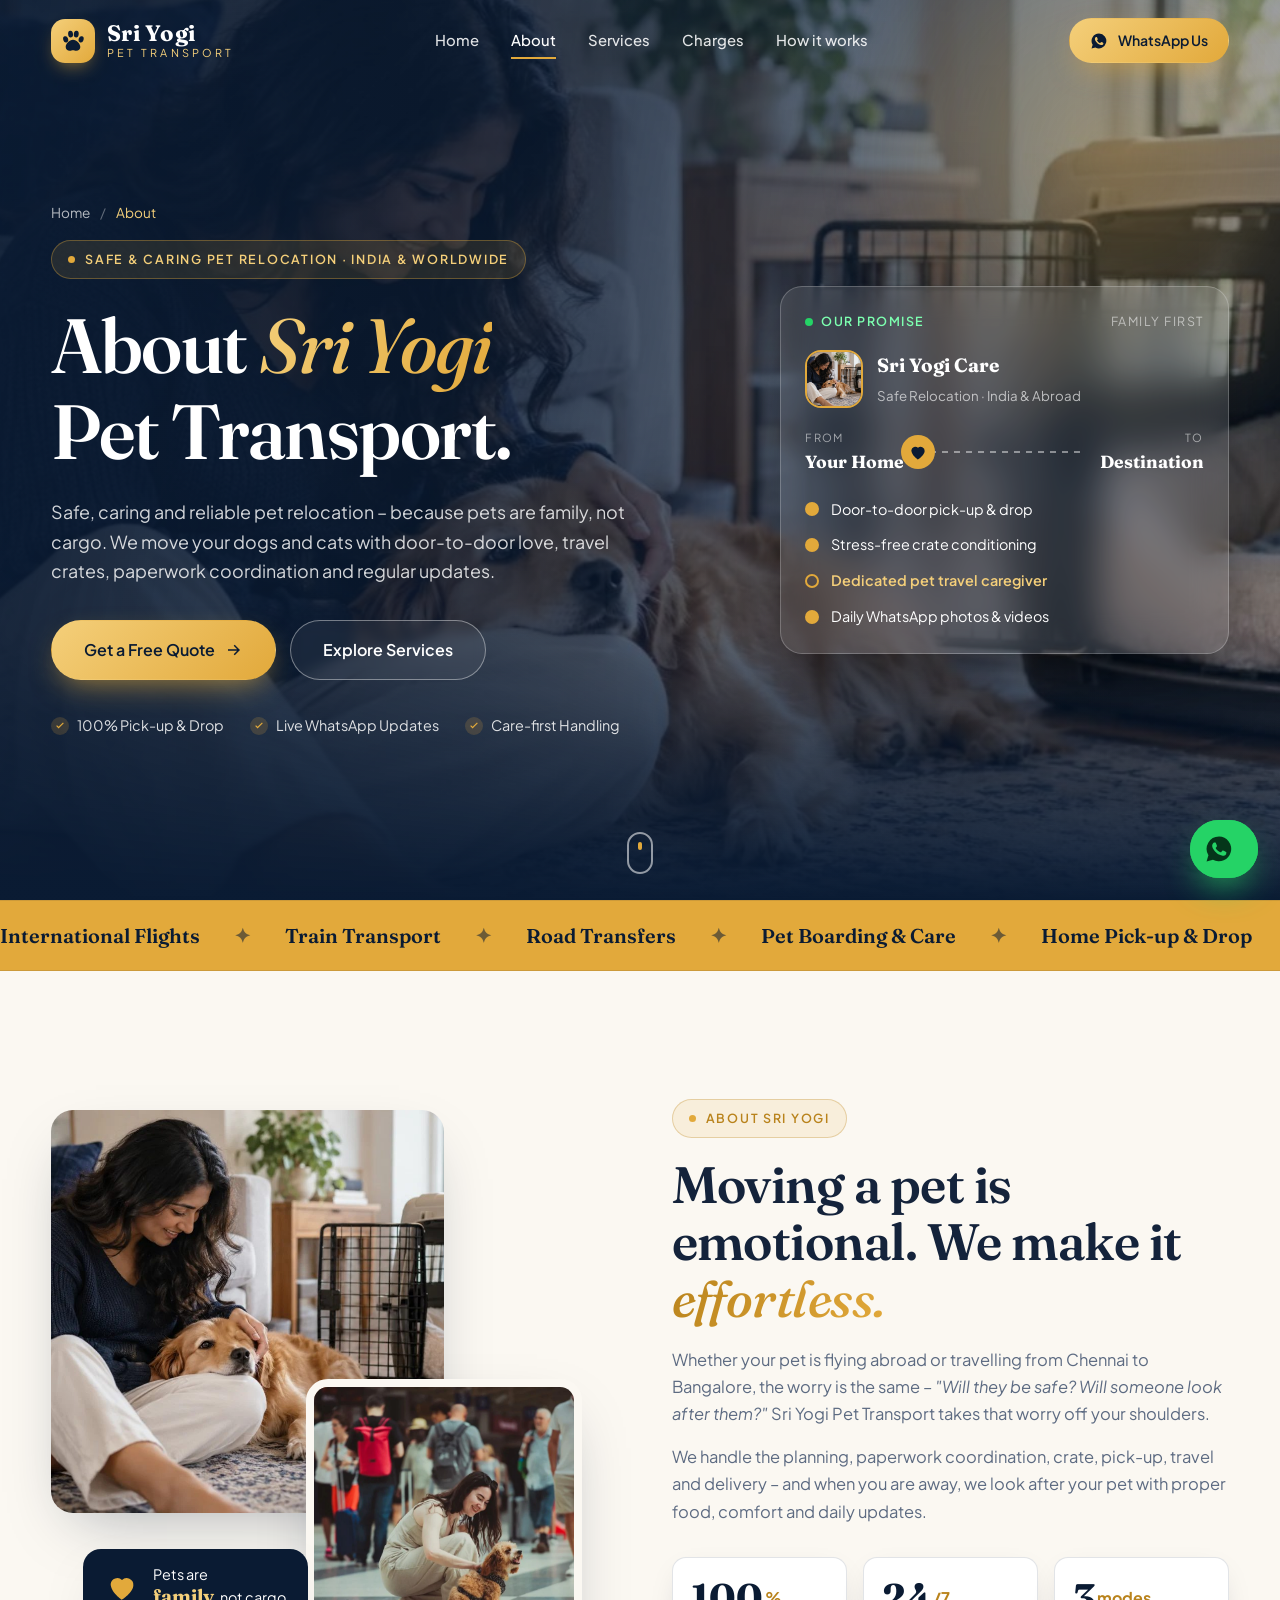
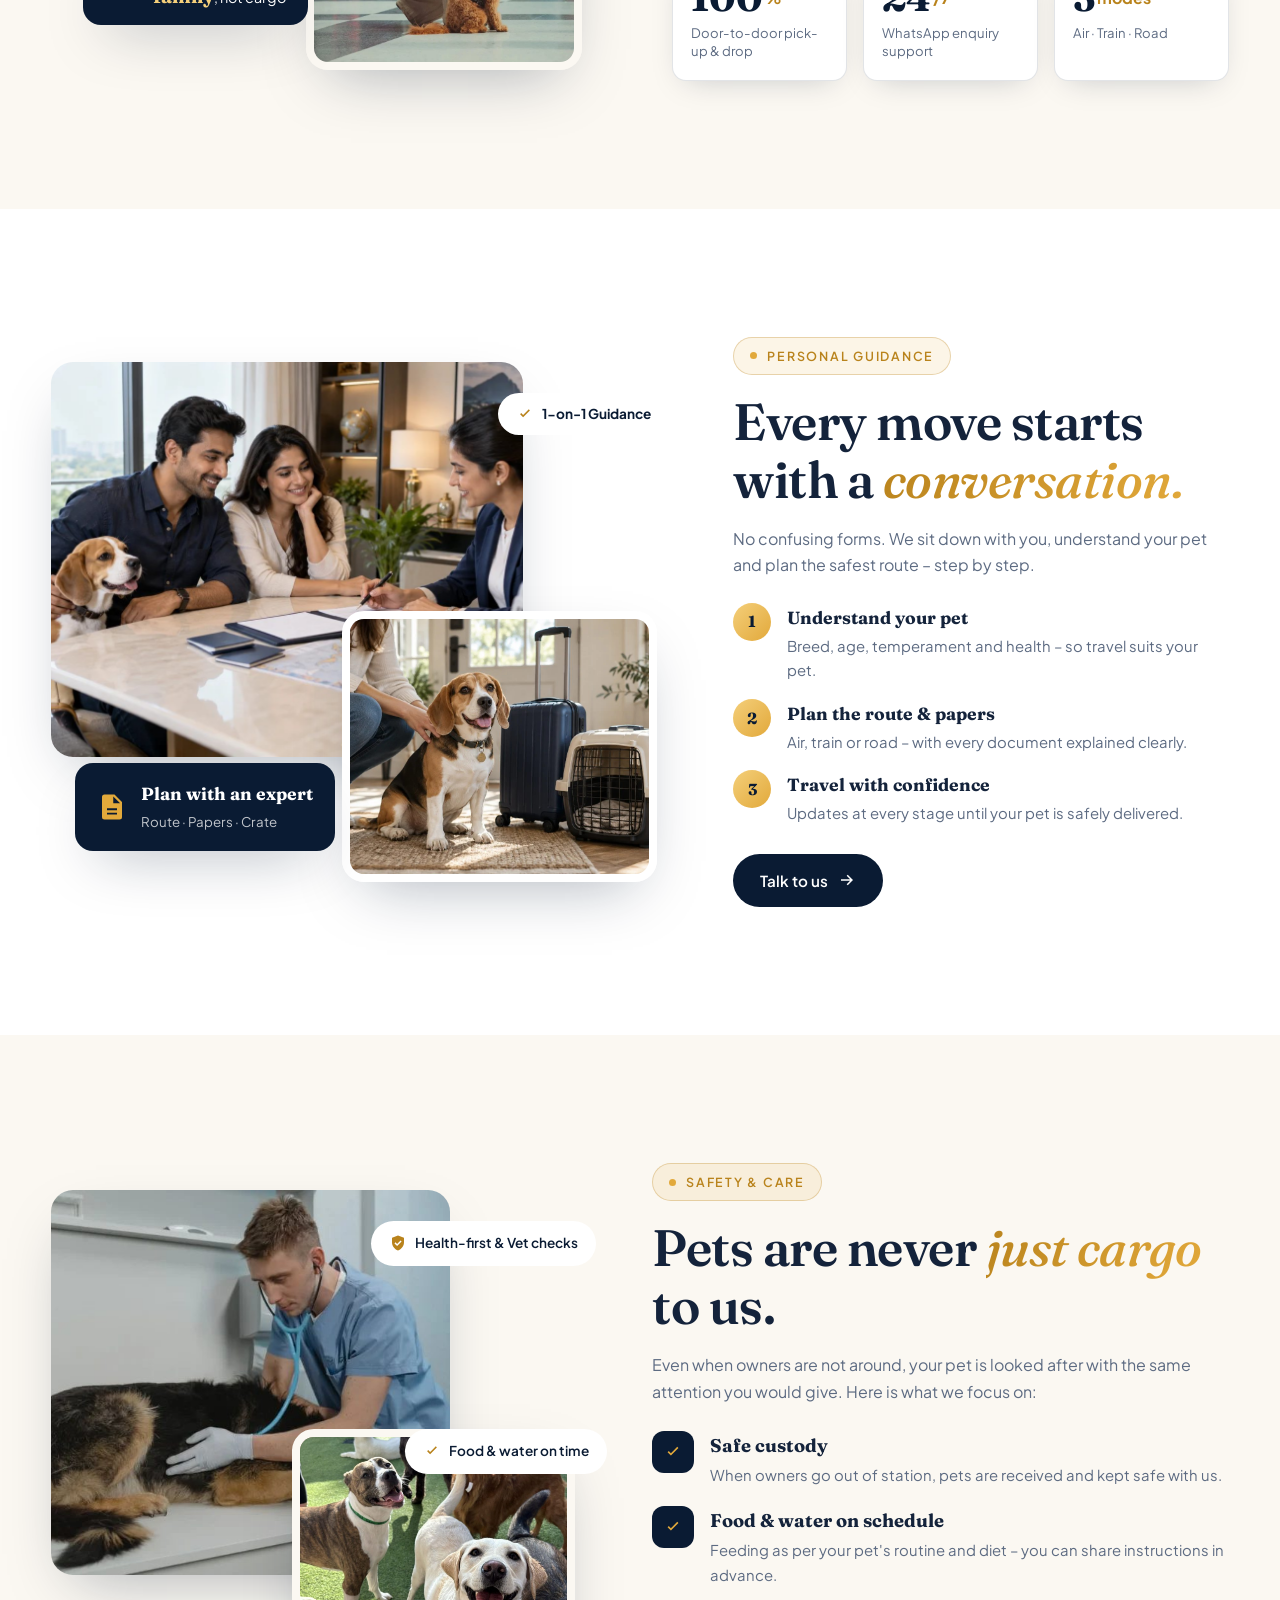
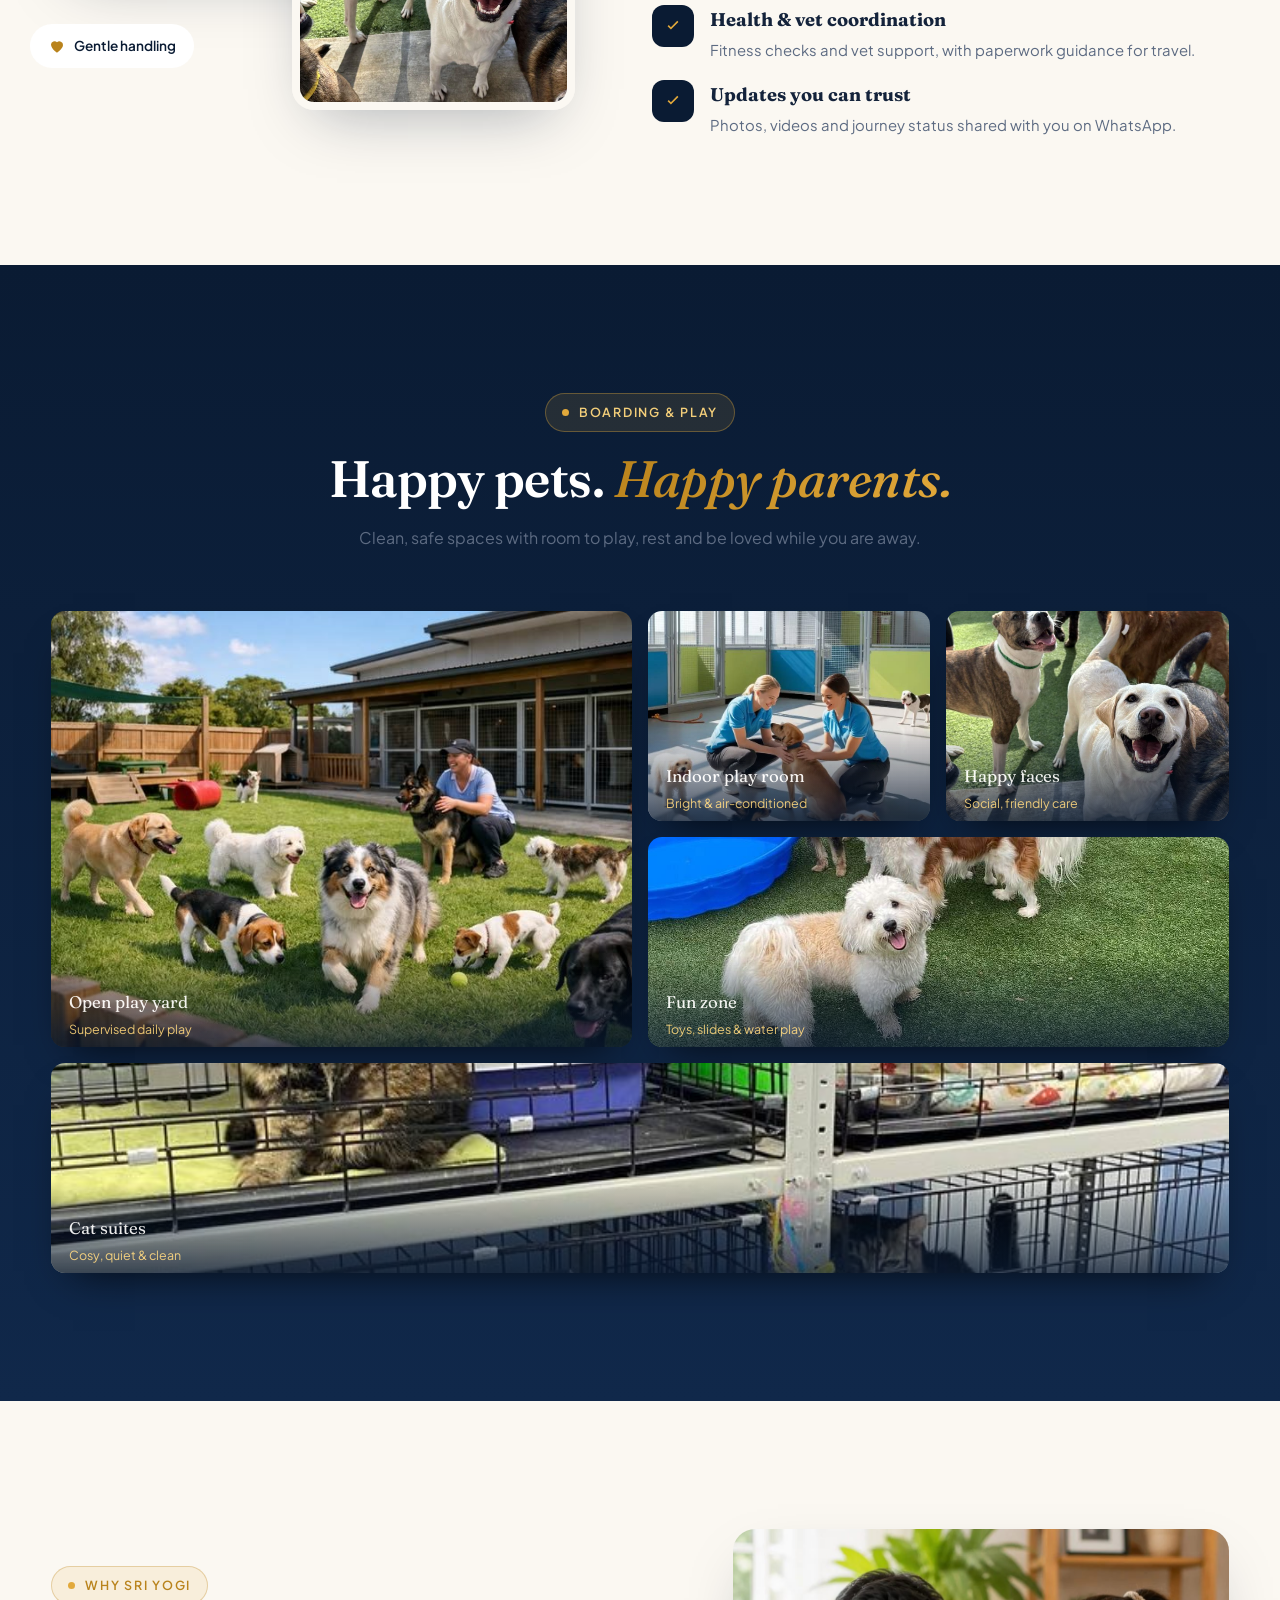
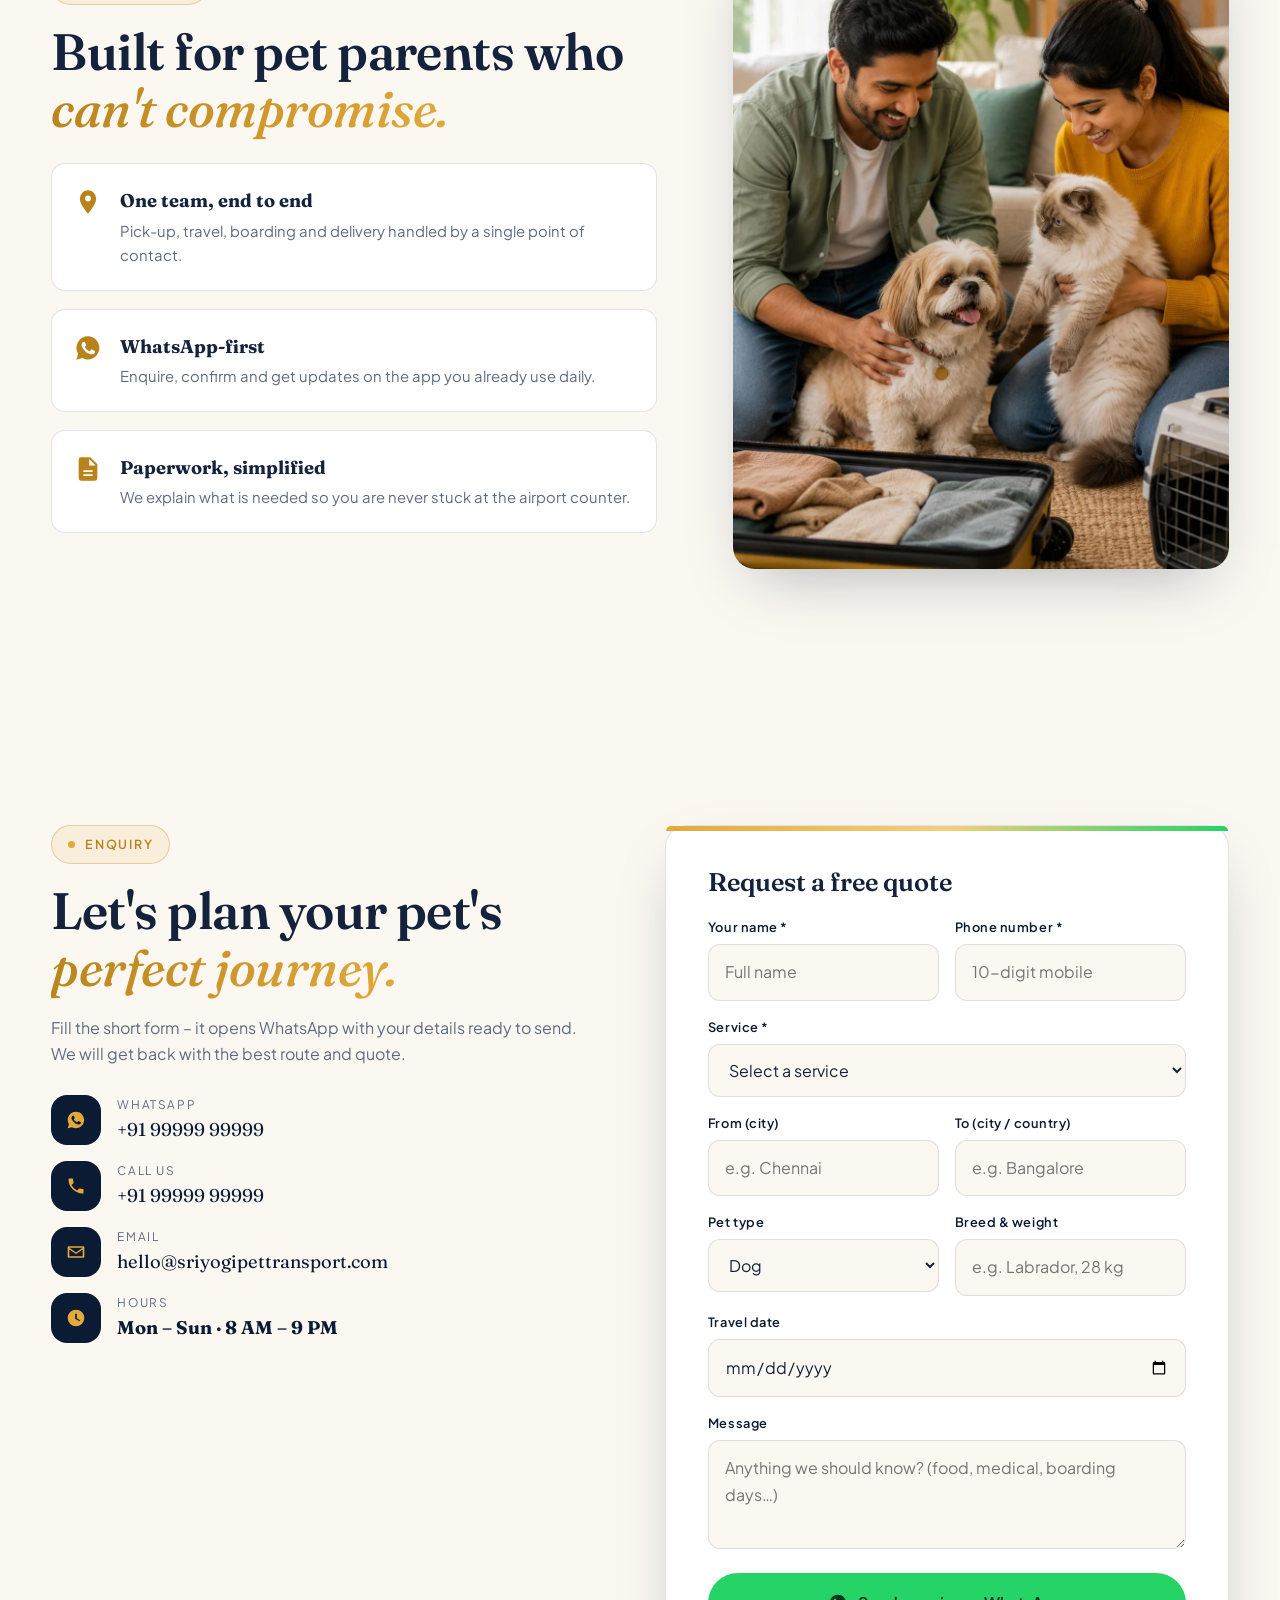
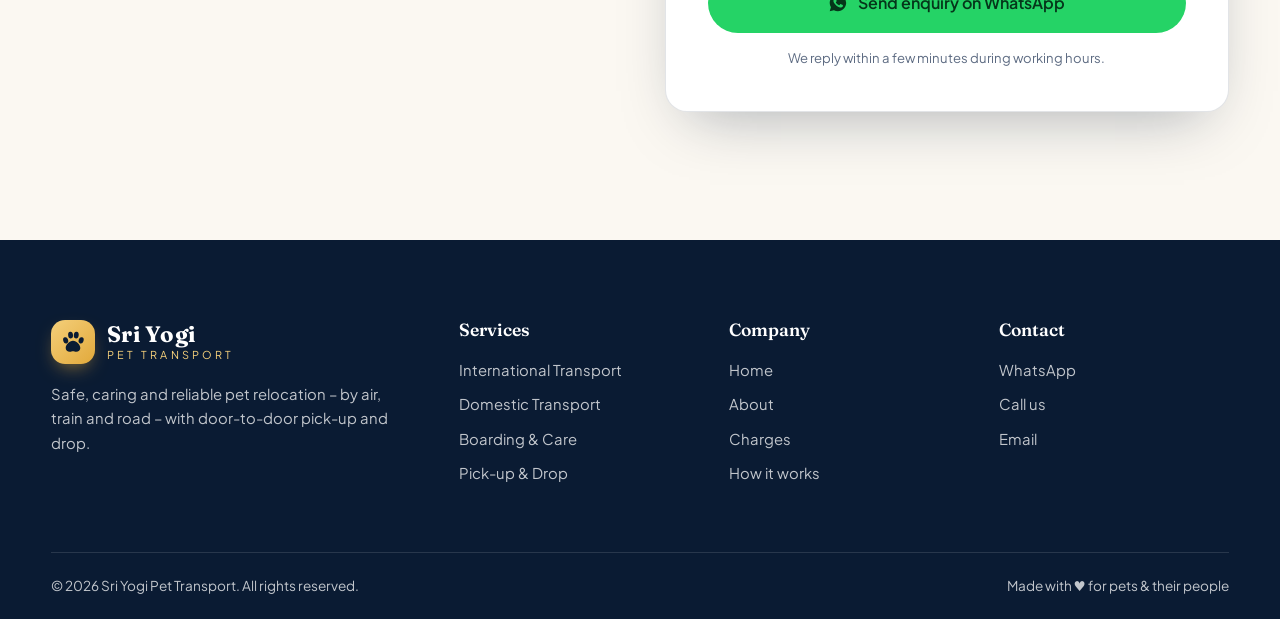
==== about.html @ 923035b8 "Initial commit: Sri Yogi Pet Transport website with responsive design" ====
<!DOCTYPE html>
<html lang="en">
<head>
  <meta charset="UTF-8" />
  <meta name="viewport" content="width=device-width, initial-scale=1" />
  <title>About Us | Sri Yogi Pet Transport</title>
  <meta name="description" content="Sri Yogi Pet Transport – door-to-door pet relocation for dogs and cats. International flights, domestic train and road transport, pet boarding, and pick-up &amp; drop across India." />
  <meta name="theme-color" content="#0a1b33" />
  <link rel="preconnect" href="https://fonts.googleapis.com" />
  <link rel="preconnect" href="https://fonts.gstatic.com" crossorigin />
  <link href="https://fonts.googleapis.com/css2?family=Fraunces:opsz,wght@9..144,400;9..144,600;9..144,700&family=Plus+Jakarta+Sans:wght@400;500;600;700&display=swap" rel="stylesheet" />
  <link rel="stylesheet" href="css/style.css" />
</head>
<body data-page="about.html">

  <!-- Preloader -->
  <div class="preloader" id="preloader" aria-hidden="true">
    <div class="preloader__inner">
      <svg class="preloader__paw" viewBox="0 0 64 64" width="72" height="72"><use href="#i-paw"/></svg>
      <span class="preloader__text">Sri Yogi Pet Transport</span>
      <div class="preloader__bar"><i></i></div>
    </div>
  </div>

  <!-- SVG icon sprite -->
  <svg width="0" height="0" style="position:absolute" aria-hidden="true">
    <defs>
      <symbol id="i-paw" viewBox="0 0 64 64"><g fill="currentColor"><ellipse cx="14" cy="28" rx="6" ry="8" transform="rotate(-18 14 28)"/><ellipse cx="26" cy="15" rx="6" ry="8.5" transform="rotate(-6 26 15)"/><ellipse cx="40" cy="15" rx="6" ry="8.5" transform="rotate(6 40 15)"/><ellipse cx="52" cy="28" rx="6" ry="8" transform="rotate(18 52 28)"/><path d="M32 29c-9 0-18 10-18 18 0 6 4.5 9 10 9 3.2 0 5.2-1.3 8-1.3s4.8 1.3 8 1.3c5.5 0 10-3 10-9 0-8-9-18-18-18z"/></g></symbol>
      <symbol id="i-plane" viewBox="0 0 24 24"><path fill="currentColor" d="M21 16v-2l-8-5V3.5a1.5 1.5 0 0 0-3 0V9l-8 5v2l8-2.5V19l-2 1.5V22l3.5-1 3.5 1v-1.5L13 19v-5.5z"/></symbol>
      <symbol id="i-train" viewBox="0 0 24 24"><path fill="currentColor" d="M12 2C8 2 4 2.5 4 6v9.5A3.5 3.5 0 0 0 7.5 19L6 20.5V21h2l2-2h4l2 2h2v-.5L16.5 19a3.5 3.5 0 0 0 3.5-3.5V6c0-3.5-4-4-8-4zM7.5 16a1.5 1.5 0 1 1 0-3 1.5 1.5 0 0 1 0 3zm9 0a1.5 1.5 0 1 1 0-3 1.5 1.5 0 0 1 0 3zM18 10H6V6h12z"/></symbol>
      <symbol id="i-van" viewBox="0 0 24 24"><path fill="currentColor" d="M3 6a2 2 0 0 1 2-2h9a2 2 0 0 1 2 2v2h2.6a2 2 0 0 1 1.6.8l1.8 2.4c.2.3.4.7.4 1.1V17a1 1 0 0 1-1 1h-1.1a3 3 0 0 1-5.8 0H9.9a3 3 0 0 1-5.8 0H3zm13 4v2h4.5L19 10zM7 17.2a1.2 1.2 0 1 0 0 2.4 1.2 1.2 0 0 0 0-2.4zm10 0a1.2 1.2 0 1 0 0 2.4 1.2 1.2 0 0 0 0-2.4z"/></symbol>
      <symbol id="i-home" viewBox="0 0 24 24"><path fill="currentColor" d="M12 3 2 12h3v8h5v-5h4v5h5v-8h3z"/></symbol>
      <symbol id="i-shield" viewBox="0 0 24 24"><path fill="currentColor" d="M12 2 4 5v6c0 5 3.4 9.3 8 11 4.6-1.7 8-6 8-11V5zm-1.2 14-3.5-3.5 1.4-1.4 2.1 2.1 4.6-4.6 1.4 1.4z"/></symbol>
      <symbol id="i-pin" viewBox="0 0 24 24"><path fill="currentColor" d="M12 2a7 7 0 0 0-7 7c0 5.2 7 13 7 13s7-7.8 7-13a7 7 0 0 0-7-7zm0 9.5A2.5 2.5 0 1 1 12 6.500a2.5 2.5 0 0 1 0 5z"/></symbol>
      <symbol id="i-doc" viewBox="0 0 24 24"><path fill="currentColor" d="M6 2h8l6 6v12a2 2 0 0 1-2 2H6a2 2 0 0 1-2-2V4a2 2 0 0 1 2-2zm7 1.5V9h5.500zM8 13v1.500h8V13zm0 3.500V18h8v-1.500z"/></symbol>
      <symbol id="i-heart" viewBox="0 0 24 24"><path fill="currentColor" d="M12 21s-8-5.200-8-11.200A4.800 4.800 0 0 1 12 7a4.800 4.800 0 0 1 8 3.800C20 15.800 12 21 12 21z"/></symbol>
      <symbol id="i-clock" viewBox="0 0 24 24"><path fill="currentColor" d="M12 2a10 10 0 1 0 0 20 10 10 0 0 0 0-20zm1 5v5.400l4 2.300-.8 1.300L11 13V7z"/></symbol>
      <symbol id="i-phone" viewBox="0 0 24 24"><path fill="currentColor" d="M6.600 10.800a15 15 0 0 0 6.600 6.600l2.200-2.200a1 1 0 0 1 1-.25c1.100.37 2.300.57 3.600.57a1 1 0 0 1 1 1V20a1 1 0 0 1-1 1A17 17 0 0 1 3 4a1 1 0 0 1 1-1h3.500a1 1 0 0 1 1 1c0 1.300.2 2.500.57 3.600a1 1 0 0 1-.25 1z"/></symbol>
      <symbol id="i-mail" viewBox="0 0 24 24"><path fill="currentColor" d="M3 5h18a1 1 0 0 1 1 1v12a1 1 0 0 1-1 1H3a1 1 0 0 1-1-1V6a1 1 0 0 1 1-1zm9 7.500L20 7H4zm0 2L4 9v8h16V9z"/></symbol>
      <symbol id="i-wa" viewBox="0 0 24 24"><path fill="currentColor" d="M12.040 2a9.900 9.900 0 0 0-8.500 15l-1.500 5 5.100-1.400A9.900 9.900 0 1 0 12.040 2zm5.800 14c-.25.700-1.400 1.300-1.900 1.350-.5.050-1 .25-3.400-.7-2.900-1.150-4.700-4.100-4.850-4.300-.15-.2-1.150-1.500-1.150-2.900s.75-2.050 1-2.350c.25-.3.550-.35.750-.35h.55c.2 0 .45-.05.65.5.25.55.8 1.900.85 2.050.05.15.1.3 0 .5-.1.200-.15.300-.3.500-.15.150-.3.350-.45.500-.15.150-.3.300-.15.600.15.300.7 1.150 1.500 1.850 1 .9 1.900 1.200 2.200 1.350.3.150.45.100.65-.1.150-.2.700-.8.900-1.100.2-.3.400-.25.650-.15.250.1 1.650.8 1.950.95.300.15.500.2.550.3.100.1.100.55-.15 1.250z"/></symbol>
      <symbol id="i-check" viewBox="0 0 24 24"><path fill="currentColor" d="m9.500 16.200-4-4 1.400-1.400 2.600 2.600 7.600-7.600 1.400 1.400z"/></symbol>
      <symbol id="i-arrow" viewBox="0 0 24 24"><path fill="currentColor" d="M13 5l7 7-7 7-1.400-1.400L16.200 13H4v-2h12.200l-4.600-4.600z"/></symbol>
    </defs>
  </svg>

  <!-- Header -->
  <header class="nav" id="nav">
    <div class="container nav__inner">
      <a href="index.html" class="brand" aria-label="Sri Yogi Pet Transport – Home">
        <span class="brand__mark"><svg width="26" height="26"><use href="#i-paw"/></svg></span>
        <span class="brand__text"><strong>Sri Yogi</strong><small>Pet Transport</small></span>
      </a>
      <nav class="nav__links" id="navLinks" aria-label="Primary">
        <a href="index.html">Home</a><a href="about.html" class="is-active">About</a><a href="services.html">Services</a><a href="charges.html">Charges</a><a href="how-it-works.html">How it works</a>
        <a href="#contact" class="nav__cta-mobile" data-wa-link><svg width="18" height="18"><use href="#i-wa"/></svg> WhatsApp Us</a>
      </nav>
      <div class="nav__actions">
        <a href="#contact" class="btn btn--gold btn--sm" data-wa-link>
          <svg width="18" height="18"><use href="#i-wa"/></svg> WhatsApp Us
        </a>
        <button class="burger" id="burger" aria-label="Menu" aria-expanded="false"><span></span><span></span><span></span></button>
      </div>
    </div>
  </header>

  <main>
    <section class="hero" id="home">
      <div class="hero__slides" aria-hidden="true">
        <div class="hero__slide is-active" style="background-image:url('images/crate-comfort.jpg')"></div>
        <div class="hero__slide" style="background-image:url('images/airport-greeting.jpg')"></div>
        <div class="hero__slide" style="background-image:url('images/family-packing.jpg')"></div>
      </div>
      <div class="hero__overlay"></div>
      <div class="hero__glow"></div>

      <div class="container hero__inner">
        <div class="hero__content">
          <nav class="crumbs crumbs--hero"><a href="index.html">Home</a><i>/</i><span>About</span></nav>
          <span class="eyebrow reveal"><i></i> Safe &amp; Caring Pet Relocation · India &amp; Worldwide</span>
          <h1 class="hero__title reveal" data-delay="1">About <em>Sri Yogi</em><br>Pet Transport.</h1>
          <p class="hero__lead reveal" data-delay="2">
            Safe, caring and reliable pet relocation – because pets are family, not cargo. We move your dogs and cats with door-to-door love, travel crates, paperwork coordination and regular updates.
          </p>
          <div class="hero__btns reveal" data-delay="3">
            <a href="#contact" class="btn btn--gold btn--lg">Get a Free Quote <svg width="18" height="18"><use href="#i-arrow"/></svg></a>
            <a href="services.html" class="btn btn--ghost btn--lg">Explore Services</a>
          </div>
          <ul class="hero__trust reveal" data-delay="4">
            <li><svg width="18" height="18"><use href="#i-check"/></svg> 100% Pick-up &amp; Drop</li>
            <li><svg width="18" height="18"><use href="#i-check"/></svg> Live WhatsApp Updates</li>
            <li><svg width="18" height="18"><use href="#i-check"/></svg> Care-first Handling</li>
          </ul>
        </div>

        <aside class="journey-card reveal" data-delay="3" aria-label="About Sri Yogi Promise">
          <div class="journey-card__head">
            <span class="live"><i></i> Our Promise</span>
            <span class="journey-card__id">Family First</span>
          </div>
          <div class="journey-card__pet">
            <img src="images/crate-comfort.jpg" alt="Pet comfort and safety" />
            <div><strong>Sri Yogi Care</strong><small>Safe Relocation · India &amp; Abroad</small></div>
          </div>
          <div class="journey-card__route">
            <div><small>From</small><strong>Your Home</strong></div>
            <div class="journey-card__line"><span class="journey-card__van"><svg width="20" height="20"><use href="#i-heart"/></svg></span></div>
            <div class="r"><small>To</small><strong>Destination</strong></div>
          </div>
          <ul class="steps-mini">
            <li class="done"><i></i> Door-to-door pick-up &amp; drop</li>
            <li class="done"><i></i> Stress-free crate conditioning</li>
            <li class="now"><i></i> Dedicated pet travel caregiver</li>
            <li class="done"><i></i> Daily WhatsApp photos &amp; videos</li>
          </ul>
        </aside>
      </div>

      <a href="#about" class="scroll-hint" aria-label="Scroll down"><span></span></a>
    </section>

    <div class="marquee" aria-hidden="true">
      <div class="marquee__track">
        <span>International Flights</span><b>✦</b><span>Train Transport</span><b>✦</b><span>Road Transfers</span><b>✦</b><span>Pet Boarding &amp; Care</span><b>✦</b><span>Home Pick-up &amp; Drop</span><b>✦</b><span>Travel Documentation</span><b>✦</b>
        <span>International Flights</span><b>✦</b><span>Train Transport</span><b>✦</b><span>Road Transfers</span><b>✦</b><span>Pet Boarding &amp; Care</span><b>✦</b><span>Home Pick-up &amp; Drop</span><b>✦</b><span>Travel Documentation</span><b>✦</b>
      </div>
    </div>

    <section class="section about" id="about">
      <div class="container about__grid">
        <div class="about__media">
          <div class="about__img about__img--a"><img src="images/crate-comfort.jpg" alt="Woman comforting her golden retriever beside a travel crate" /></div>
          <div class="about__img about__img--b"><img src="images/airport-greeting.jpg" alt="Woman greeting her dog at the airport" /></div>
          <div class="about__badge"><svg width="34" height="34"><use href="#i-heart"/></svg><span>Pets are<br><b>family</b>, not cargo</span></div>
        </div>
        <div class="about__text">
          <span class="eyebrow eyebrow--dark reveal"><i></i> About Sri Yogi</span>
          <h2 class="h2 reveal">Moving a pet is emotional. We make it <em>effortless.</em></h2>
          <p class="reveal">
            Whether your pet is flying abroad or travelling from Chennai to Bangalore, the worry is the same –
            <em>"Will they be safe? Will someone look after them?"</em> Sri Yogi Pet Transport takes that worry off your shoulders.
          </p>
          <p class="reveal">
            We handle the planning, paperwork coordination, crate, pick-up, travel and delivery – and when you are away,
            we look after your pet with proper food, comfort and daily updates.
          </p>
          <div class="stats reveal">
            <div class="stat"><b data-count="100">0</b><sup>%</sup><span>Door-to-door pick-up &amp; drop</span></div>
            <div class="stat"><b data-count="24">0</b><sup>/7</sup><span>WhatsApp enquiry support</span></div>
            <div class="stat"><b data-count="3">0</b><sup>modes</sup><span>Air · Train · Road</span></div>
          </div>
        </div>
      </div>
    </section>

    <section class="section consult">
      <div class="container consult__grid">
        <div class="consult__media">
          <div class="consult__img consult__img--main"><img src="images/consultation.jpg" alt="Family planning their pet's travel with a Sri Yogi advisor" /></div>
          <div class="consult__img consult__img--sub"><img src="images/pickup-ready.jpg" alt="Pet ready with travel crate and documents" /></div>
          <div class="consult__card"><svg width="30" height="30"><use href="#i-doc"/></svg><div><b>Plan with an expert</b><small>Route · Papers · Crate</small></div></div>
          <div class="consult__chip"><svg width="18" height="18"><use href="#i-check"/></svg> 1-on-1 Guidance</div>
        </div>
        <div>
          <span class="eyebrow eyebrow--dark reveal"><i></i> Personal Guidance</span>
          <h2 class="h2 reveal">Every move starts with a <em>conversation.</em></h2>
          <p class="reveal" style="color:var(--muted)">No confusing forms. We sit down with you, understand your pet and plan the safest route – step by step.</p>
          <ul class="consult__steps">
            <li class="reveal"><div><b>Understand your pet</b><p>Breed, age, temperament and health – so travel suits your pet.</p></div></li>
            <li class="reveal"><div><b>Plan the route &amp; papers</b><p>Air, train or road – with every document explained clearly.</p></div></li>
            <li class="reveal"><div><b>Travel with confidence</b><p>Updates at every stage until your pet is safely delivered.</p></div></li>
          </ul>
          <a href="#contact" class="btn btn--navy reveal">Talk to us <svg width="18" height="18"><use href="#i-arrow"/></svg></a>
        </div>
      </div>
    </section>

    <section class="section care" id="care">
      <div class="container care__grid">
        <div class="care__media">
          <div class="care__img care__img--main"><img src="images/vet-check.jpg" alt="Veterinarian examining a German Shepherd" /></div>
          <div class="care__img care__img--sub"><img src="images/happy-dogs.jpg" alt="Happy pets receiving gentle care and attention" /></div>
          <div class="care__chip c1"><svg width="18" height="18"><use href="#i-shield"/></svg> Health-first &amp; Vet checks</div>
          <div class="care__chip c2"><svg width="18" height="18"><use href="#i-heart"/></svg> Gentle handling</div>
          <div class="care__chip c3"><svg width="18" height="18"><use href="#i-check"/></svg> Food &amp; water on time</div>
        </div>
        <div class="care__text">
          <span class="eyebrow eyebrow--dark reveal"><i></i> Safety &amp; Care</span>
          <h2 class="h2 reveal">Pets are never <em>just cargo</em> to us.</h2>
          <p class="reveal">Even when owners are not around, your pet is looked after with the same attention you would give. Here is what we focus on:</p>
          <ul class="care__list">
            <li class="reveal"><span><svg width="20" height="20"><use href="#i-check"/></svg></span><div><b>Safe custody</b><p>When owners go out of station, pets are received and kept safe with us.</p></div></li>
            <li class="reveal"><span><svg width="20" height="20"><use href="#i-check"/></svg></span><div><b>Food &amp; water on schedule</b><p>Feeding as per your pet's routine and diet – you can share instructions in advance.</p></div></li>
            <li class="reveal"><span><svg width="20" height="20"><use href="#i-check"/></svg></span><div><b>Health &amp; vet coordination</b><p>Fitness checks and vet support, with paperwork guidance for travel.</p></div></li>
            <li class="reveal"><span><svg width="20" height="20"><use href="#i-check"/></svg></span><div><b>Updates you can trust</b><p>Photos, videos and journey status shared with you on WhatsApp.</p></div></li>
          </ul>
        </div>
      </div>
    </section>

    <section class="section gallery">
      <div class="container">
        <div class="section__head center">
          <span class="eyebrow reveal"><i></i> Boarding &amp; Play</span>
          <h2 class="h2 h2--light reveal">Happy pets. <em>Happy parents.</em></h2>
          <p class="reveal">Clean, safe spaces with room to play, rest and be loved while you are away.</p>
        </div>
        <div class="mosaic">
          <figure class="reveal"><img src="images/boarding-yard.jpg" alt="Dogs playing in a green boarding yard" loading="lazy" /><figcaption>Open play yard<small>Supervised daily play</small></figcaption></figure>
          <figure class="reveal" data-delay="1"><img src="images/indoor-play.jpg" alt="Caretakers playing with dogs in a bright indoor room" loading="lazy" /><figcaption>Indoor play room<small>Bright &amp; air-conditioned</small></figcaption></figure>
          <figure class="reveal" data-delay="2"><img src="images/happy-dogs.jpg" alt="Happy dogs gathered on turf" loading="lazy" /><figcaption>Happy faces<small>Social, friendly care</small></figcaption></figure>
          <figure class="reveal" data-delay="3"><img src="images/play-area.jpg" alt="Small dogs in a play area with a pool" loading="lazy" /><figcaption>Fun zone<small>Toys, slides &amp; water play</small></figcaption></figure>
          <figure class="reveal" data-delay="4"><img src="images/cat-boarding.jpg" alt="Cats in comfortable boarding suites with hammocks" loading="lazy" /><figcaption>Cat suites<small>Cosy, quiet &amp; clean</small></figcaption></figure>
        </div>
      </div>
    </section>

    <section class="section why">
      <div class="container why__grid">
        <div class="why__text">
          <span class="eyebrow eyebrow--dark reveal"><i></i> Why Sri Yogi</span>
          <h2 class="h2 reveal">Built for pet parents who <em>can't compromise.</em></h2>
          <div class="why__items">
            <div class="why__item reveal"><svg width="28" height="28"><use href="#i-pin"/></svg><div><b>One team, end to end</b><p>Pick-up, travel, boarding and delivery handled by a single point of contact.</p></div></div>
            <div class="why__item reveal"><svg width="28" height="28"><use href="#i-wa"/></svg><div><b>WhatsApp-first</b><p>Enquire, confirm and get updates on the app you already use daily.</p></div></div>
            <div class="why__item reveal"><svg width="28" height="28"><use href="#i-doc"/></svg><div><b>Paperwork, simplified</b><p>We explain what is needed so you are never stuck at the airport counter.</p></div></div>
          </div>
        </div>
        <div class="why__media">
          <img src="images/family-packing.jpg" alt="Family packing a suitcase with their Shih Tzu and cat beside a travel crate" />
        </div>
      </div>
    </section>

    <section class="section contact" id="contact">
      <div class="container contact__grid">
        <div class="contact__info">
          <span class="eyebrow eyebrow--dark reveal"><i></i> Enquiry</span>
          <h2 class="h2 reveal">Let's plan your pet's <em>perfect journey.</em></h2>
          <p class="reveal">Fill the short form – it opens WhatsApp with your details ready to send. We will get back with the best route and quote.</p>

          <ul class="contact__list reveal">
            <li><span><svg width="20" height="20"><use href="#i-wa"/></svg></span><div><small>WhatsApp</small><a href="#" data-wa-link data-wa-text>+91 00000 00000</a></div></li>
            <li><span><svg width="20" height="20"><use href="#i-phone"/></svg></span><div><small>Call us</small><a href="#" data-phone-link data-phone-text>+91 00000 00000</a></div></li>
            <li><span><svg width="20" height="20"><use href="#i-mail"/></svg></span><div><small>Email</small><a href="#" data-mail-link data-mail-text>hello@sriyogipettransport.com</a></div></li>
            <li><span><svg width="20" height="20"><use href="#i-clock"/></svg></span><div><small>Hours</small><b>Mon – Sun · 8 AM – 9 PM</b></div></li>
          </ul>
        </div>

        <form class="form reveal" id="enquiryForm" novalidate>
          <h3>Request a free quote</h3>
          <div class="field-row">
            <label class="field"><span>Your name *</span><input type="text" name="name" required placeholder="Full name" /></label>
            <label class="field"><span>Phone number *</span><input type="tel" name="phone" required placeholder="10-digit mobile" /></label>
          </div>
          <label class="field"><span>Service *</span>
            <select name="service" id="serviceSelect" required>
              <option value="">Select a service</option>
              <option>International Pet Transportation</option>
              <option>Domestic Pet Transportation</option>
              <option>Pet Boarding &amp; Care</option>
              <option>Pet Pick-up &amp; Drop</option>
            </select>
          </label>
          <div class="field-row">
            <label class="field"><span>From (city)</span><input type="text" name="from" placeholder="e.g. Chennai" /></label>
            <label class="field"><span>To (city / country)</span><input type="text" name="to" placeholder="e.g. Bangalore" /></label>
          </div>
          <div class="field-row">
            <label class="field"><span>Pet type</span>
              <select name="pet"><option>Dog</option><option>Cat</option></select>
            </label>
            <label class="field"><span>Breed &amp; weight</span><input type="text" name="breed" placeholder="e.g. Labrador, 28 kg" /></label>
          </div>
          <label class="field"><span>Travel date</span><input type="date" name="date" /></label>
          <label class="field"><span>Message</span><textarea name="msg" rows="3" placeholder="Anything we should know? (food, medical, boarding days…)"></textarea></label>
          <button type="submit" class="btn btn--wa btn--lg btn--block"><svg width="20" height="20"><use href="#i-wa"/></svg> Send enquiry on WhatsApp</button>
          <p class="form__note" id="formNote">We reply within a few minutes during working hours.</p>
        </form>
      </div>
    </section>
  </main>

  <!-- FOOTER -->
  <footer class="footer">
    <div class="container footer__grid">
      <div class="footer__brand">
        <a href="index.html" class="brand brand--light"><span class="brand__mark"><svg width="26" height="26"><use href="#i-paw"/></svg></span><span class="brand__text"><strong>Sri Yogi</strong><small>Pet Transport</small></span></a>
        <p>Safe, caring and reliable pet relocation – by air, train and road – with door-to-door pick-up and drop.</p>
      </div>
      <div><h4>Services</h4><ul><li><a href="services.html">International Transport</a></li><li><a href="services.html">Domestic Transport</a></li><li><a href="services.html">Boarding &amp; Care</a></li><li><a href="services.html">Pick-up &amp; Drop</a></li></ul></div>
      <div><h4>Company</h4><ul><li><a href="index.html">Home</a></li><li><a href="about.html">About</a></li><li><a href="charges.html">Charges</a></li><li><a href="how-it-works.html">How it works</a></li></ul></div>
      <div><h4>Contact</h4><ul><li><a href="#" data-wa-link>WhatsApp</a></li><li><a href="#" data-phone-link>Call us</a></li><li><a href="#" data-mail-link>Email</a></li></ul></div>
    </div>
    <div class="container footer__bar"><span>© <span id="year"></span> Sri Yogi Pet Transport. All rights reserved.</span><span>Made with ♥ for pets &amp; their people</span></div>
  </footer>

  <a href="#" class="wa-float" data-wa-link aria-label="Chat on WhatsApp"><svg width="30" height="30"><use href="#i-wa"/></svg><span>Chat with us</span></a>
  <button class="to-top" id="toTop" aria-label="Back to top"><svg width="20" height="20" style="transform:rotate(-90deg)"><use href="#i-arrow"/></svg></button>

  <script src="js/main.js"></script>
</body>
</html>
---- css/style.css ----
/* ==========================================================
   Sri Yogi Pet Transport – Premium stylesheet
   ========================================================== */
:root{
  --navy:#0a1b33; --navy-2:#10284a; --navy-3:#17355f;
  --gold:#e2a93b; --gold-2:#f4cf7a; --gold-3:#b9831c;
  --cream:#fbf8f2; --cream-2:#f3ede1; --white:#fff;
  --ink:#14233b; --muted:#5d6b82; --line:rgba(20,35,59,.12);
  --wa:#25d366; --wa-dark:#1ba955;
  --radius:22px; --radius-sm:14px;
  --shadow:0 24px 60px -24px rgba(10,27,51,.35);
  --shadow-sm:0 10px 30px -14px rgba(10,27,51,.25);
  --ff-head:'Fraunces',Georgia,'Times New Roman',serif;
  --ff-body:'Plus Jakarta Sans',system-ui,-apple-system,'Segoe UI',Roboto,sans-serif;
  --ease:cubic-bezier(.22,.8,.24,1);
}
*,*::before,*::after{box-sizing:border-box}
html{scroll-behavior:smooth;scroll-padding-top:84px;overflow-x:hidden}
body{margin:0;font-family:var(--ff-body);color:var(--ink);background:var(--cream);line-height:1.65;-webkit-font-smoothing:antialiased;overflow-x:hidden;width:100%}
img{max-width:100%;display:block}
a{color:inherit;text-decoration:none}
ul{list-style:none;margin:0;padding:0}
button{font:inherit;cursor:pointer}
h1,h2,h3,h4{font-family:var(--ff-head);line-height:1.12;margin:0;font-weight:600}
p{margin:0 0 1rem}
.container{width:min(1200px,92%);margin-inline:auto}
.section{padding:clamp(72px,10vw,130px) 0;position:relative}
.center{text-align:center}
svg{flex-shrink:0}

/* ---------- Preloader ---------- */
.preloader{position:fixed;inset:0;background:var(--navy);z-index:999;display:grid;place-items:center;transition:opacity .6s var(--ease),visibility .6s}
.preloader.is-done{opacity:0;visibility:hidden}
.preloader__inner{text-align:center;color:var(--gold)}
.preloader__paw{animation:pawBounce 1s ease-in-out infinite}
.preloader__text{display:block;margin:14px 0 18px;font-family:var(--ff-head);font-size:1.25rem;color:#fff;letter-spacing:.04em}
.preloader__bar{width:180px;height:3px;background:rgba(255,255,255,.15);border-radius:3px;overflow:hidden;margin:auto}
.preloader__bar i{display:block;height:100%;width:40%;background:linear-gradient(90deg,var(--gold),var(--gold-2));animation:load 1.1s ease-in-out infinite}
@keyframes pawBounce{0%,100%{transform:translateY(0) rotate(-6deg)}50%{transform:translateY(-12px) rotate(6deg)}}
@keyframes load{0%{transform:translateX(-100%)}100%{transform:translateX(450%)}}

/* ---------- Buttons ---------- */
.btn{display:inline-flex;align-items:center;justify-content:center;gap:10px;padding:13px 26px;border-radius:999px;font-weight:600;font-size:.95rem;border:1.5px solid transparent;transition:transform .35s var(--ease),box-shadow .35s var(--ease),background .3s,color .3s,border-color .3s;position:relative;overflow:hidden;white-space:nowrap}
.btn svg{transition:transform .35s var(--ease)}
.btn:hover svg:last-child{transform:translateX(4px)}
.btn--sm{padding:10px 20px;font-size:.88rem}
.btn--lg{padding:16px 32px;font-size:1rem}
.btn--block{width:100%}
.btn--gold{background:linear-gradient(135deg,var(--gold-2),var(--gold));color:var(--navy);box-shadow:0 12px 30px -10px rgba(226,169,59,.7)}
.btn--gold:hover{transform:translateY(-3px);box-shadow:0 18px 36px -10px rgba(226,169,59,.85)}
.btn--ghost{color:#fff;border-color:rgba(255,255,255,.4);background:rgba(255,255,255,.06);backdrop-filter:blur(6px)}
.btn--ghost:hover{background:#fff;color:var(--navy);transform:translateY(-3px)}
.btn--navy{background:var(--navy);color:#fff}
.btn--navy:hover{background:var(--navy-3);transform:translateY(-3px);box-shadow:var(--shadow-sm)}
.btn--wa{background:var(--wa);color:#05361a}
.btn--wa:hover{background:var(--wa-dark);color:#fff;transform:translateY(-3px);box-shadow:0 16px 30px -12px rgba(37,211,102,.8)}
.btn::after{content:"";position:absolute;top:0;left:-120%;width:60%;height:100%;background:linear-gradient(100deg,transparent,rgba(255,255,255,.45),transparent);transform:skewX(-20deg);transition:left .7s var(--ease)}
.btn:hover::after{left:140%}

/* ---------- Eyebrow / headings ---------- */
.eyebrow{display:inline-flex;align-items:center;gap:10px;padding:8px 16px;border-radius:999px;font-size:.78rem;letter-spacing:.14em;text-transform:uppercase;font-weight:600;color:var(--gold-2);background:rgba(226,169,59,.12);border:1px solid rgba(226,169,59,.35)}
.eyebrow i{width:7px;height:7px;border-radius:50%;background:var(--gold);box-shadow:0 0 0 0 rgba(226,169,59,.7);animation:ping 2s infinite}
.eyebrow--dark{color:var(--gold-3);background:rgba(226,169,59,.12);border-color:rgba(185,131,28,.3)}
@keyframes ping{70%{box-shadow:0 0 0 10px rgba(226,169,59,0)}100%{box-shadow:0 0 0 0 rgba(226,169,59,0)}}
.h2{font-size:clamp(2rem,4.2vw,3.2rem);margin:18px 0 18px;letter-spacing:-.01em}
.h2 em,.hero__title em{font-style:italic;font-weight:500;background:linear-gradient(120deg,var(--gold-3),var(--gold));-webkit-background-clip:text;background-clip:text;color:transparent}
.h2--light{color:#fff}
.section__head{max-width:720px;margin:0 auto 60px}
.section__head p{color:var(--muted)}
.services .section__head p,.process .section__head p,.faq p{color:rgba(255,255,255,.7)}

/* ---------- Navigation ---------- */
.nav{position:fixed;inset:0 0 auto 0;z-index:100;padding:18px 0;transition:background .4s,padding .4s,box-shadow .4s}
.nav.is-scrolled{background:rgba(10,27,51,.88);backdrop-filter:blur(14px);padding:10px 0;box-shadow:0 10px 30px -18px rgba(0,0,0,.6)}
.nav__inner{display:flex;align-items:center;justify-content:space-between;gap:24px}
.brand{display:flex;align-items:center;gap:12px;color:#fff}
.brand__mark{width:44px;height:44px;border-radius:14px;display:grid;place-items:center;background:linear-gradient(135deg,var(--gold-2),var(--gold));color:var(--navy);box-shadow:0 8px 20px -8px rgba(226,169,59,.8);transition:transform .5s var(--ease)}
.brand:hover .brand__mark{transform:rotate(-12deg) scale(1.06)}
.brand__text{display:flex;flex-direction:column;line-height:1}
.brand__text strong{font-family:var(--ff-head);font-size:1.4rem;letter-spacing:.01em}
.brand__text small{font-size:.68rem;letter-spacing:.28em;text-transform:uppercase;color:var(--gold-2);margin-top:4px}
.nav__links{display:flex;gap:32px}
.nav__links a{color:rgba(255,255,255,.88);font-weight:500;font-size:.93rem;position:relative;padding:6px 0}
.nav__links a::after{content:"";position:absolute;left:0;bottom:0;height:2px;width:0;background:var(--gold);transition:width .35s var(--ease)}
.nav__links a:hover,.nav__links a.is-active{color:#fff}
.nav__links a:hover::after,.nav__links a.is-active::after{width:100%}
.nav__cta-mobile{display:none}
.nav__actions{display:flex;align-items:center;gap:14px}
.burger{display:none;width:44px;height:44px;border-radius:12px;border:1px solid rgba(255,255,255,.3);background:rgba(255,255,255,.08);flex-direction:column;align-items:center;justify-content:center;gap:5px}
.burger span{width:20px;height:2px;background:#fff;border-radius:2px;transition:transform .35s var(--ease),opacity .25s}
.burger[aria-expanded="true"] span:nth-child(1){transform:translateY(7px) rotate(45deg)}
.burger[aria-expanded="true"] span:nth-child(2){opacity:0}
.burger[aria-expanded="true"] span:nth-child(3){transform:translateY(-7px) rotate(-45deg)}

/* ---------- Hero ---------- */
.hero{position:relative;min-height:100vh;min-height:100svh;display:flex;align-items:center;color:#fff;overflow:hidden;padding:130px 0 90px;background:var(--navy)}
.hero__slides,.hero__slide{position:absolute;inset:0}
.hero__slide{background-size:cover;background-position:center;opacity:0;transform:scale(1.08);transition:opacity 1.6s ease}
.hero__slide.is-active{opacity:1;animation:kenburns 14s ease-out forwards}
@keyframes kenburns{from{transform:scale(1.08)}to{transform:scale(1.22) translate(-1.5%,1%)}}
.hero__overlay{position:absolute;inset:0;background:linear-gradient(100deg,rgba(10,27,51,.94) 0%,rgba(10,27,51,.78) 42%,rgba(10,27,51,.35) 100%),linear-gradient(0deg,var(--navy) 0%,transparent 30%)}
.hero__glow{position:absolute;width:640px;height:640px;right:-160px;top:-160px;background:radial-gradient(circle,rgba(226,169,59,.32),transparent 65%);filter:blur(10px);animation:float 9s ease-in-out infinite}
@keyframes float{0%,100%{transform:translate(0,0)}50%{transform:translate(-40px,40px)}}
.hero__inner{position:relative;display:grid;grid-template-columns:1.2fr .8fr;gap:56px;align-items:center}
.hero__title{font-size:clamp(2.6rem,6vw,5rem);margin:24px 0 22px;letter-spacing:-.02em;font-weight:600}
.hero__title em{background:linear-gradient(120deg,var(--gold-2),var(--gold));-webkit-background-clip:text;background-clip:text}
.hero__lead{font-size:clamp(1rem,1.4vw,1.18rem);color:rgba(255,255,255,.82);max-width:600px}
.hero__btns{display:flex;flex-wrap:wrap;gap:14px;margin:34px 0 34px}
.hero__trust{display:flex;flex-wrap:wrap;gap:12px 26px;font-size:.9rem;color:rgba(255,255,255,.85)}
.hero__trust li{display:flex;align-items:center;gap:8px}
.hero__trust svg{color:var(--gold);background:rgba(226,169,59,.18);border-radius:50%;padding:2px}

.journey-card{background:rgba(255,255,255,.1);border:1px solid rgba(255,255,255,.22);backdrop-filter:blur(18px);border-radius:var(--radius);padding:24px;box-shadow:0 30px 70px -30px rgba(0,0,0,.7);animation:bob 6s ease-in-out infinite}
@keyframes bob{0%,100%{transform:translateY(0)}50%{transform:translateY(-12px)}}
.journey-card__head{display:flex;justify-content:space-between;align-items:center;margin-bottom:18px;font-size:.78rem;text-transform:uppercase;letter-spacing:.12em}
.live{display:flex;align-items:center;gap:8px;color:#7dffb0;font-weight:600}
.live i{width:8px;height:8px;border-radius:50%;background:#25d366;animation:ping2 1.6s infinite}
@keyframes ping2{0%{box-shadow:0 0 0 0 rgba(37,211,102,.7)}100%{box-shadow:0 0 0 12px rgba(37,211,102,0)}}
.journey-card__id{color:rgba(255,255,255,.55)}
.journey-card__pet{display:flex;gap:14px;align-items:center;margin-bottom:20px}
.journey-card__pet img{width:58px;height:58px;border-radius:16px;object-fit:cover;border:2px solid var(--gold)}
.journey-card__pet strong{display:block;font-family:var(--ff-head);font-size:1.2rem}
.journey-card__pet small{color:rgba(255,255,255,.65)}
.journey-card__route{display:flex;align-items:center;gap:14px;margin-bottom:22px}
.journey-card__route small{display:block;font-size:.7rem;text-transform:uppercase;letter-spacing:.12em;color:rgba(255,255,255,.55)}
.journey-card__route strong{font-family:var(--ff-head);font-size:1.1rem}
.journey-card__route .r{text-align:right}
.journey-card__line{flex:1;height:2px;position:relative;background:repeating-linear-gradient(90deg,rgba(255,255,255,.45) 0 6px,transparent 6px 12px)}
.journey-card__van{position:absolute;top:50%;left:0;transform:translate(-50%,-50%);width:34px;height:34px;border-radius:50%;background:var(--gold);color:var(--navy);display:grid;place-items:center;animation:drive 6s ease-in-out infinite}
@keyframes drive{0%{left:0}100%{left:100%}}
.steps-mini{display:grid;gap:12px;font-size:.9rem}
.steps-mini li{display:flex;align-items:center;gap:12px;color:rgba(255,255,255,.55)}
.steps-mini i{width:14px;height:14px;border-radius:50%;border:2px solid rgba(255,255,255,.4);flex-shrink:0}
.steps-mini .done{color:#fff}.steps-mini .done i{background:var(--gold);border-color:var(--gold)}
.steps-mini .now{color:var(--gold-2);font-weight:600}.steps-mini .now i{border-color:var(--gold);animation:ping 1.6s infinite}

.scroll-hint{position:absolute;left:50%;bottom:26px;width:26px;height:42px;border:2px solid rgba(255,255,255,.55);border-radius:20px;transform:translateX(-50%)}
.scroll-hint span{position:absolute;left:50%;top:8px;width:4px;height:8px;border-radius:4px;background:var(--gold);transform:translateX(-50%);animation:scrollDot 1.8s infinite}
@keyframes scrollDot{0%{opacity:1;top:8px}100%{opacity:0;top:22px}}

/* ---------- Marquee ---------- */
.marquee{background:var(--gold);color:var(--navy);overflow:hidden;padding:18px 0;border-block:1px solid rgba(10,27,51,.1)}
.marquee__track{display:flex;gap:34px;width:max-content;animation:marquee 32s linear infinite;font-family:var(--ff-head);font-size:1.25rem;font-weight:600;white-space:nowrap}
.marquee b{opacity:.55}
@keyframes marquee{to{transform:translateX(-50%)}}

/* ---------- About ---------- */
.about__grid{display:grid;grid-template-columns:1fr 1.05fr;gap:clamp(40px,7vw,100px);align-items:center}
.about__media{position:relative;height:560px}
.about__img{position:absolute;overflow:hidden;border-radius:var(--radius);box-shadow:var(--shadow);transition:transform .4s var(--ease)}
.about__img img{width:100%;height:100%;object-fit:cover;display:block;transition:transform .6s var(--ease)}
.about__img:hover img{transform:scale(1.05)}
.about__img--a{width:74%;height:72%;top:0;left:0}
.about__img--b{width:52%;height:52%;right:0;bottom:0;border:8px solid var(--cream)}
.about__badge{position:absolute;left:6%;bottom:8%;display:flex;align-items:center;gap:14px;padding:16px 22px;background:var(--navy);color:#fff;border-radius:18px;box-shadow:var(--shadow);font-size:.9rem;line-height:1.3;animation:bob 5s ease-in-out infinite;z-index:2}
.about__badge svg{color:var(--gold)}
.about__badge b{color:var(--gold-2);font-family:var(--ff-head);font-size:1.2rem}
.about__text p{color:var(--muted);font-size:1.03rem}
.stats{display:grid;grid-template-columns:repeat(3,1fr);gap:16px;margin-top:32px}
.stat{background:#fff;border:1px solid var(--line);border-radius:var(--radius-sm);padding:20px 18px;box-shadow:var(--shadow-sm);transition:transform .4s var(--ease)}
.stat:hover{transform:translateY(-6px)}
.stat b{font-family:var(--ff-head);font-size:2.4rem;color:var(--navy);line-height:1}
.stat sup{font-size:1rem;color:var(--gold-3);font-weight:700;margin-left:2px}
.stat span{display:block;font-size:.82rem;color:var(--muted);margin-top:6px;line-height:1.35}

/* ---------- Services ---------- */
.services{background:radial-gradient(1200px 500px at 85% -10%,rgba(226,169,59,.16),transparent),linear-gradient(180deg,var(--navy),var(--navy-2));color:#fff;overflow:hidden}
.cards{display:grid;grid-template-columns:repeat(4,1fr);gap:22px}
.card{background:rgba(255,255,255,.06);border:1px solid rgba(255,255,255,.14);border-radius:var(--radius);overflow:hidden;display:flex;flex-direction:column;backdrop-filter:blur(8px);transition:border-color .4s,box-shadow .4s,transform .25s;transform-style:preserve-3d}
.card:hover{border-color:rgba(226,169,59,.6);box-shadow:0 30px 60px -28px rgba(0,0,0,.8)}
.card__img{position:relative;height:210px;overflow:hidden}
.card__img img{width:100%;height:100%;object-fit:cover;transition:transform 1s var(--ease)}
.card:hover .card__img img{transform:scale(1.1)}
.card__img::after{content:"";position:absolute;inset:0;background:linear-gradient(0deg,rgba(10,27,51,.85),transparent 60%)}
.card__icon{position:absolute;z-index:2;left:18px;bottom:-22px;width:54px;height:54px;border-radius:16px;background:linear-gradient(135deg,var(--gold-2),var(--gold));color:var(--navy);display:grid;place-items:center;box-shadow:0 12px 24px -10px rgba(226,169,59,.8);transform:translateY(-22px)}
.card__body{padding:26px 22px 24px;display:flex;flex-direction:column;flex:1}
.card__num{font-family:var(--ff-head);color:var(--gold);font-size:.95rem;letter-spacing:.14em;margin-bottom:6px}
.card h3{font-size:1.28rem;margin-bottom:10px;color:#fff}
.card p{color:rgba(255,255,255,.72);font-size:.92rem}
.card ul{display:grid;gap:9px;margin:6px 0 22px;font-size:.86rem;color:rgba(255,255,255,.85)}
.card li{display:flex;gap:9px;align-items:flex-start}
.card li svg{color:var(--gold);margin-top:3px}
.card__link{margin-top:auto;display:inline-flex;align-items:center;gap:8px;color:var(--gold-2);font-weight:600;font-size:.92rem}
.card__link svg{transition:transform .35s var(--ease)}
.card__link:hover svg{transform:translateX(6px)}

/* ---------- Routes ---------- */
.routes__grid{display:grid;grid-template-columns:1fr 1fr;gap:clamp(36px,6vw,90px);align-items:center}
.routes__text p{color:var(--muted)}
.route-modes{display:inline-flex;padding:6px;background:#fff;border:1px solid var(--line);border-radius:999px;margin:12px 0 22px;box-shadow:var(--shadow-sm)}
.route-mode{display:flex;align-items:center;gap:8px;border:0;background:transparent;padding:10px 20px;border-radius:999px;font-weight:600;color:var(--muted);transition:background .3s,color .3s}
.route-mode.is-active{background:var(--navy);color:var(--gold-2)}
.route-list{display:flex;flex-wrap:wrap;gap:10px;margin-bottom:28px;min-height:110px;align-content:flex-start}
.route-chip{padding:10px 18px;border-radius:999px;background:#fff;border:1px solid var(--line);font-weight:600;font-size:.9rem;display:inline-flex;gap:8px;align-items:center;transition:all .3s var(--ease);animation:chipIn .5s var(--ease) both}
.route-chip svg{color:var(--gold-3)}
.route-chip:hover,.route-chip.is-active{background:var(--navy);color:#fff;border-color:var(--navy);transform:translateY(-3px)}
.route-chip.is-active svg{color:var(--gold)}
@keyframes chipIn{from{opacity:0;transform:translateY(10px) scale(.95)}to{opacity:1;transform:none}}
.map-card{background:linear-gradient(160deg,var(--navy),var(--navy-3));border-radius:var(--radius);padding:22px 22px 0;color:#fff;box-shadow:var(--shadow);overflow:hidden}
.map-svg{width:100%;height:auto}
.map-dots circle{fill:rgba(255,255,255,.14)}
.map-label{fill:#fff;font-family:var(--ff-head);font-size:19px}
.pulse{transform-box:fill-box;transform-origin:center;animation:pulseR 2.2s infinite}
@keyframes pulseR{0%{transform:scale(.6);opacity:.8}100%{transform:scale(1.8);opacity:0}}
.map-card__foot{display:flex;justify-content:space-between;align-items:center;padding:16px 4px 20px;border-top:1px solid rgba(255,255,255,.14);font-size:.88rem;color:rgba(255,255,255,.7)}
.map-card__foot b{color:var(--gold-2);font-family:var(--ff-head);font-size:1.05rem}
.routes__photos{display:grid;grid-template-columns:1fr 1fr;gap:16px;margin-top:16px}
.routes__photos figure{margin:0;position:relative;border-radius:var(--radius-sm);overflow:hidden;aspect-ratio:16/10;box-shadow:var(--shadow-sm)}
.routes__photos img{width:100%;height:100%;object-fit:cover;transition:transform 1s var(--ease)}
.routes__photos figure:hover img{transform:scale(1.08)}
.routes__photos figcaption{position:absolute;left:12px;bottom:10px;padding:4px 12px;border-radius:999px;background:rgba(10,27,51,.75);backdrop-filter:blur(6px);color:#fff;font-size:.78rem;font-weight:600}

/* ---------- Process / Timeline ---------- */
.process{background:var(--navy);color:#fff;overflow:hidden}
.process::before{content:"";position:absolute;inset:0;background:radial-gradient(700px 400px at 10% 20%,rgba(226,169,59,.12),transparent),radial-gradient(600px 400px at 95% 90%,rgba(31,163,160,.14),transparent)}
.process .container{position:relative}
.timeline{position:relative;max-width:900px;margin:auto;display:grid;gap:28px}
.timeline__line{position:absolute;left:28px;top:10px;bottom:10px;width:2px;background:rgba(255,255,255,.14)}
.timeline__line i{display:block;width:100%;height:0;background:linear-gradient(180deg,var(--gold-2),var(--gold));box-shadow:0 0 14px rgba(226,169,59,.7)}
.tl-item{position:relative;padding-left:90px}
.tl-dot{position:absolute;left:0;top:6px;width:58px;height:58px;border-radius:50%;background:var(--navy-2);border:2px solid rgba(255,255,255,.25);display:grid;place-items:center;color:var(--gold);transition:all .5s var(--ease)}
.tl-item.is-visible .tl-dot{background:linear-gradient(135deg,var(--gold-2),var(--gold));color:var(--navy);border-color:var(--gold);box-shadow:0 0 0 8px rgba(226,169,59,.15)}
.tl-card{background:rgba(255,255,255,.06);border:1px solid rgba(255,255,255,.12);border-radius:var(--radius-sm);padding:22px 26px;transition:transform .4s var(--ease),border-color .4s}
.tl-card:hover{transform:translateX(8px);border-color:rgba(226,169,59,.5)}
.tl-card span{font-size:.75rem;letter-spacing:.18em;text-transform:uppercase;color:var(--gold)}
.tl-card h3{font-size:1.4rem;margin:6px 0 8px}
.tl-card p{margin:0;color:rgba(255,255,255,.72);font-size:.95rem}

/* ---------- Care ---------- */
.care__grid{display:grid;grid-template-columns:1fr 1.1fr;gap:clamp(36px,6vw,90px);align-items:center}
.care__media{position:relative;height:520px}
.care__frame{border-radius:var(--radius);overflow:hidden;box-shadow:var(--shadow)}
.care__img{position:absolute;overflow:hidden;border-radius:var(--radius);box-shadow:var(--shadow);transition:transform .4s var(--ease)}
.care__img img{width:100%;height:100%;object-fit:cover;display:block;transition:transform .6s var(--ease)}
.care__img:hover img{transform:scale(1.05)}
.care__img--main{width:76%;height:74%;top:0;left:0}
.care__img--sub{width:54%;height:54%;right:0;bottom:0;border:8px solid var(--cream);border-radius:var(--radius)}
.care__chip{position:absolute;display:flex;align-items:center;gap:8px;padding:11px 18px;border-radius:999px;background:#fff;color:var(--navy);font-weight:600;font-size:.85rem;box-shadow:var(--shadow);animation:bob 5s ease-in-out infinite;z-index:2}
.care__chip svg{color:var(--gold-3)}
.care__chip.c1{top:6%;right:-4%}
.care__chip.c2{bottom:8%;left:-4%;animation-delay:-2s}
.care__chip.c3{top:46%;right:-6%;animation-delay:-3.5s}
.care__text>p{color:var(--muted)}
.care__list{display:grid;gap:18px;margin-top:26px}
.care__list li{display:flex;gap:16px;align-items:flex-start}
.care__list li>span{width:42px;height:42px;border-radius:12px;background:var(--navy);color:var(--gold);display:grid;place-items:center;flex-shrink:0}
.care__list b{font-family:var(--ff-head);font-size:1.15rem}
.care__list p{margin:2px 0 0;color:var(--muted);font-size:.93rem}

/* ---------- Charges ---------- */
.charges{background:var(--cream-2)}
.charge-grid{display:grid;grid-template-columns:repeat(3,1fr);gap:22px}
.charge{background:#fff;border:1px solid var(--line);border-radius:var(--radius);padding:30px 28px;position:relative;overflow:hidden;transition:transform .45s var(--ease),box-shadow .45s var(--ease)}
.charge::before{content:"";position:absolute;left:0;top:0;height:4px;width:0;background:linear-gradient(90deg,var(--gold),var(--gold-2));transition:width .6s var(--ease)}
.charge:hover{transform:translateY(-8px);box-shadow:var(--shadow)}
.charge:hover::before{width:100%}
.charge__ic{width:54px;height:54px;border-radius:16px;background:var(--navy);color:var(--gold);display:grid;place-items:center;margin-bottom:18px;transition:transform .5s var(--ease)}
.charge:hover .charge__ic{transform:rotate(-8deg) scale(1.08)}
.charge h3{font-size:1.3rem;margin-bottom:8px}
.charge p{color:var(--muted);font-size:.93rem;margin-bottom:14px}
.charge b{display:inline-block;padding:5px 14px;border-radius:999px;background:rgba(226,169,59,.15);color:var(--gold-3);font-size:.78rem;letter-spacing:.06em;text-transform:uppercase}
.cta-band{margin-top:40px;display:flex;justify-content:space-between;align-items:center;gap:24px;flex-wrap:wrap;padding:36px 44px;border-radius:var(--radius);background:linear-gradient(120deg,var(--navy),var(--navy-3));color:#fff;position:relative;overflow:hidden}
.cta-band::after{content:"";position:absolute;right:-80px;top:-80px;width:260px;height:260px;border-radius:50%;background:radial-gradient(circle,rgba(226,169,59,.4),transparent 70%)}
.cta-band h3{font-size:1.7rem;margin-bottom:6px}
.cta-band p{margin:0;color:rgba(255,255,255,.75)}
.cta-band .btn{position:relative;z-index:1}

/* ---------- Why ---------- */
.why__grid{display:grid;grid-template-columns:1.1fr .9fr;gap:clamp(36px,6vw,90px);align-items:center}
.why__items{display:grid;gap:18px;margin-top:26px}
.why__item{display:flex;gap:18px;padding:22px;background:#fff;border:1px solid var(--line);border-radius:var(--radius-sm);transition:transform .4s var(--ease),box-shadow .4s}
.why__item:hover{transform:translateX(8px);box-shadow:var(--shadow-sm)}
.why__item svg{color:var(--gold-3);margin-top:2px}
.why__item b{font-family:var(--ff-head);font-size:1.15rem}
.why__item p{margin:2px 0 0;color:var(--muted);font-size:.93rem}
.why__media img{width:100%;max-height:640px;object-fit:cover;border-radius:var(--radius);box-shadow:var(--shadow)}

/* ---------- FAQ ---------- */
.faq{background:linear-gradient(180deg,var(--navy-2),var(--navy));color:#fff}
.faq__grid{display:grid;grid-template-columns:.8fr 1.2fr;gap:clamp(36px,6vw,90px);align-items:start}
.faq__head{position:sticky;top:110px}
.faq__head .btn{margin-top:10px}
.faq__list{display:grid;gap:14px}
details{background:rgba(255,255,255,.06);border:1px solid rgba(255,255,255,.14);border-radius:var(--radius-sm);overflow:hidden;transition:border-color .3s,background .3s}
details[open]{border-color:rgba(226,169,59,.55);background:rgba(255,255,255,.09)}
summary{list-style:none;cursor:pointer;padding:20px 24px;font-family:var(--ff-head);font-size:1.12rem;display:flex;justify-content:space-between;align-items:center;gap:16px}
summary::-webkit-details-marker{display:none}
summary::after{content:"+";font-family:var(--ff-body);font-size:1.6rem;color:var(--gold);transition:transform .4s var(--ease);line-height:1}
details[open] summary::after{transform:rotate(45deg)}
details p{padding:0 24px 22px;margin:0;color:rgba(255,255,255,.75);animation:fadeDown .5s var(--ease)}
@keyframes fadeDown{from{opacity:0;transform:translateY(-8px)}to{opacity:1;transform:none}}

/* ---------- Contact ---------- */
.contact{background:var(--cream)}
.contact__grid{display:grid;grid-template-columns:1fr 1.05fr;gap:clamp(36px,6vw,90px);align-items:start}
.contact__info>p{color:var(--muted)}
.contact__list{display:grid;gap:16px;margin-top:28px}
.contact__list li{display:flex;gap:16px;align-items:center}
.contact__list li>span{width:50px;height:50px;border-radius:16px;background:var(--navy);color:var(--gold);display:grid;place-items:center;flex-shrink:0}
.contact__list small{display:block;font-size:.74rem;letter-spacing:.14em;text-transform:uppercase;color:var(--muted)}
.contact__list a,.contact__list b{font-family:var(--ff-head);font-size:1.15rem;color:var(--navy);transition:color .3s}
.contact__list a:hover{color:var(--gold-3)}
.form{background:#fff;border:1px solid var(--line);border-radius:var(--radius);padding:clamp(24px,4vw,42px);box-shadow:var(--shadow);position:relative}
.form::before{content:"";position:absolute;inset:0 0 auto 0;height:5px;border-radius:var(--radius) var(--radius) 0 0;background:linear-gradient(90deg,var(--gold),var(--gold-2),var(--wa))}
.form h3{font-size:1.6rem;margin-bottom:20px}
.field{display:block;margin-bottom:16px}
.field span{display:block;font-size:.8rem;font-weight:600;letter-spacing:.04em;margin-bottom:6px;color:var(--navy)}
.field input,.field select,.field textarea{width:100%;padding:14px 16px;border-radius:12px;border:1.5px solid var(--line);background:var(--cream);font:inherit;color:var(--ink);transition:border-color .3s,box-shadow .3s,background .3s;resize:vertical}
.field input:focus,.field select:focus,.field textarea:focus{outline:none;border-color:var(--gold);background:#fff;box-shadow:0 0 0 4px rgba(226,169,59,.2)}
.field.has-error input,.field.has-error select{border-color:#d64545;background:#fff6f6}
.field-row{display:grid;grid-template-columns:1fr 1fr;gap:16px}
.form__note{margin:14px 0 0;text-align:center;font-size:.82rem;color:var(--muted)}

/* ---------- Footer ---------- */
.footer{background:var(--navy);color:rgba(255,255,255,.75);padding:80px 0 0}
.footer__grid{display:grid;grid-template-columns:1.6fr 1fr 1fr 1fr;gap:40px;padding-bottom:56px}
.footer__brand p{margin-top:18px;max-width:340px;font-size:.93rem}
.footer h4{color:#fff;font-size:1.1rem;margin-bottom:18px}
.footer li{margin-bottom:10px;font-size:.93rem}
.footer li a{transition:color .3s,padding .3s}
.footer li a:hover{color:var(--gold-2);padding-left:6px}
.footer__bar{display:flex;justify-content:space-between;flex-wrap:wrap;gap:10px;padding:22px 0;border-top:1px solid rgba(255,255,255,.12);font-size:.85rem}

/* ---------- Floating ---------- */
.wa-float{position:fixed;right:22px;bottom:22px;z-index:90;display:flex;align-items:center;gap:10px;padding:14px;border-radius:999px;background:var(--wa);color:#05361a;font-weight:700;font-size:.9rem;box-shadow:0 16px 34px -10px rgba(37,211,102,.8);transition:transform .35s var(--ease)}
.wa-float span{max-width:0;overflow:hidden;white-space:nowrap;transition:max-width .5s var(--ease),margin .5s}
.wa-float:hover span{max-width:120px;margin:0 8px 0 2px}
.wa-float:hover{transform:translateY(-4px)}
.wa-float::before{content:"";position:absolute;inset:0;border-radius:inherit;border:2px solid var(--wa);animation:waPing 2.4s infinite}
@keyframes waPing{0%{transform:scale(1);opacity:.8}100%{transform:scale(1.5);opacity:0}}
.to-top{position:fixed;left:22px;bottom:22px;z-index:90;width:46px;height:46px;border-radius:50%;border:0;background:var(--navy);color:var(--gold);display:grid;place-items:center;box-shadow:var(--shadow-sm);opacity:0;visibility:hidden;transform:translateY(14px);transition:all .4s var(--ease)}
.to-top.is-show{opacity:1;visibility:visible;transform:none}

/* ---------- Reveal animations ---------- */
.reveal{opacity:0;transform:translateY(24px);transition:opacity .7s var(--ease),transform .7s var(--ease)}
.reveal[data-delay="1"]{transition-delay:.1s}.reveal[data-delay="2"]{transition-delay:.2s}
.reveal[data-delay="3"]{transition-delay:.3s}.reveal[data-delay="4"]{transition-delay:.4s}.reveal[data-delay="5"]{transition-delay:.5s}
.reveal.is-visible{opacity:1;transform:none}
.reveal-img{opacity:1;clip-path:none;transition:transform .8s var(--ease),opacity .8s var(--ease)}
.reveal-img.is-visible{opacity:1;clip-path:none}
.reveal-img img{transform:none;transition:transform .8s var(--ease)}
.reveal-img.is-visible img{transform:none}
.about__img.reveal-img{overflow:hidden}

/* ---------- Responsive ---------- */
@media (max-width:1100px){
  .cards{grid-template-columns:repeat(2,1fr)}
  .hero__inner{grid-template-columns:1fr;gap:40px}
  .journey-card{max-width:500px;margin-inline:auto}
  .footer__grid{grid-template-columns:1fr 1fr}
}
@media (max-width:900px){
  .nav__links{position:fixed;inset:0 0 auto 0;top:0;padding:100px 7% 32px;flex-direction:column;gap:4px;background:var(--navy);transform:translateY(-100%);transition:transform .5s var(--ease);box-shadow:0 30px 60px -20px rgba(0,0,0,.7);z-index:-1;max-height:100vh;max-height:100dvh;overflow-y:auto;-webkit-overflow-scrolling:touch}
  .nav__links.is-open{transform:none}
  .nav__links a{font-size:1.15rem;font-family:var(--ff-head);padding:12px 0;border-bottom:1px solid rgba(255,255,255,.1)}
  .nav__cta-mobile{display:inline-flex!important;align-items:center;justify-content:center;gap:8px;margin-top:14px;padding:12px 20px;border-radius:999px;background:var(--gold);color:var(--navy)!important;font-weight:700;font-size:.95rem;text-align:center;border-bottom:0!important}
  .burger{display:flex}
  .nav__actions .btn{display:none}
  .about__grid,.routes__grid,.care__grid,.why__grid,.faq__grid,.contact__grid,.consult__grid{grid-template-columns:1fr;gap:40px}
  .about__media,.care__media,.consult__media{height:440px;max-width:540px;margin:0 auto}
  .faq__head{position:static;margin-bottom:24px}
  .charge-grid{grid-template-columns:repeat(2,1fr)}
  .care__chip.c1{right:2%;top:4%}.care__chip.c2{left:2%;bottom:4%}.care__chip.c3{right:2%;top:48%}
  .consult__chip{right:2%;top:4%}
  .consult__card{left:2%;bottom:4%}
  .why__media{order:-1}
  .mosaic{grid-template-columns:repeat(2,1fr);grid-auto-rows:190px}
  .mosaic figure:nth-child(1),.mosaic figure:nth-child(4),.mosaic figure:nth-child(5){grid-column:span 2}
  .trio{grid-template-columns:1fr}.band{background-attachment:scroll}
}
@media (max-width:640px){
  .section{padding:56px 0}
  .container{width:min(1200px,calc(100% - 28px))}
  .cards,.charge-grid,.field-row{grid-template-columns:1fr}
  .hero{min-height:auto;padding:110px 0 54px}
  .hero__title{font-size:clamp(2rem,7.5vw,3.2rem);margin:16px 0 14px}
  .hero__lead{font-size:.98rem;margin-bottom:20px}
  .hero__btns{flex-direction:column;width:100%;gap:10px;margin:22px 0 24px}
  .hero__btns .btn{width:100%;padding:14px 22px}
  .hero__trust{flex-direction:column;align-items:flex-start;gap:8px;font-size:.85rem}
  .journey-card{width:100%;max-width:100%;padding:18px 16px;animation:none}
  .journey-card__route strong{font-size:.95rem}
  .marquee{padding:12px 0}
  .marquee__track{font-size:1.05rem;gap:22px}
  .about__media,.care__media,.consult__media{height:360px}
  .care__chip{padding:7px 12px;font-size:.78rem}
  .care__chip.c3{display:none}
  .consult__card{left:2%;bottom:2%;padding:10px 14px;font-size:.8rem}
  .consult__chip{padding:7px 12px;font-size:.78rem}
  .timeline__line{left:18px}
  .tl-item{padding-left:54px}
  .tl-dot{width:38px;height:38px;top:8px}
  .tl-dot svg{width:18px;height:18px}
  .tl-card{padding:16px 18px}
  .tl-card h3{font-size:1.2rem}
  .cta-band{padding:24px 18px;text-align:center;justify-content:center}
  .cta-band h3{font-size:1.35rem}
  .cta-band .btn{width:100%}
  .route-modes{display:flex;width:100%;padding:4px;border-radius:12px;margin:10px 0 16px}
  .route-mode{flex:1;justify-content:center;padding:8px 10px;font-size:.82rem;gap:6px}
  .route-list{min-height:auto;margin-bottom:18px;gap:8px}
  .route-chip{padding:7px 12px;font-size:.82rem}
  .routes__photos{grid-template-columns:1fr 1fr;gap:10px}
  .map-card{padding:16px 14px 0}
  .map-card__foot{font-size:.82rem}
  .map-card__foot b{font-size:.95rem}
  .mosaic{grid-template-columns:1fr;grid-auto-rows:200px;gap:12px}
  .mosaic figure:nth-child(1),.mosaic figure:nth-child(4),.mosaic figure:nth-child(5){grid-column:auto;grid-row:auto}
  .mosaic figcaption{transform:none;opacity:1;padding:22px 14px 10px;font-size:.95rem}
  .band{padding:60px 0}
  .band h2{font-size:clamp(1.7rem,6vw,2.4rem)}
  .band__pills span{padding:8px 14px;font-size:.8rem}
  .form{padding:22px 18px}
  .form h3{font-size:1.3rem;margin-bottom:14px}
  .field input,.field select,.field textarea{font-size:16px;padding:11px 13px}
  .footer{padding:54px 0 20px}
  .footer__grid{grid-template-columns:1fr;gap:26px;padding-bottom:34px}
  .footer__bar{flex-direction:column;text-align:center;gap:8px;font-size:.8rem}
  .scroll-hint{display:none}
  .wa-float{right:12px;bottom:12px;padding:12px}
  .to-top{left:12px;bottom:12px;width:40px;height:40px}
}
@media (max-width:480px){
  .brand__text strong{font-size:1.15rem}
  .brand__text small{font-size:.6rem}
  .brand__mark{width:38px;height:38px;border-radius:10px}
  .stats{grid-template-columns:1fr;gap:10px}
  .stat{display:flex;align-items:center;justify-content:space-between;padding:14px 18px}
  .stat span{margin-top:0;text-align:right}
  .about__media,.care__media,.consult__media{height:300px}
  .about__img--a,.consult__img--main,.care__img--main{width:80%;height:74%}
  .about__img--b,.consult__img--sub,.care__img--sub{width:56%;height:54%;border-width:4px}
  .about__badge{left:2%;bottom:3%;padding:8px 12px;font-size:.72rem;border-radius:12px;gap:8px;max-width:85%}
  .about__badge b{font-size:.92rem}
  .about__badge svg{width:20px;height:20px}
  .consult__card{left:2%;bottom:2%;padding:8px 12px;font-size:.75rem;border-radius:12px;gap:8px;max-width:85%}
  .consult__card b{font-size:.9rem}
  .consult__card svg{width:20px;height:20px}
  .consult__chip,.care__chip{padding:5px 10px;font-size:.7rem}
  .consult__steps li{gap:12px}
  .consult__steps li::before{width:32px;height:32px;font-size:.85rem}
  .care__list li{gap:12px}
  .care__list li>span{width:34px;height:34px;border-radius:10px}
  .care__list li>span svg{width:16px;height:16px}
  summary{padding:14px 16px;font-size:1rem}
  details p{padding:0 16px 14px;font-size:.88rem}
}
@media (prefers-reduced-motion:reduce){
  *,*::before,*::after{animation-duration:.01ms!important;animation-iteration-count:1!important;transition-duration:.01ms!important}
  .reveal,.reveal-img{opacity:1;transform:none;clip-path:none}
  html{scroll-behavior:auto}
}

/* ---------- Inner page banner ---------- */
.page-banner{position:relative;padding:170px 0 90px;color:#fff;background:linear-gradient(100deg,rgba(10,27,51,.95),rgba(10,27,51,.75)),var(--bg) center/cover no-repeat;border-bottom:4px solid var(--gold);overflow:hidden}
.page-banner::after{content:"";position:absolute;right:-120px;top:-120px;width:420px;height:420px;border-radius:50%;background:radial-gradient(circle,rgba(226,169,59,.28),transparent 65%);animation:float 9s ease-in-out infinite}
.page-banner .container{position:relative;z-index:1;animation:fadeDown .9s var(--ease)}
.page-banner h1{font-size:clamp(2.4rem,5.5vw,4.2rem);letter-spacing:-.02em;margin:14px 0 14px}
.page-banner h1 em{font-style:italic;font-weight:500;background:linear-gradient(120deg,var(--gold-2),var(--gold));-webkit-background-clip:text;background-clip:text;color:transparent}
.page-banner p{max-width:620px;color:rgba(255,255,255,.8);font-size:1.1rem;margin:0}
.crumbs{display:flex;gap:10px;align-items:center;font-size:.85rem;color:rgba(255,255,255,.7)}
.crumbs--hero{margin-bottom:16px}
.crumbs a:hover{color:var(--gold-2)}.crumbs i{font-style:normal;opacity:.5}.crumbs span{color:var(--gold-2)}
@media (max-width:640px){.page-banner{padding:130px 0 64px}}

/* ---------- Photo sections (About / Services) ---------- */
.consult{background:#fff}
.consult__grid{display:grid;grid-template-columns:1.1fr .9fr;gap:clamp(36px,6vw,90px);align-items:center}
.consult__media{position:relative;height:520px}
.consult__frame{border-radius:var(--radius);overflow:hidden;box-shadow:var(--shadow)}
.consult__img{position:absolute;overflow:hidden;border-radius:var(--radius);box-shadow:var(--shadow);transition:transform .4s var(--ease)}
.consult__img img{width:100%;height:100%;object-fit:cover;display:block;transition:transform .6s var(--ease)}
.consult__img:hover img{transform:scale(1.05)}
.consult__img--main{width:78%;height:76%;top:0;left:0}
.consult__img--sub{width:52%;height:52%;right:0;bottom:0;border:8px solid #fff;border-radius:var(--radius)}
.consult__card{position:absolute;left:4%;bottom:6%;background:var(--navy);color:#fff;padding:16px 22px;border-radius:18px;box-shadow:var(--shadow);display:flex;gap:14px;align-items:center;animation:bob 5s ease-in-out infinite;z-index:2}
.consult__card svg{color:var(--gold)}
.consult__card b{font-family:var(--ff-head);font-size:1.1rem;display:block}
.consult__card small{color:rgba(255,255,255,.75)}
.consult__chip{position:absolute;top:6%;right:-2%;display:flex;align-items:center;gap:8px;padding:10px 18px;border-radius:999px;background:#fff;color:var(--navy);font-weight:700;font-size:.85rem;box-shadow:var(--shadow);z-index:2}
.consult__chip svg{color:var(--gold-3)}
.consult__steps{display:grid;gap:16px;margin:24px 0 28px;counter-reset:s}
.consult__steps li{display:flex;gap:16px;align-items:flex-start;counter-increment:s}
.consult__steps li::before{content:counter(s);width:38px;height:38px;border-radius:50%;background:linear-gradient(135deg,var(--gold-2),var(--gold));color:var(--navy);font-weight:700;display:grid;place-items:center;flex-shrink:0;font-family:var(--ff-head)}
.consult__steps b{font-family:var(--ff-head);font-size:1.1rem}
.consult__steps p{margin:2px 0 0;color:var(--muted);font-size:.93rem}

.gallery{background:linear-gradient(180deg,var(--navy),var(--navy-2));color:#fff}
.mosaic{display:grid;grid-template-columns:repeat(4,1fr);grid-auto-rows:210px;gap:16px}
.mosaic figure{margin:0;position:relative;border-radius:var(--radius-sm);overflow:hidden;box-shadow:0 20px 40px -22px rgba(0,0,0,.8)}
.mosaic figure:nth-child(1){grid-column:span 2;grid-row:span 2}
.mosaic figure:nth-child(4){grid-column:span 2}
.mosaic figure:nth-child(5){grid-column:span 4}
.mosaic img,.trio img{width:100%;height:100%;object-fit:cover;transition:transform 1.2s var(--ease)}
.mosaic figure:hover img,.trio article:hover img{transform:scale(1.1)}
.mosaic figcaption{position:absolute;inset:auto 0 0 0;padding:34px 18px 16px;background:linear-gradient(0deg,rgba(10,27,51,.9),transparent);font-family:var(--ff-head);font-size:1.05rem;transform:translateY(8px);opacity:.92;transition:transform .5s var(--ease)}
.mosaic figure:hover figcaption{transform:none}
.mosaic figcaption small{display:block;font-family:var(--ff-body);font-size:.78rem;color:var(--gold-2);margin-top:2px}

.comfort{background:var(--cream-2)}
.trio{display:grid;grid-template-columns:repeat(3,1fr);gap:22px}
.trio article{background:#fff;border-radius:var(--radius);overflow:hidden;border:1px solid var(--line);transition:transform .45s var(--ease),box-shadow .45s}
.trio article:hover{transform:translateY(-8px);box-shadow:var(--shadow)}
.trio__img{height:300px;overflow:hidden;position:relative}
.trio__tag{position:absolute;left:16px;top:16px;padding:6px 14px;border-radius:999px;background:rgba(10,27,51,.8);backdrop-filter:blur(6px);color:var(--gold-2);font-size:.75rem;font-weight:600;letter-spacing:.08em;text-transform:uppercase}
.trio__body{padding:22px 24px 26px}
.trio h3{font-size:1.3rem;margin-bottom:8px}
.trio p{margin:0;color:var(--muted);font-size:.93rem}

.band{position:relative;padding:clamp(90px,12vw,150px) 0;color:#fff;text-align:center;background:linear-gradient(rgba(10,27,51,.8),rgba(10,27,51,.88)),url('../images/boarding-yard.jpg') center/cover fixed;overflow:hidden}
.band h2{font-size:clamp(2rem,4.5vw,3.4rem);margin:16px 0}
.band h2 em{font-style:italic;font-weight:500;background:linear-gradient(120deg,var(--gold-2),var(--gold));-webkit-background-clip:text;background-clip:text;color:transparent}
.band p{max-width:640px;margin:0 auto 28px;color:rgba(255,255,255,.82)}
.band__pills{display:flex;flex-wrap:wrap;gap:12px;justify-content:center;margin-bottom:34px}
.band__pills span{padding:10px 20px;border-radius:999px;border:1px solid rgba(255,255,255,.3);background:rgba(255,255,255,.08);backdrop-filter:blur(6px);font-weight:600;font-size:.9rem;animation:bob 6s ease-in-out infinite}
.band__pills span:nth-child(2){animation-delay:-1.5s}.band__pills span:nth-child(3){animation-delay:-3s}.band__pills span:nth-child(4){animation-delay:-4.5s}
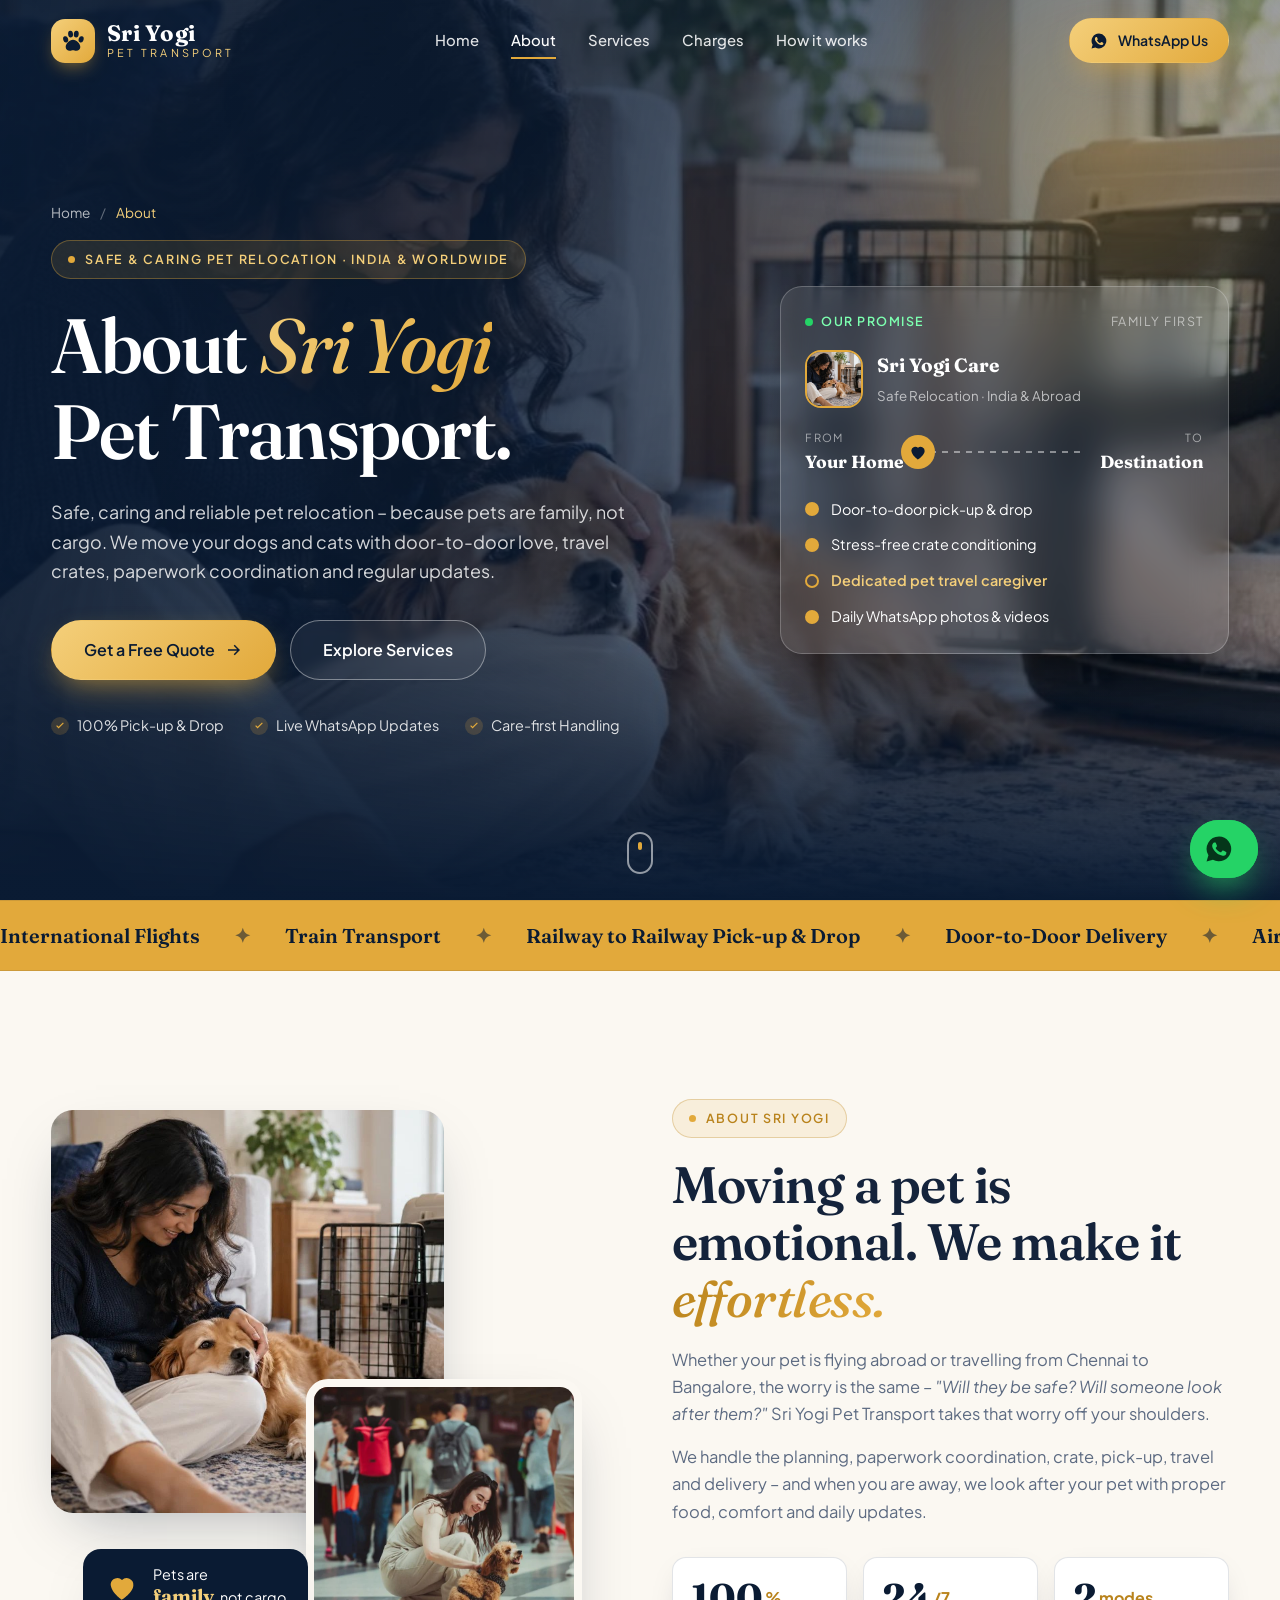
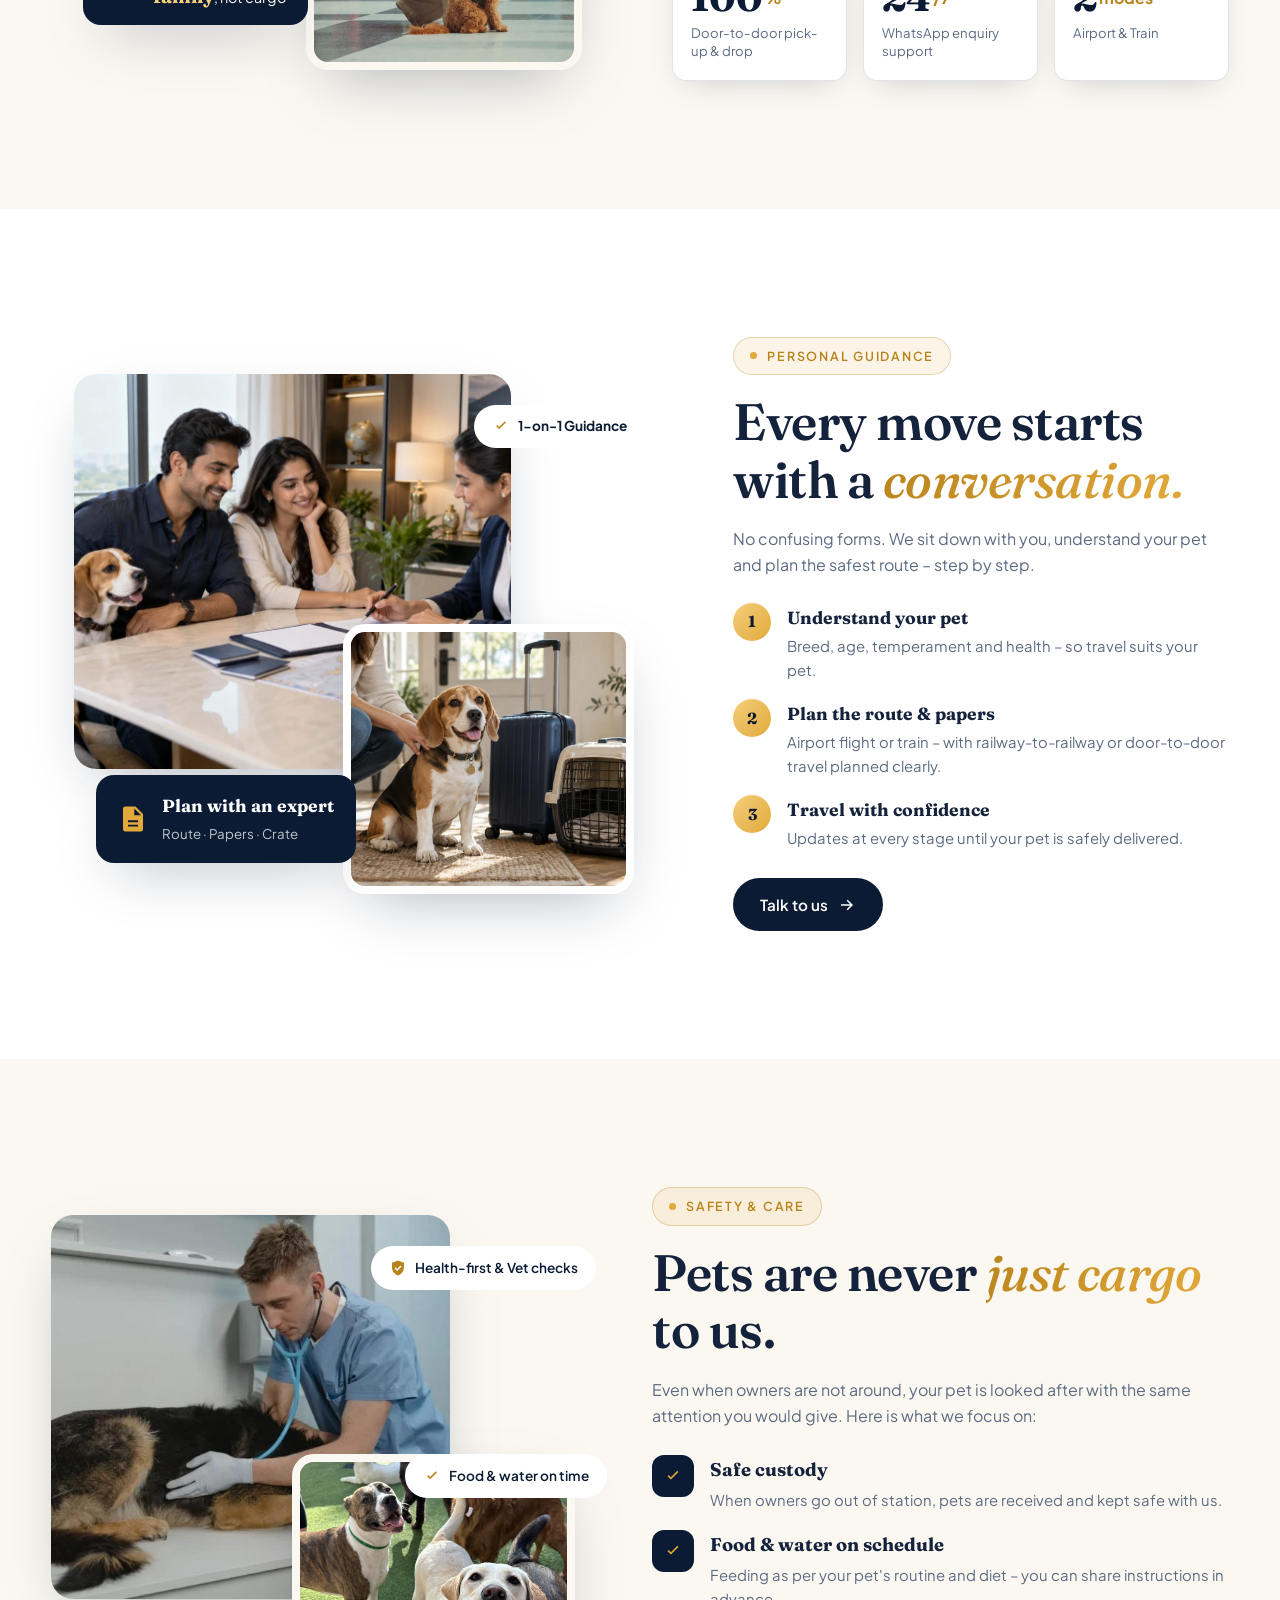
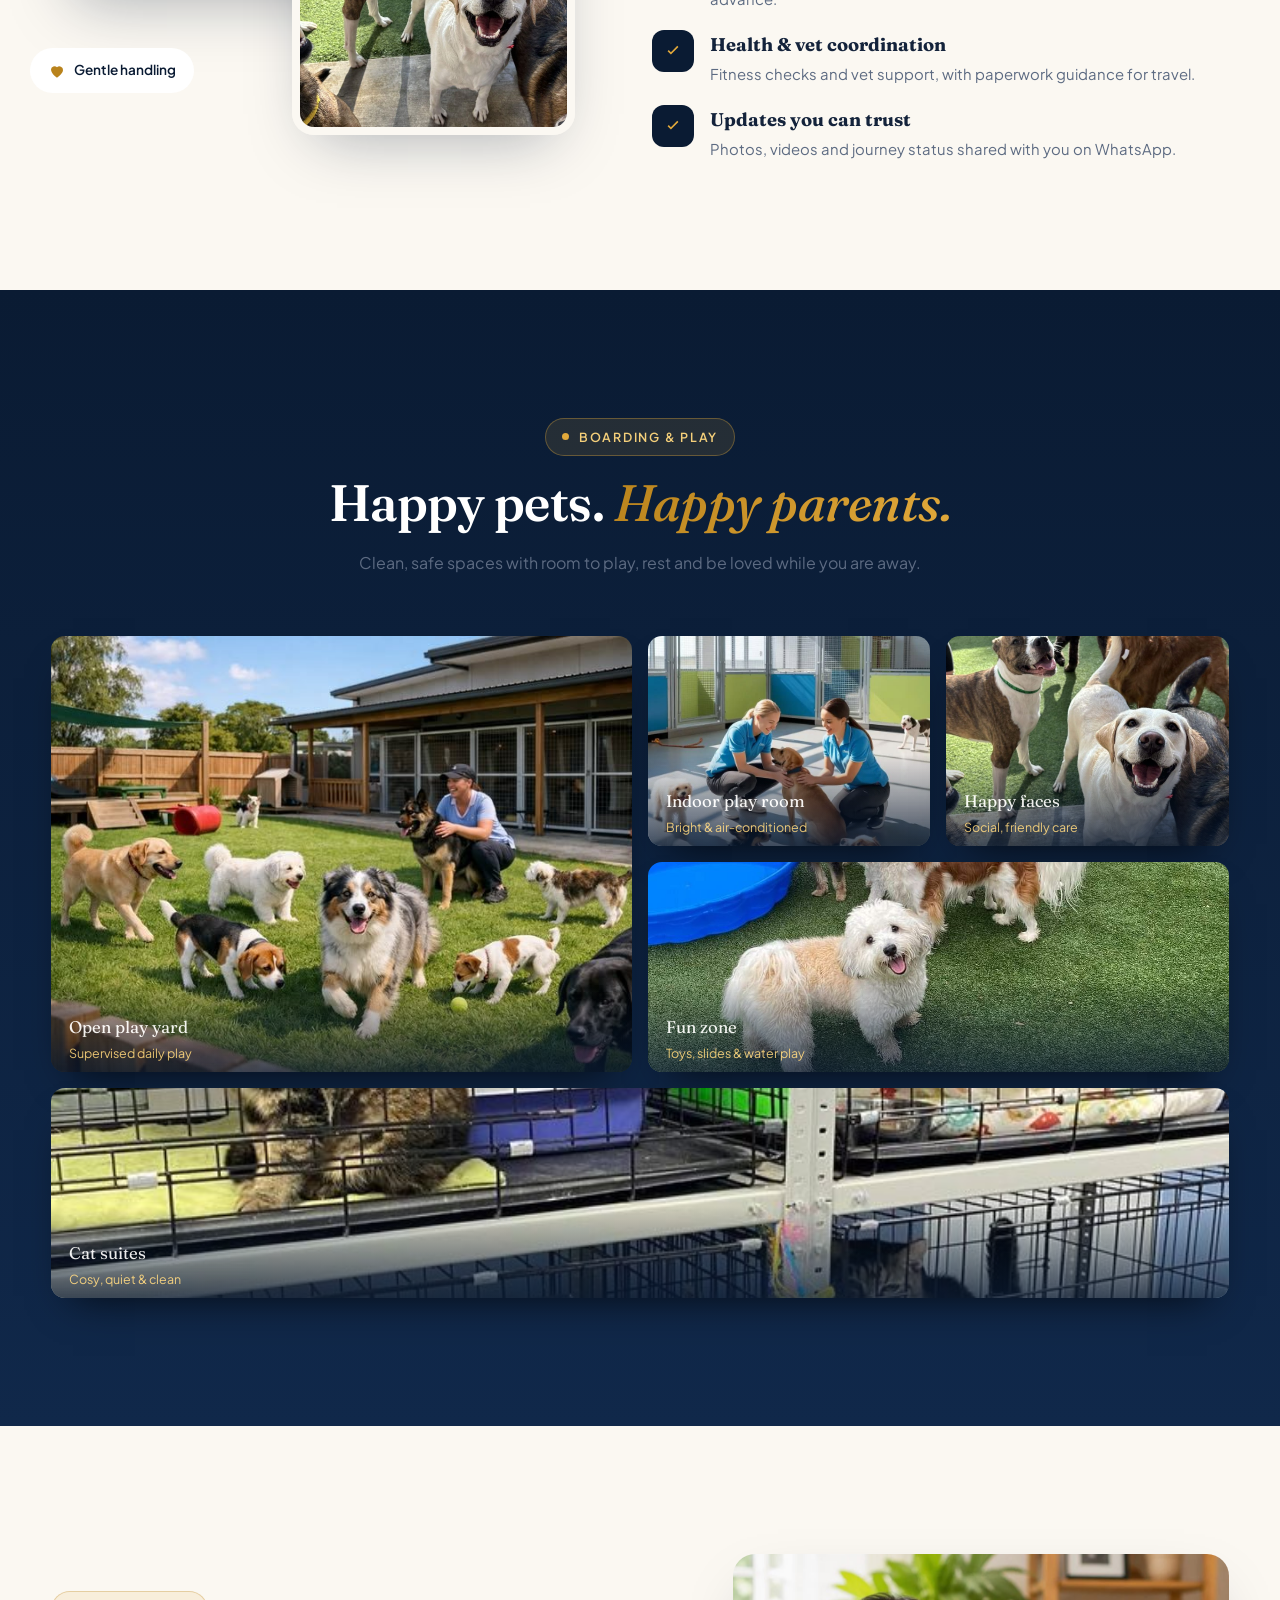
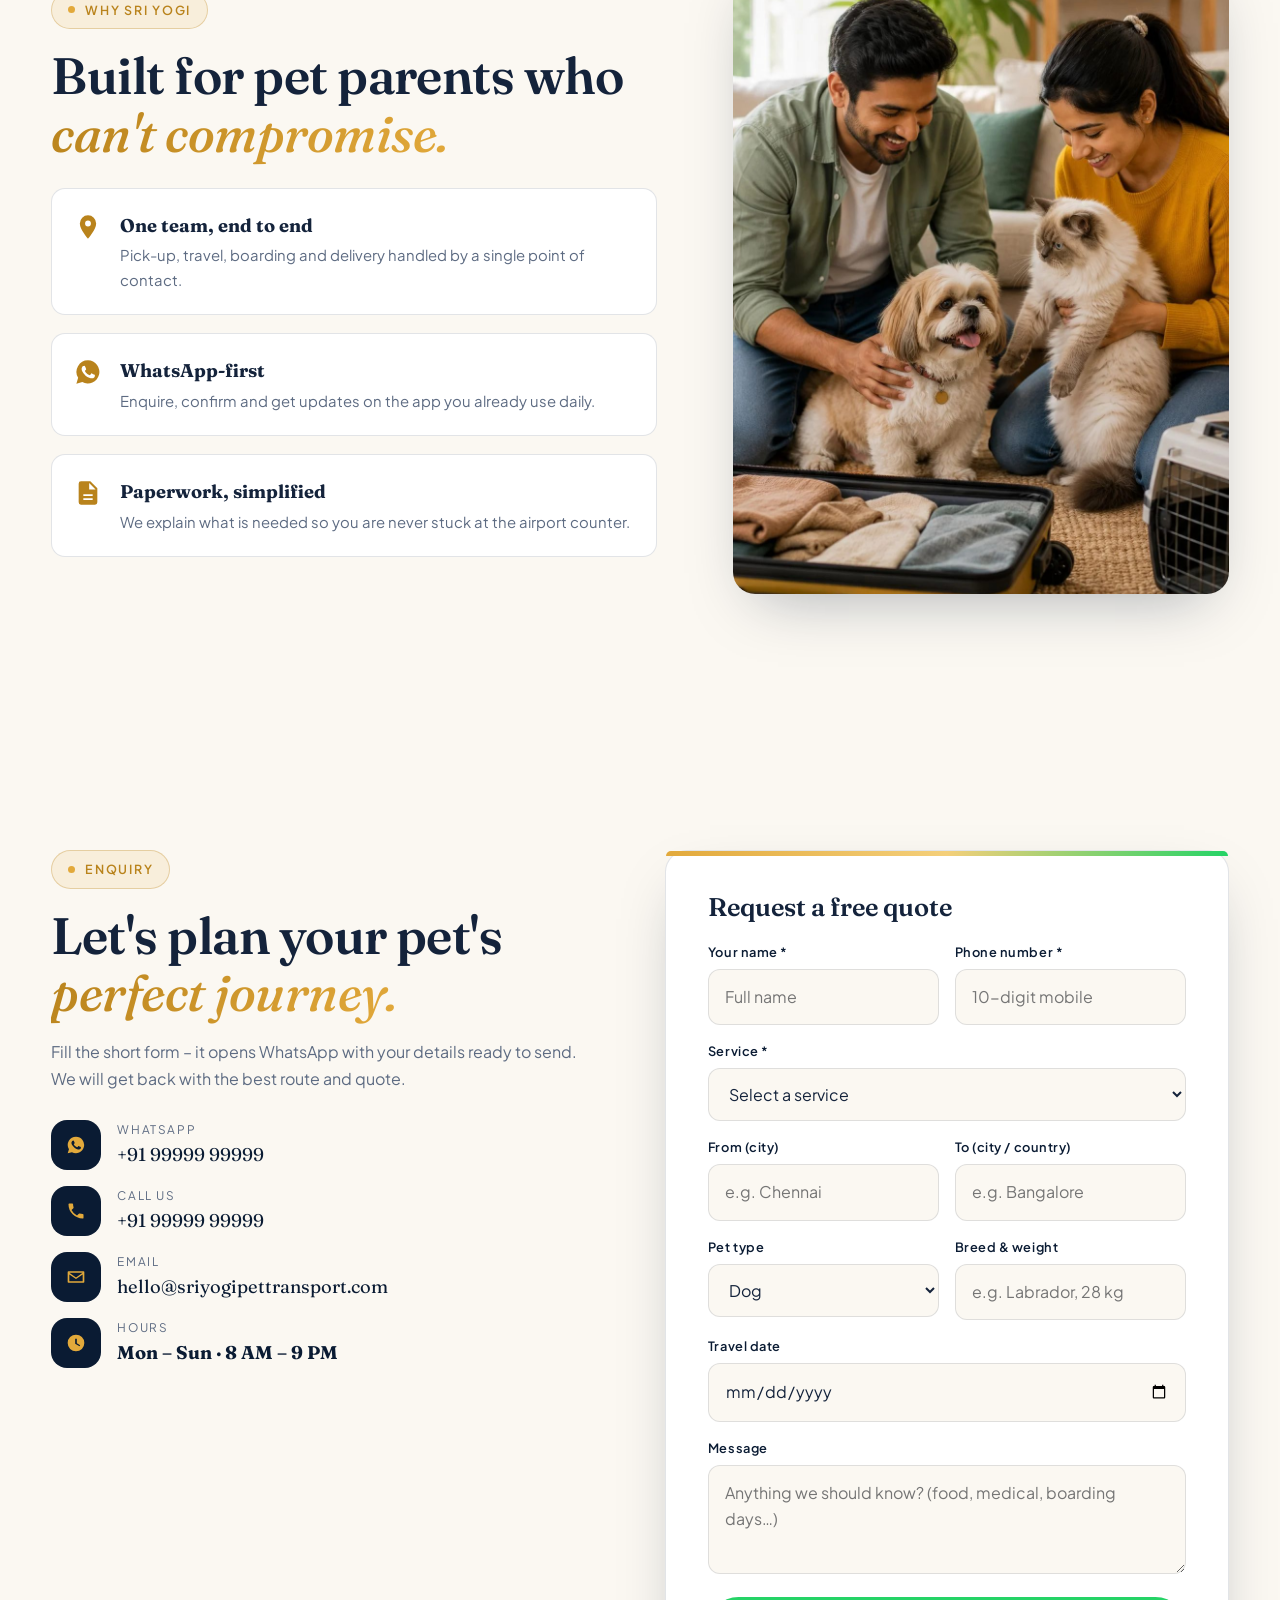
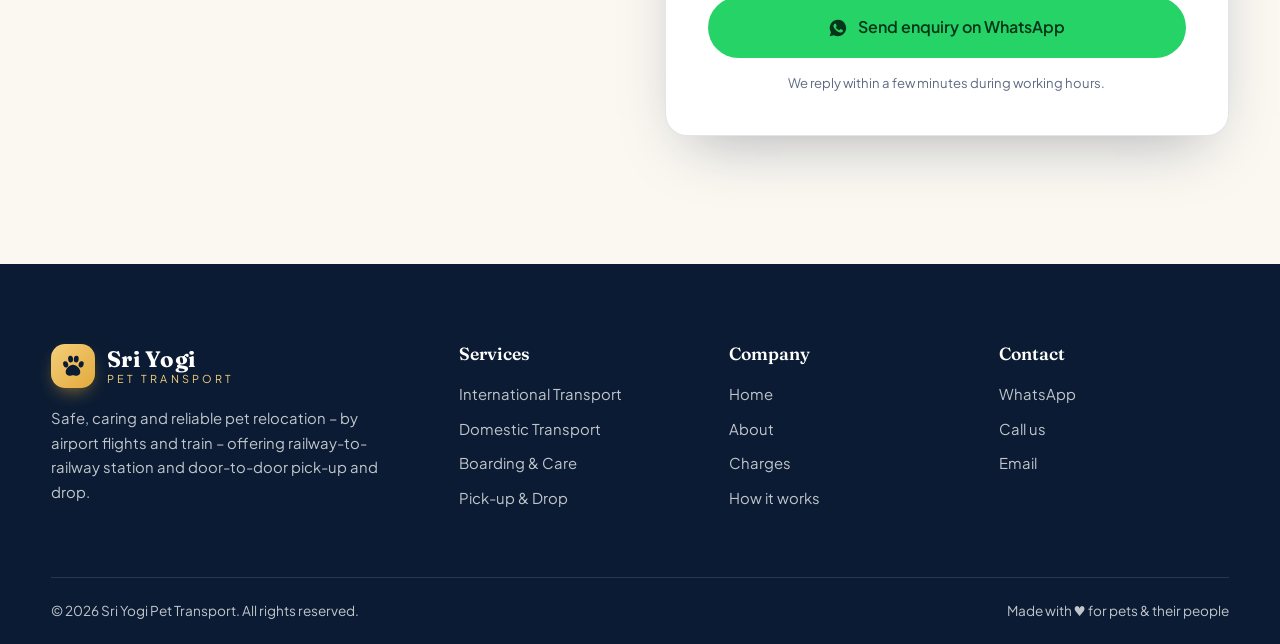
==== commit e9adecee: "Update transportation modes: remove road, keep airport and train with station-to-station and door-to" ====
--- a/about.html
+++ b/about.html
@@ -4,7 +4,7 @@
   <meta charset="UTF-8" />
   <meta name="viewport" content="width=device-width, initial-scale=1" />
   <title>About Us | Sri Yogi Pet Transport</title>
-  <meta name="description" content="Sri Yogi Pet Transport – door-to-door pet relocation for dogs and cats. International flights, domestic train and road transport, pet boarding, and pick-up &amp; drop across India." />
+  <meta name="description" content="Sri Yogi Pet Transport – railway station-to-station and door-to-door pet relocation for dogs and cats. International airport flights, domestic train transport, boarding and crates across India." />
   <meta name="theme-color" content="#0a1b33" />
   <link rel="preconnect" href="https://fonts.googleapis.com" />
   <link rel="preconnect" href="https://fonts.gstatic.com" crossorigin />
@@ -120,8 +120,8 @@
 
     <div class="marquee" aria-hidden="true">
       <div class="marquee__track">
-        <span>International Flights</span><b>✦</b><span>Train Transport</span><b>✦</b><span>Road Transfers</span><b>✦</b><span>Pet Boarding &amp; Care</span><b>✦</b><span>Home Pick-up &amp; Drop</span><b>✦</b><span>Travel Documentation</span><b>✦</b>
-        <span>International Flights</span><b>✦</b><span>Train Transport</span><b>✦</b><span>Road Transfers</span><b>✦</b><span>Pet Boarding &amp; Care</span><b>✦</b><span>Home Pick-up &amp; Drop</span><b>✦</b><span>Travel Documentation</span><b>✦</b>
+        <span>International Flights</span><b>✦</b><span>Train Transport</span><b>✦</b><span>Railway to Railway Pick-up &amp; Drop</span><b>✦</b><span>Door-to-Door Delivery</span><b>✦</b><span>Airport Transfers</span><b>✦</b><span>Pet Boarding &amp; Care</span><b>✦</b>
+        <span>International Flights</span><b>✦</b><span>Train Transport</span><b>✦</b><span>Railway to Railway Pick-up &amp; Drop</span><b>✦</b><span>Door-to-Door Delivery</span><b>✦</b><span>Airport Transfers</span><b>✦</b><span>Pet Boarding &amp; Care</span><b>✦</b>
       </div>
     </div>
 
@@ -146,7 +146,7 @@
           <div class="stats reveal">
             <div class="stat"><b data-count="100">0</b><sup>%</sup><span>Door-to-door pick-up &amp; drop</span></div>
             <div class="stat"><b data-count="24">0</b><sup>/7</sup><span>WhatsApp enquiry support</span></div>
-            <div class="stat"><b data-count="3">0</b><sup>modes</sup><span>Air · Train · Road</span></div>
+            <div class="stat"><b data-count="2">0</b><sup>modes</sup><span>Airport &amp; Train</span></div>
           </div>
         </div>
       </div>
@@ -166,7 +166,7 @@
           <p class="reveal" style="color:var(--muted)">No confusing forms. We sit down with you, understand your pet and plan the safest route – step by step.</p>
           <ul class="consult__steps">
             <li class="reveal"><div><b>Understand your pet</b><p>Breed, age, temperament and health – so travel suits your pet.</p></div></li>
-            <li class="reveal"><div><b>Plan the route &amp; papers</b><p>Air, train or road – with every document explained clearly.</p></div></li>
+            <li class="reveal"><div><b>Plan the route &amp; papers</b><p>Airport flight or train – with railway-to-railway or door-to-door travel planned clearly.</p></div></li>
             <li class="reveal"><div><b>Travel with confidence</b><p>Updates at every stage until your pet is safely delivered.</p></div></li>
           </ul>
           <a href="#contact" class="btn btn--navy reveal">Talk to us <svg width="18" height="18"><use href="#i-arrow"/></svg></a>
@@ -285,7 +285,7 @@
     <div class="container footer__grid">
       <div class="footer__brand">
         <a href="index.html" class="brand brand--light"><span class="brand__mark"><svg width="26" height="26"><use href="#i-paw"/></svg></span><span class="brand__text"><strong>Sri Yogi</strong><small>Pet Transport</small></span></a>
-        <p>Safe, caring and reliable pet relocation – by air, train and road – with door-to-door pick-up and drop.</p>
+        <p>Safe, caring and reliable pet relocation – by airport flights and train – offering railway-to-railway station and door-to-door pick-up and drop.</p>
       </div>
       <div><h4>Services</h4><ul><li><a href="services.html">International Transport</a></li><li><a href="services.html">Domestic Transport</a></li><li><a href="services.html">Boarding &amp; Care</a></li><li><a href="services.html">Pick-up &amp; Drop</a></li></ul></div>
       <div><h4>Company</h4><ul><li><a href="index.html">Home</a></li><li><a href="about.html">About</a></li><li><a href="charges.html">Charges</a></li><li><a href="how-it-works.html">How it works</a></li></ul></div>
--- a/css/style.css
+++ b/css/style.css
@@ -146,7 +146,7 @@
 
 /* ---------- About ---------- */
 .about__grid{display:grid;grid-template-columns:1fr 1.05fr;gap:clamp(40px,7vw,100px);align-items:center}
-.about__media{position:relative;height:560px}
+.about__media{position:relative;width:100%;max-width:560px;height:560px;margin-inline:auto}
 .about__img{position:absolute;overflow:hidden;border-radius:var(--radius);box-shadow:var(--shadow);transition:transform .4s var(--ease)}
 .about__img img{width:100%;height:100%;object-fit:cover;display:block;transition:transform .6s var(--ease)}
 .about__img:hover img{transform:scale(1.05)}
@@ -228,7 +228,7 @@
 
 /* ---------- Care ---------- */
 .care__grid{display:grid;grid-template-columns:1fr 1.1fr;gap:clamp(36px,6vw,90px);align-items:center}
-.care__media{position:relative;height:520px}
+.care__media{position:relative;width:100%;max-width:560px;height:520px;margin-inline:auto}
 .care__frame{border-radius:var(--radius);overflow:hidden;box-shadow:var(--shadow)}
 .care__img{position:absolute;overflow:hidden;border-radius:var(--radius);box-shadow:var(--shadow);transition:transform .4s var(--ease)}
 .care__img img{width:100%;height:100%;object-fit:cover;display:block;transition:transform .6s var(--ease)}
@@ -331,126 +331,6 @@
 .to-top{position:fixed;left:22px;bottom:22px;z-index:90;width:46px;height:46px;border-radius:50%;border:0;background:var(--navy);color:var(--gold);display:grid;place-items:center;box-shadow:var(--shadow-sm);opacity:0;visibility:hidden;transform:translateY(14px);transition:all .4s var(--ease)}
 .to-top.is-show{opacity:1;visibility:visible;transform:none}
 
-/* ---------- Reveal animations ---------- */
-.reveal{opacity:0;transform:translateY(24px);transition:opacity .7s var(--ease),transform .7s var(--ease)}
-.reveal[data-delay="1"]{transition-delay:.1s}.reveal[data-delay="2"]{transition-delay:.2s}
-.reveal[data-delay="3"]{transition-delay:.3s}.reveal[data-delay="4"]{transition-delay:.4s}.reveal[data-delay="5"]{transition-delay:.5s}
-.reveal.is-visible{opacity:1;transform:none}
-.reveal-img{opacity:1;clip-path:none;transition:transform .8s var(--ease),opacity .8s var(--ease)}
-.reveal-img.is-visible{opacity:1;clip-path:none}
-.reveal-img img{transform:none;transition:transform .8s var(--ease)}
-.reveal-img.is-visible img{transform:none}
-.about__img.reveal-img{overflow:hidden}
-
-/* ---------- Responsive ---------- */
-@media (max-width:1100px){
-  .cards{grid-template-columns:repeat(2,1fr)}
-  .hero__inner{grid-template-columns:1fr;gap:40px}
-  .journey-card{max-width:500px;margin-inline:auto}
-  .footer__grid{grid-template-columns:1fr 1fr}
-}
-@media (max-width:900px){
-  .nav__links{position:fixed;inset:0 0 auto 0;top:0;padding:100px 7% 32px;flex-direction:column;gap:4px;background:var(--navy);transform:translateY(-100%);transition:transform .5s var(--ease);box-shadow:0 30px 60px -20px rgba(0,0,0,.7);z-index:-1;max-height:100vh;max-height:100dvh;overflow-y:auto;-webkit-overflow-scrolling:touch}
-  .nav__links.is-open{transform:none}
-  .nav__links a{font-size:1.15rem;font-family:var(--ff-head);padding:12px 0;border-bottom:1px solid rgba(255,255,255,.1)}
-  .nav__cta-mobile{display:inline-flex!important;align-items:center;justify-content:center;gap:8px;margin-top:14px;padding:12px 20px;border-radius:999px;background:var(--gold);color:var(--navy)!important;font-weight:700;font-size:.95rem;text-align:center;border-bottom:0!important}
-  .burger{display:flex}
-  .nav__actions .btn{display:none}
-  .about__grid,.routes__grid,.care__grid,.why__grid,.faq__grid,.contact__grid,.consult__grid{grid-template-columns:1fr;gap:40px}
-  .about__media,.care__media,.consult__media{height:440px;max-width:540px;margin:0 auto}
-  .faq__head{position:static;margin-bottom:24px}
-  .charge-grid{grid-template-columns:repeat(2,1fr)}
-  .care__chip.c1{right:2%;top:4%}.care__chip.c2{left:2%;bottom:4%}.care__chip.c3{right:2%;top:48%}
-  .consult__chip{right:2%;top:4%}
-  .consult__card{left:2%;bottom:4%}
-  .why__media{order:-1}
-  .mosaic{grid-template-columns:repeat(2,1fr);grid-auto-rows:190px}
-  .mosaic figure:nth-child(1),.mosaic figure:nth-child(4),.mosaic figure:nth-child(5){grid-column:span 2}
-  .trio{grid-template-columns:1fr}.band{background-attachment:scroll}
-}
-@media (max-width:640px){
-  .section{padding:56px 0}
-  .container{width:min(1200px,calc(100% - 28px))}
-  .cards,.charge-grid,.field-row{grid-template-columns:1fr}
-  .hero{min-height:auto;padding:110px 0 54px}
-  .hero__title{font-size:clamp(2rem,7.5vw,3.2rem);margin:16px 0 14px}
-  .hero__lead{font-size:.98rem;margin-bottom:20px}
-  .hero__btns{flex-direction:column;width:100%;gap:10px;margin:22px 0 24px}
-  .hero__btns .btn{width:100%;padding:14px 22px}
-  .hero__trust{flex-direction:column;align-items:flex-start;gap:8px;font-size:.85rem}
-  .journey-card{width:100%;max-width:100%;padding:18px 16px;animation:none}
-  .journey-card__route strong{font-size:.95rem}
-  .marquee{padding:12px 0}
-  .marquee__track{font-size:1.05rem;gap:22px}
-  .about__media,.care__media,.consult__media{height:360px}
-  .care__chip{padding:7px 12px;font-size:.78rem}
-  .care__chip.c3{display:none}
-  .consult__card{left:2%;bottom:2%;padding:10px 14px;font-size:.8rem}
-  .consult__chip{padding:7px 12px;font-size:.78rem}
-  .timeline__line{left:18px}
-  .tl-item{padding-left:54px}
-  .tl-dot{width:38px;height:38px;top:8px}
-  .tl-dot svg{width:18px;height:18px}
-  .tl-card{padding:16px 18px}
-  .tl-card h3{font-size:1.2rem}
-  .cta-band{padding:24px 18px;text-align:center;justify-content:center}
-  .cta-band h3{font-size:1.35rem}
-  .cta-band .btn{width:100%}
-  .route-modes{display:flex;width:100%;padding:4px;border-radius:12px;margin:10px 0 16px}
-  .route-mode{flex:1;justify-content:center;padding:8px 10px;font-size:.82rem;gap:6px}
-  .route-list{min-height:auto;margin-bottom:18px;gap:8px}
-  .route-chip{padding:7px 12px;font-size:.82rem}
-  .routes__photos{grid-template-columns:1fr 1fr;gap:10px}
-  .map-card{padding:16px 14px 0}
-  .map-card__foot{font-size:.82rem}
-  .map-card__foot b{font-size:.95rem}
-  .mosaic{grid-template-columns:1fr;grid-auto-rows:200px;gap:12px}
-  .mosaic figure:nth-child(1),.mosaic figure:nth-child(4),.mosaic figure:nth-child(5){grid-column:auto;grid-row:auto}
-  .mosaic figcaption{transform:none;opacity:1;padding:22px 14px 10px;font-size:.95rem}
-  .band{padding:60px 0}
-  .band h2{font-size:clamp(1.7rem,6vw,2.4rem)}
-  .band__pills span{padding:8px 14px;font-size:.8rem}
-  .form{padding:22px 18px}
-  .form h3{font-size:1.3rem;margin-bottom:14px}
-  .field input,.field select,.field textarea{font-size:16px;padding:11px 13px}
-  .footer{padding:54px 0 20px}
-  .footer__grid{grid-template-columns:1fr;gap:26px;padding-bottom:34px}
-  .footer__bar{flex-direction:column;text-align:center;gap:8px;font-size:.8rem}
-  .scroll-hint{display:none}
-  .wa-float{right:12px;bottom:12px;padding:12px}
-  .to-top{left:12px;bottom:12px;width:40px;height:40px}
-}
-@media (max-width:480px){
-  .brand__text strong{font-size:1.15rem}
-  .brand__text small{font-size:.6rem}
-  .brand__mark{width:38px;height:38px;border-radius:10px}
-  .stats{grid-template-columns:1fr;gap:10px}
-  .stat{display:flex;align-items:center;justify-content:space-between;padding:14px 18px}
-  .stat span{margin-top:0;text-align:right}
-  .about__media,.care__media,.consult__media{height:300px}
-  .about__img--a,.consult__img--main,.care__img--main{width:80%;height:74%}
-  .about__img--b,.consult__img--sub,.care__img--sub{width:56%;height:54%;border-width:4px}
-  .about__badge{left:2%;bottom:3%;padding:8px 12px;font-size:.72rem;border-radius:12px;gap:8px;max-width:85%}
-  .about__badge b{font-size:.92rem}
-  .about__badge svg{width:20px;height:20px}
-  .consult__card{left:2%;bottom:2%;padding:8px 12px;font-size:.75rem;border-radius:12px;gap:8px;max-width:85%}
-  .consult__card b{font-size:.9rem}
-  .consult__card svg{width:20px;height:20px}
-  .consult__chip,.care__chip{padding:5px 10px;font-size:.7rem}
-  .consult__steps li{gap:12px}
-  .consult__steps li::before{width:32px;height:32px;font-size:.85rem}
-  .care__list li{gap:12px}
-  .care__list li>span{width:34px;height:34px;border-radius:10px}
-  .care__list li>span svg{width:16px;height:16px}
-  summary{padding:14px 16px;font-size:1rem}
-  details p{padding:0 16px 14px;font-size:.88rem}
-}
-@media (prefers-reduced-motion:reduce){
-  *,*::before,*::after{animation-duration:.01ms!important;animation-iteration-count:1!important;transition-duration:.01ms!important}
-  .reveal,.reveal-img{opacity:1;transform:none;clip-path:none}
-  html{scroll-behavior:auto}
-}
-
 /* ---------- Inner page banner ---------- */
 .page-banner{position:relative;padding:170px 0 90px;color:#fff;background:linear-gradient(100deg,rgba(10,27,51,.95),rgba(10,27,51,.75)),var(--bg) center/cover no-repeat;border-bottom:4px solid var(--gold);overflow:hidden}
 .page-banner::after{content:"";position:absolute;right:-120px;top:-120px;width:420px;height:420px;border-radius:50%;background:radial-gradient(circle,rgba(226,169,59,.28),transparent 65%);animation:float 9s ease-in-out infinite}
@@ -461,12 +341,11 @@
 .crumbs{display:flex;gap:10px;align-items:center;font-size:.85rem;color:rgba(255,255,255,.7)}
 .crumbs--hero{margin-bottom:16px}
 .crumbs a:hover{color:var(--gold-2)}.crumbs i{font-style:normal;opacity:.5}.crumbs span{color:var(--gold-2)}
-@media (max-width:640px){.page-banner{padding:130px 0 64px}}
 
 /* ---------- Photo sections (About / Services) ---------- */
 .consult{background:#fff}
 .consult__grid{display:grid;grid-template-columns:1.1fr .9fr;gap:clamp(36px,6vw,90px);align-items:center}
-.consult__media{position:relative;height:520px}
+.consult__media{position:relative;width:100%;max-width:560px;height:520px;margin-inline:auto}
 .consult__frame{border-radius:var(--radius);overflow:hidden;box-shadow:var(--shadow)}
 .consult__img{position:absolute;overflow:hidden;border-radius:var(--radius);box-shadow:var(--shadow);transition:transform .4s var(--ease)}
 .consult__img img{width:100%;height:100%;object-fit:cover;display:block;transition:transform .6s var(--ease)}
@@ -515,3 +394,319 @@
 .band__pills span{padding:10px 20px;border-radius:999px;border:1px solid rgba(255,255,255,.3);background:rgba(255,255,255,.08);backdrop-filter:blur(6px);font-weight:600;font-size:.9rem;animation:bob 6s ease-in-out infinite}
 .band__pills span:nth-child(2){animation-delay:-1.5s}.band__pills span:nth-child(3){animation-delay:-3s}.band__pills span:nth-child(4){animation-delay:-4.5s}
 
+/* ---------- Reveal animations ---------- */
+.reveal{opacity:0;transform:translateY(24px);transition:opacity .7s var(--ease),transform .7s var(--ease)}
+.reveal[data-delay="1"]{transition-delay:.1s}.reveal[data-delay="2"]{transition-delay:.2s}
+.reveal[data-delay="3"]{transition-delay:.3s}.reveal[data-delay="4"]{transition-delay:.4s}.reveal[data-delay="5"]{transition-delay:.5s}
+.reveal.is-visible{opacity:1;transform:none}
+.reveal-img{opacity:1;clip-path:none;transition:transform .8s var(--ease),opacity .8s var(--ease)}
+.reveal-img.is-visible{opacity:1;clip-path:none}
+.reveal-img img{transform:none;transition:transform .8s var(--ease)}
+.reveal-img.is-visible img{transform:none}
+.about__img.reveal-img{overflow:hidden}
+
+/* ---------- Responsive ---------- */
+@media (max-width: 1100px) {
+  .cards { grid-template-columns: repeat(2, 1fr) !important; }
+  .hero__inner { grid-template-columns: 1fr !important; gap: 40px !important; }
+  .journey-card { max-width: 500px !important; margin-inline: auto !important; }
+  .footer__grid { grid-template-columns: 1fr 1fr !important; }
+}
+
+@media (max-width: 900px) {
+  .nav__links {
+    position: fixed !important;
+    inset: 0 0 auto 0 !important;
+    top: 0 !important;
+    padding: 100px 7% 32px !important;
+    flex-direction: column !important;
+    gap: 4px !important;
+    background: var(--navy) !important;
+    transform: translateY(-100%) !important;
+    transition: transform .5s var(--ease) !important;
+    box-shadow: 0 30px 60px -20px rgba(0,0,0,.7) !important;
+    z-index: -1 !important;
+    max-height: 100vh !important;
+    max-height: 100dvh !important;
+    overflow-y: auto !important;
+    -webkit-overflow-scrolling: touch !important;
+  }
+  .nav__links.is-open { transform: none !important; }
+  .nav__links a {
+    font-size: 1.15rem !important;
+    font-family: var(--ff-head) !important;
+    padding: 12px 0 !important;
+    border-bottom: 1px solid rgba(255,255,255,.1) !important;
+  }
+  .nav__cta-mobile {
+    display: inline-flex !important;
+    align-items: center !important;
+    justify-content: center !important;
+    gap: 8px !important;
+    margin-top: 14px !important;
+    padding: 12px 20px !important;
+    border-radius: 999px !important;
+    background: var(--gold) !important;
+    color: var(--navy) !important;
+    font-weight: 700 !important;
+    font-size: .95rem !important;
+    text-align: center !important;
+    border-bottom: 0 !important;
+  }
+  .burger { display: flex !important; }
+  .nav__actions .btn { display: none !important; }
+
+  /* Grids to single column */
+  .about__grid,
+  .routes__grid,
+  .care__grid,
+  .why__grid,
+  .faq__grid,
+  .contact__grid,
+  .consult__grid {
+    display: grid !important;
+    grid-template-columns: 1fr !important;
+    gap: 40px !important;
+  }
+
+  .about__media,
+  .care__media,
+  .consult__media {
+    width: 100% !important;
+    max-width: 520px !important;
+    height: 420px !important;
+    margin: 0 auto !important;
+  }
+
+  .faq__head { position: static !important; margin-bottom: 24px !important; }
+  .charge-grid { grid-template-columns: repeat(2, 1fr) !important; }
+  .cards { grid-template-columns: 1fr !important; }
+  .trio { grid-template-columns: 1fr !important; gap: 24px !important; }
+  .band { background-attachment: scroll !important; }
+
+  .care__chip.c1 { right: 2% !important; top: 4% !important; }
+  .care__chip.c2 { left: 2% !important; bottom: 4% !important; }
+  .care__chip.c3 { right: 2% !important; top: 48% !important; }
+  .consult__chip { right: 2% !important; top: 4% !important; }
+  .consult__card { left: 2% !important; bottom: 4% !important; right: auto !important; }
+  .why__media { order: -1 !important; }
+
+  .mosaic {
+    grid-template-columns: repeat(2, 1fr) !important;
+    grid-auto-rows: 190px !important;
+  }
+  .mosaic figure:nth-child(1),
+  .mosaic figure:nth-child(4),
+  .mosaic figure:nth-child(5) {
+    grid-column: span 2 !important;
+  }
+}
+
+@media (max-width: 640px) {
+  .section { padding: 50px 0 !important; }
+  .container { width: min(1200px, calc(100% - 28px)) !important; }
+
+  .page-banner { padding: 120px 0 54px !important; }
+
+  .cards,
+  .charge-grid,
+  .field-row,
+  .trio {
+    display: grid !important;
+    grid-template-columns: 1fr !important;
+  }
+  .trio__img { height: 230px !important; }
+
+  .hero { min-height: auto !important; padding: 105px 0 50px !important; }
+  .hero__inner { display: grid !important; grid-template-columns: 1fr !important; gap: 32px !important; }
+  .hero__title { font-size: clamp(1.9rem, 7.5vw, 2.9rem) !important; margin: 14px 0 14px !important; }
+  .hero__lead { font-size: .95rem !important; margin-bottom: 20px !important; }
+  .hero__btns { display: flex !important; flex-direction: column !important; width: 100% !important; gap: 10px !important; margin: 20px 0 22px !important; }
+  .hero__btns .btn { width: 100% !important; padding: 13px 20px !important; }
+  .hero__trust { display: flex !important; flex-direction: column !important; align-items: flex-start !important; gap: 8px !important; font-size: .85rem !important; }
+  .journey-card { width: 100% !important; max-width: 100% !important; padding: 18px 16px !important; animation: none !important; }
+  .journey-card__route strong { font-size: .95rem !important; }
+
+  .marquee { padding: 12px 0 !important; }
+  .marquee__track { font-size: 1.05rem !important; gap: 20px !important; }
+
+  .about__media,
+  .care__media,
+  .consult__media {
+    width: 100% !important;
+    max-width: 100% !important;
+    height: 340px !important;
+    margin: 0 auto !important;
+  }
+  .about__img--a,
+  .consult__img--main,
+  .care__img--main {
+    width: 80% !important;
+    height: 74% !important;
+    top: 0 !important;
+    left: 0 !important;
+  }
+  .about__img--b,
+  .consult__img--sub,
+  .care__img--sub {
+    width: 56% !important;
+    height: 56% !important;
+    right: 0 !important;
+    bottom: 0 !important;
+    border-width: 4px !important;
+  }
+
+  .about__badge {
+    left: 2% !important;
+    bottom: 2% !important;
+    padding: 8px 12px !important;
+    font-size: .75rem !important;
+    border-radius: 12px !important;
+    gap: 8px !important;
+    max-width: 85% !important;
+  }
+  .about__badge b { font-size: .92rem !important; }
+  .about__badge svg { width: 22px !important; height: 22px !important; }
+
+  .consult__card {
+    left: 2% !important;
+    bottom: 2% !important;
+    right: auto !important;
+    padding: 8px 12px !important;
+    font-size: .78rem !important;
+    border-radius: 12px !important;
+    gap: 8px !important;
+    max-width: 85% !important;
+  }
+  .consult__card b { font-size: .92rem !important; }
+  .consult__card svg { width: 22px !important; height: 22px !important; }
+  .consult__chip {
+    right: 2% !important;
+    top: 2% !important;
+    padding: 6px 12px !important;
+    font-size: .72rem !important;
+  }
+
+  .care__chip { padding: 7px 12px !important; font-size: .78rem !important; }
+  .care__chip.c1 { right: 2% !important; top: 2% !important; left: auto !important; }
+  .care__chip.c2 { left: 2% !important; bottom: 2% !important; right: auto !important; }
+  .care__chip.c3 { display: none !important; }
+
+  .timeline__line { left: 18px !important; }
+  .tl-item { padding-left: 54px !important; }
+  .tl-dot { width: 36px !important; height: 36px !important; top: 8px !important; }
+  .tl-dot svg { width: 18px !important; height: 18px !important; }
+  .tl-card { padding: 16px 18px !important; }
+  .tl-card h3 { font-size: 1.15rem !important; }
+
+  .cta-band { padding: 22px 18px !important; text-align: center !important; justify-content: center !important; }
+  .cta-band h3 { font-size: 1.3rem !important; }
+  .cta-band .btn { width: 100% !important; }
+
+  .route-modes { display: flex !important; width: 100% !important; padding: 4px !important; border-radius: 12px !important; margin: 10px 0 16px !important; }
+  .route-mode { flex: 1 !important; justify-content: center !important; padding: 8px 10px !important; font-size: .82rem !important; gap: 6px !important; }
+  .route-list { min-height: auto !important; margin-bottom: 18px !important; gap: 8px !important; }
+  .route-chip { padding: 7px 12px !important; font-size: .82rem !important; }
+  .routes__photos { grid-template-columns: 1fr 1fr !important; gap: 10px !important; }
+  .map-card { padding: 16px 14px 0 !important; }
+  .map-card__foot { font-size: .82rem !important; }
+  .map-card__foot b { font-size: .95rem !important; }
+
+  .mosaic {
+    display: grid !important;
+    grid-template-columns: 1fr !important;
+    grid-auto-rows: 200px !important;
+    gap: 12px !important;
+  }
+  .mosaic figure:nth-child(1),
+  .mosaic figure:nth-child(4),
+  .mosaic figure:nth-child(5) {
+    grid-column: auto !important;
+    grid-row: auto !important;
+  }
+  .mosaic figcaption { transform: none !important; opacity: 1 !important; padding: 22px 14px 10px !important; font-size: .95rem !important; }
+
+  .band { padding: 50px 0 !important; }
+  .band h2 { font-size: clamp(1.6rem, 6vw, 2.3rem) !important; }
+  .band__pills span { padding: 8px 14px !important; font-size: .8rem !important; }
+
+  .form { padding: 20px 16px !important; }
+  .form h3 { font-size: 1.25rem !important; margin-bottom: 14px !important; }
+  .field input, .field select, .field textarea { font-size: 16px !important; padding: 11px 13px !important; }
+
+  .footer { padding: 50px 0 20px !important; }
+  .footer__grid { grid-template-columns: 1fr !important; gap: 24px !important; padding-bottom: 30px !important; }
+  .footer__bar { flex-direction: column !important; text-align: center !important; gap: 8px !important; font-size: .8rem !important; }
+  .scroll-hint { display: none !important; }
+
+  .wa-float { right: 12px !important; bottom: 12px !important; padding: 12px !important; }
+  .to-top { left: 12px !important; bottom: 12px !important; width: 40px !important; height: 40px !important; }
+}
+
+@media (max-width: 480px) {
+  .brand__text strong { font-size: 1.15rem !important; }
+  .brand__text small { font-size: .6rem !important; }
+  .brand__mark { width: 38px !important; height: 38px !important; border-radius: 10px !important; }
+
+  .stats { display: grid !important; grid-template-columns: 1fr !important; gap: 10px !important; }
+  .stat { display: flex !important; align-items: center !important; justify-content: space-between !important; padding: 12px 16px !important; }
+  .stat span { margin-top: 0 !important; text-align: right !important; }
+
+  .about__media,
+  .care__media,
+  .consult__media {
+    height: 280px !important;
+  }
+  .about__img--a,
+  .consult__img--main,
+  .care__img--main {
+    width: 82% !important;
+    height: 74% !important;
+  }
+  .about__img--b,
+  .consult__img--sub,
+  .care__img--sub {
+    width: 58% !important;
+    height: 56% !important;
+    border-width: 4px !important;
+  }
+
+  .about__badge,
+  .consult__card {
+    padding: 7px 10px !important;
+    font-size: .7rem !important;
+    border-radius: 10px !important;
+    max-width: 88% !important;
+  }
+  .about__badge b,
+  .consult__card b {
+    font-size: .88rem !important;
+  }
+  .about__badge svg,
+  .consult__card svg {
+    width: 18px !important;
+    height: 18px !important;
+  }
+
+  .consult__steps li { gap: 10px !important; }
+  .consult__steps li::before { width: 30px !important; height: 30px !important; font-size: .8rem !important; }
+  .consult__steps b { font-size: 1rem !important; }
+
+  .care__list li { gap: 10px !important; }
+  .care__list li > span { width: 32px !important; height: 32px !important; border-radius: 8px !important; }
+  .care__list b { font-size: 1rem !important; }
+
+  summary { padding: 14px 16px !important; font-size: 1rem !important; }
+  details p { padding: 0 16px 14px !important; font-size: .88rem !important; }
+}
+
+@media (prefers-reduced-motion: reduce) {
+  *, *::before, *::after {
+    animation-duration: .01ms !important;
+    animation-iteration-count: 1 !important;
+    transition-duration: .01ms !important;
+  }
+  .reveal, .reveal-img { opacity: 1 !important; transform: none !important; clip-path: none !important; }
+  html { scroll-behavior: auto !important; }
+}
+
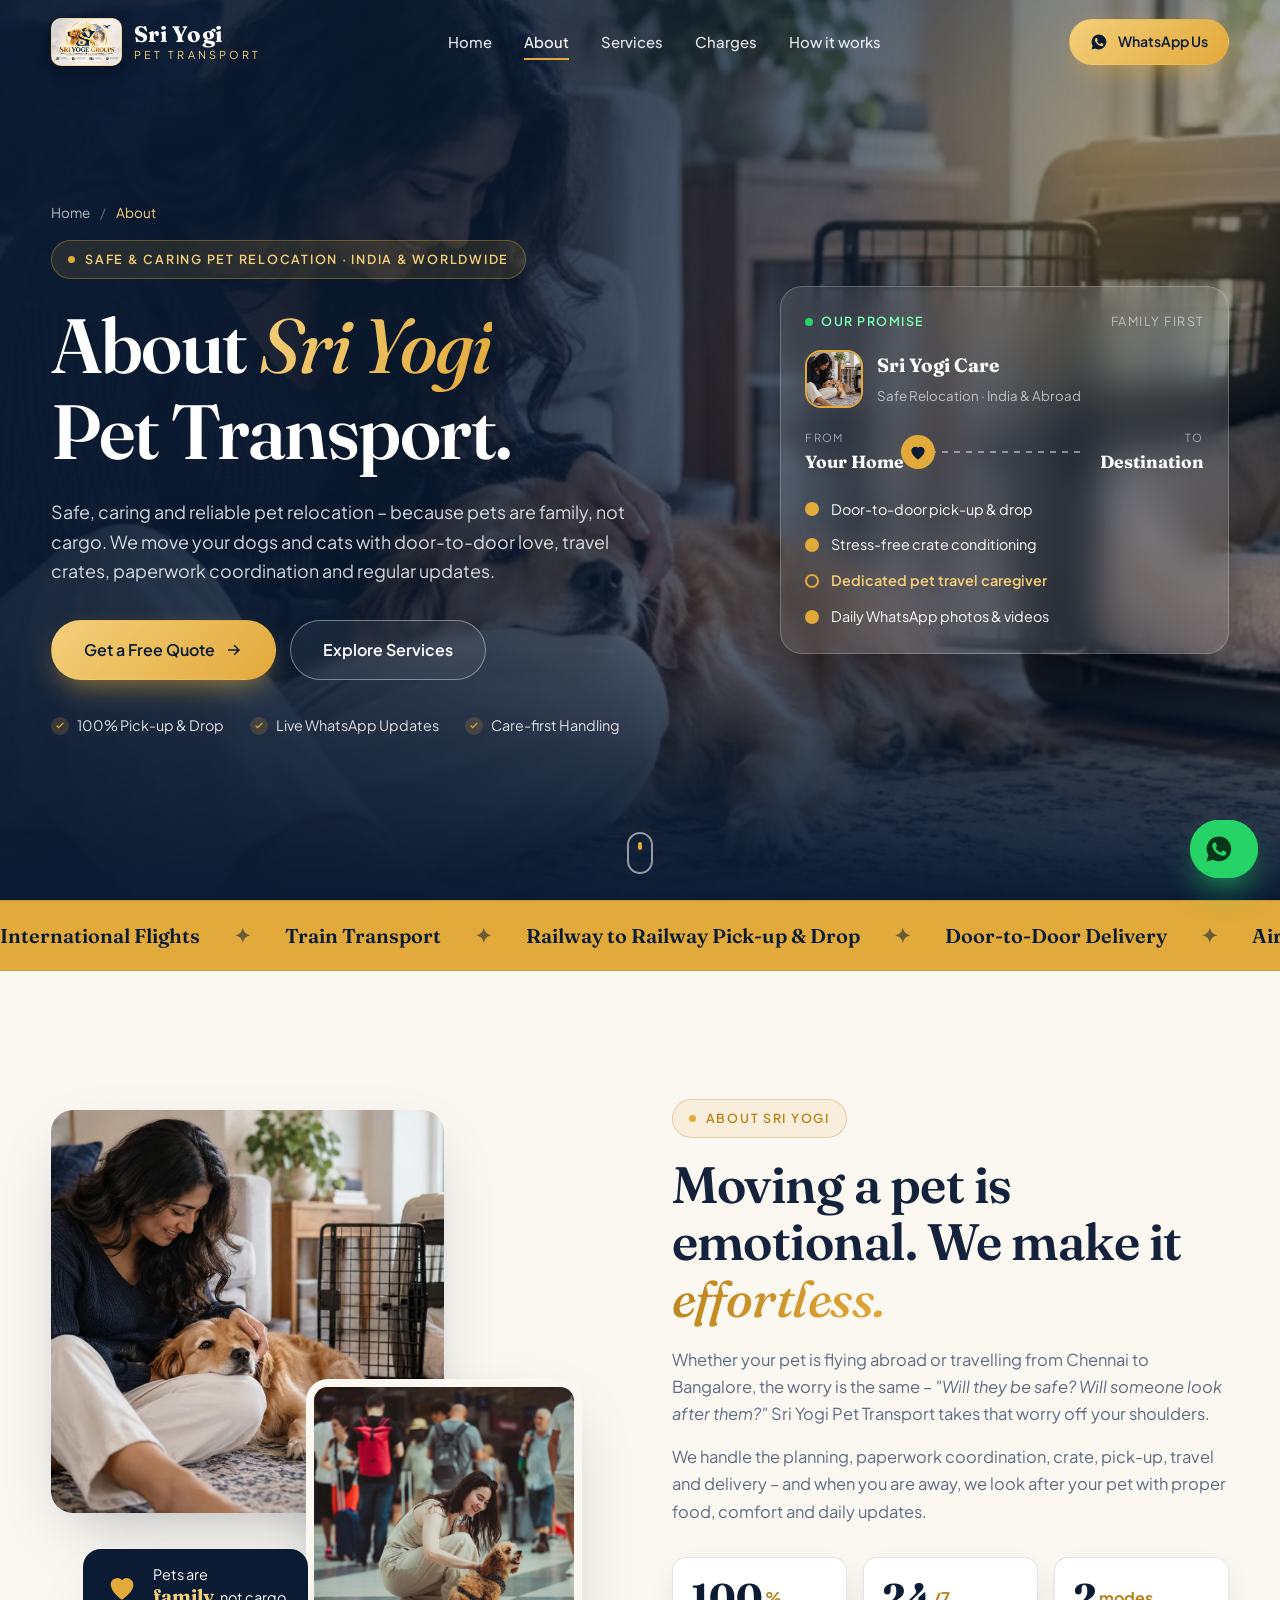
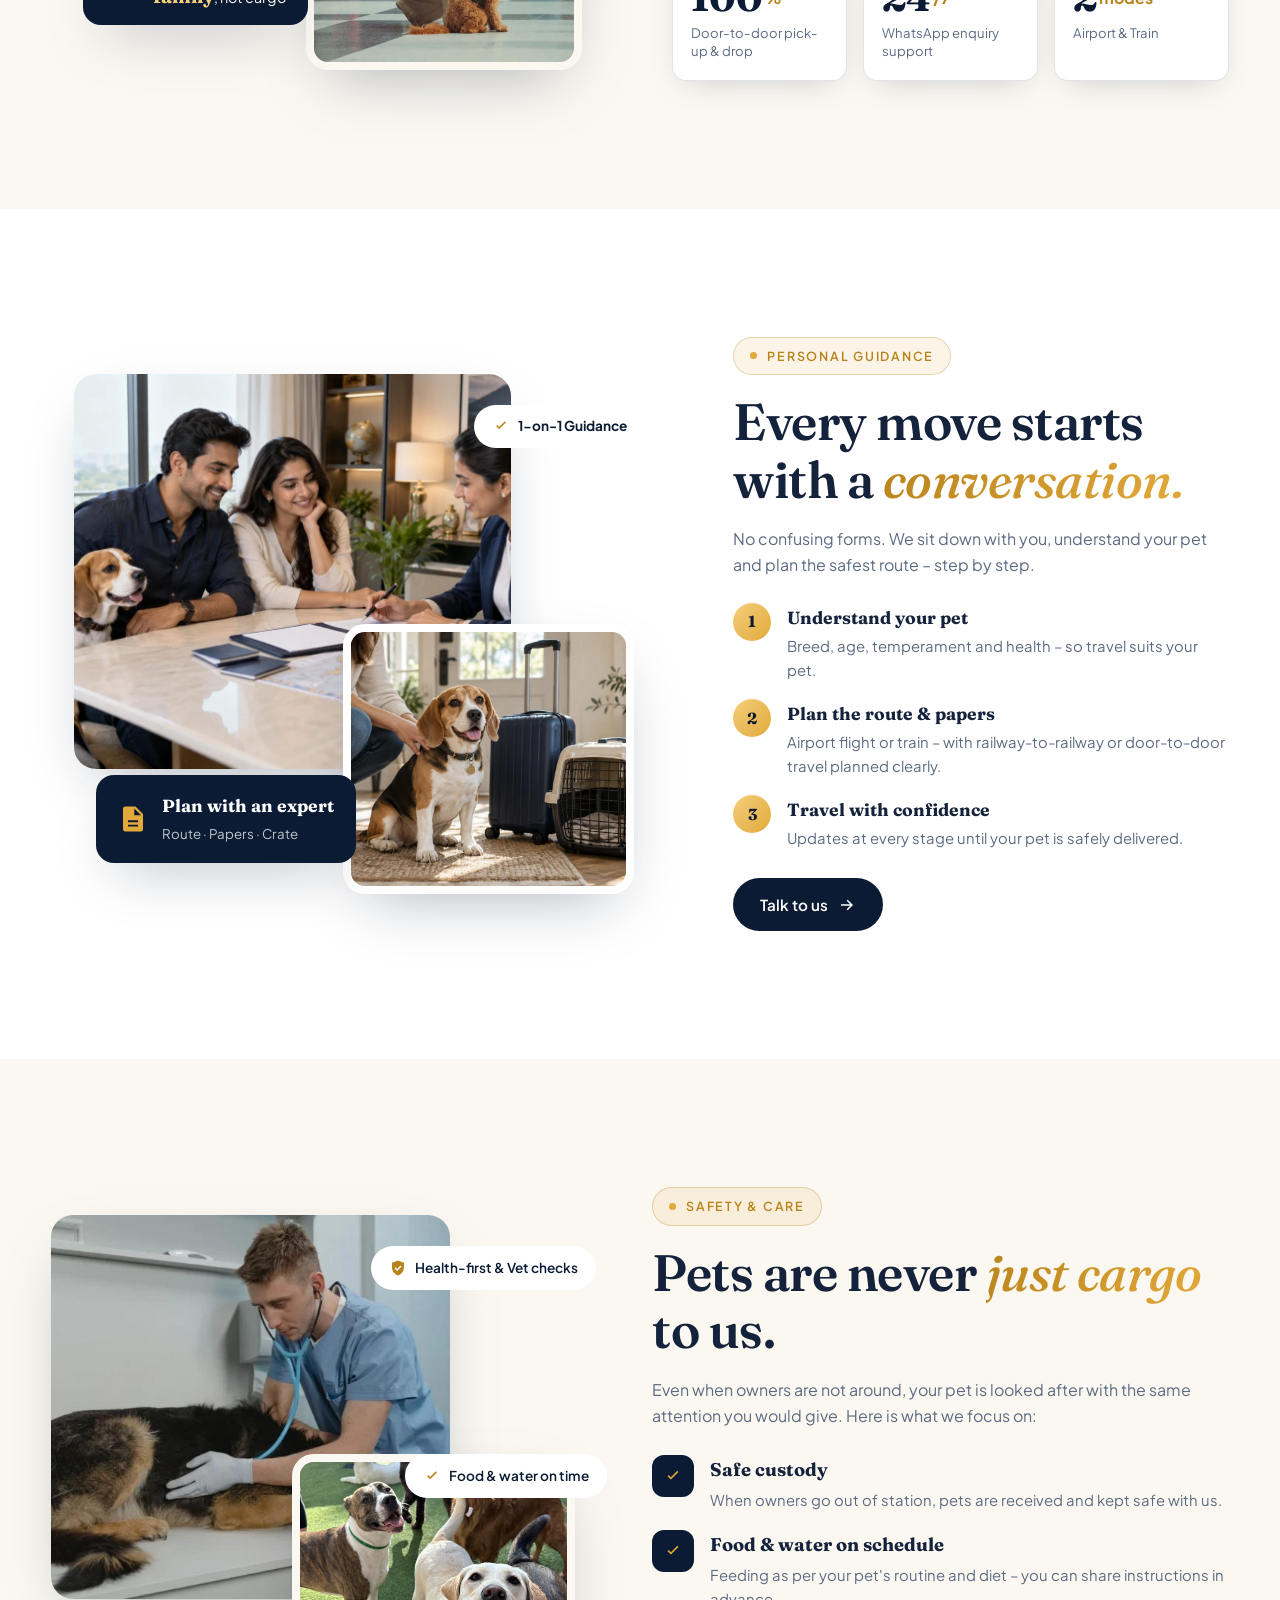
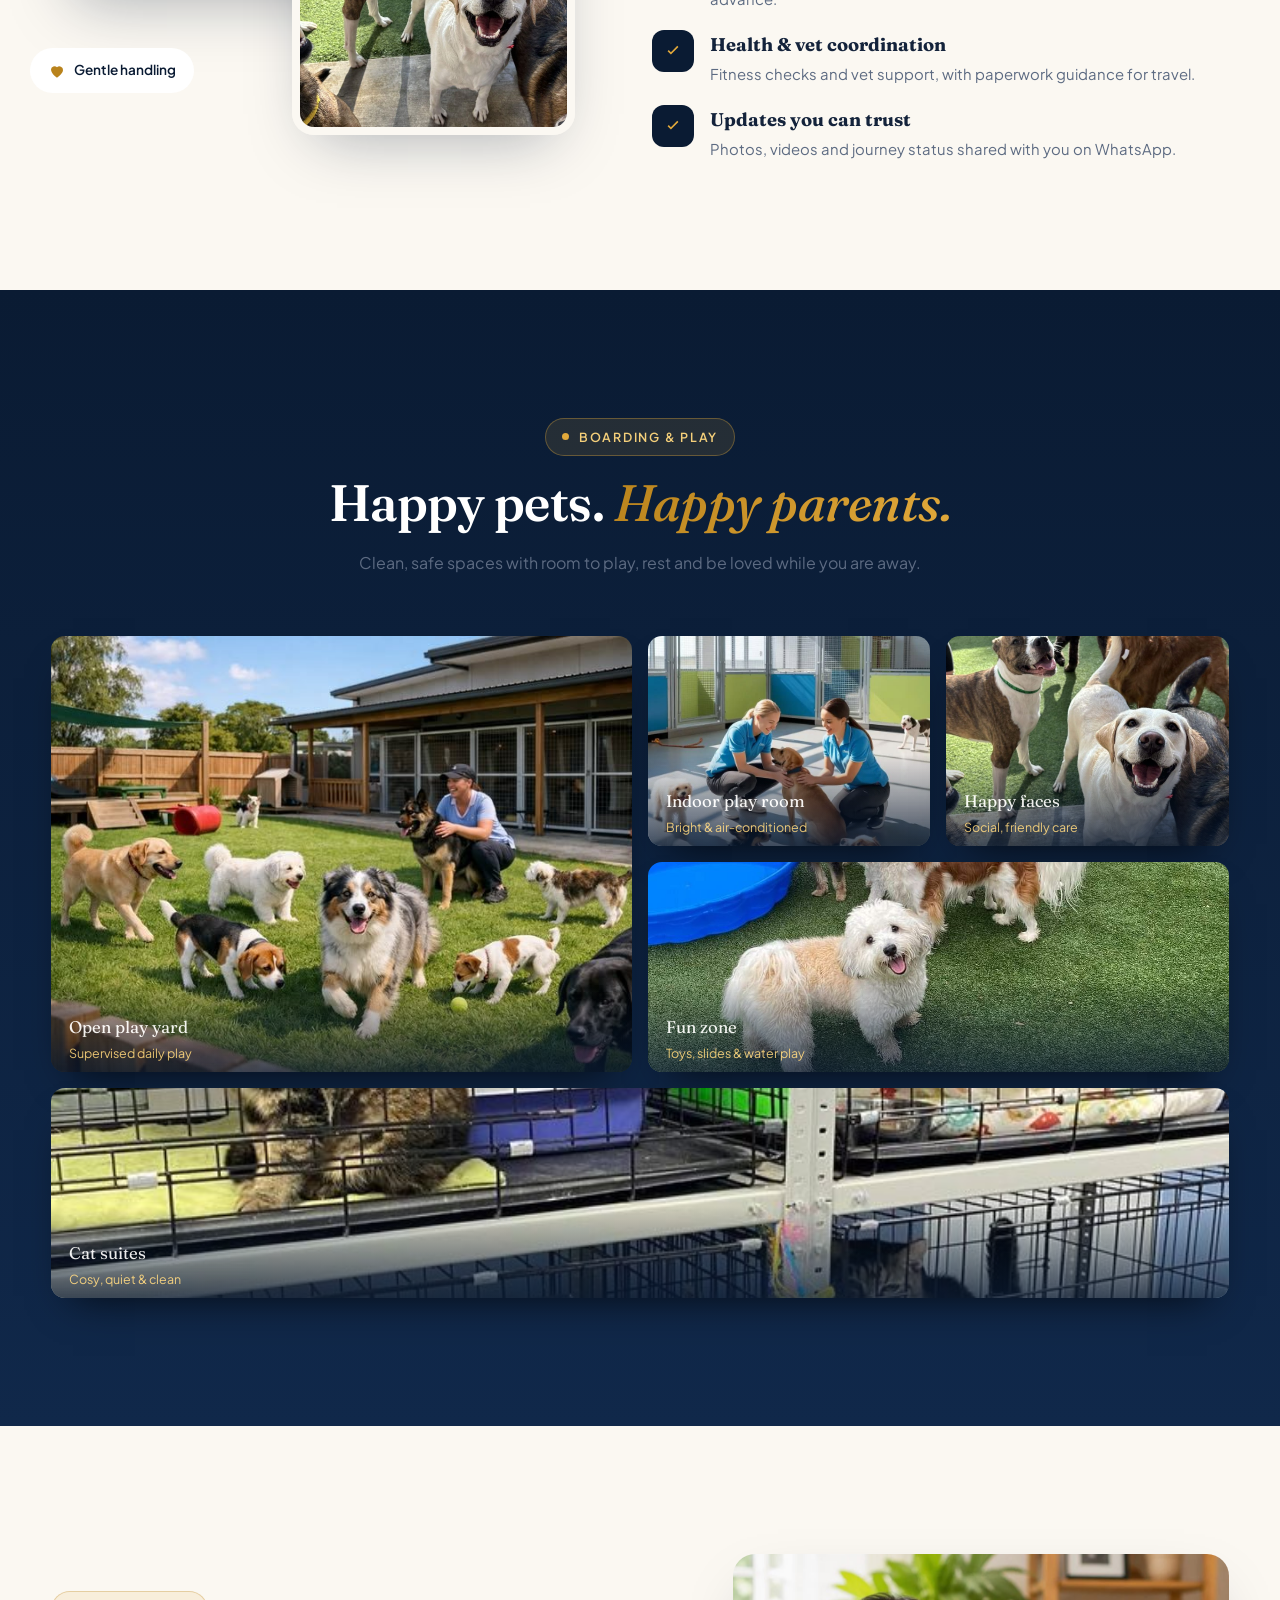
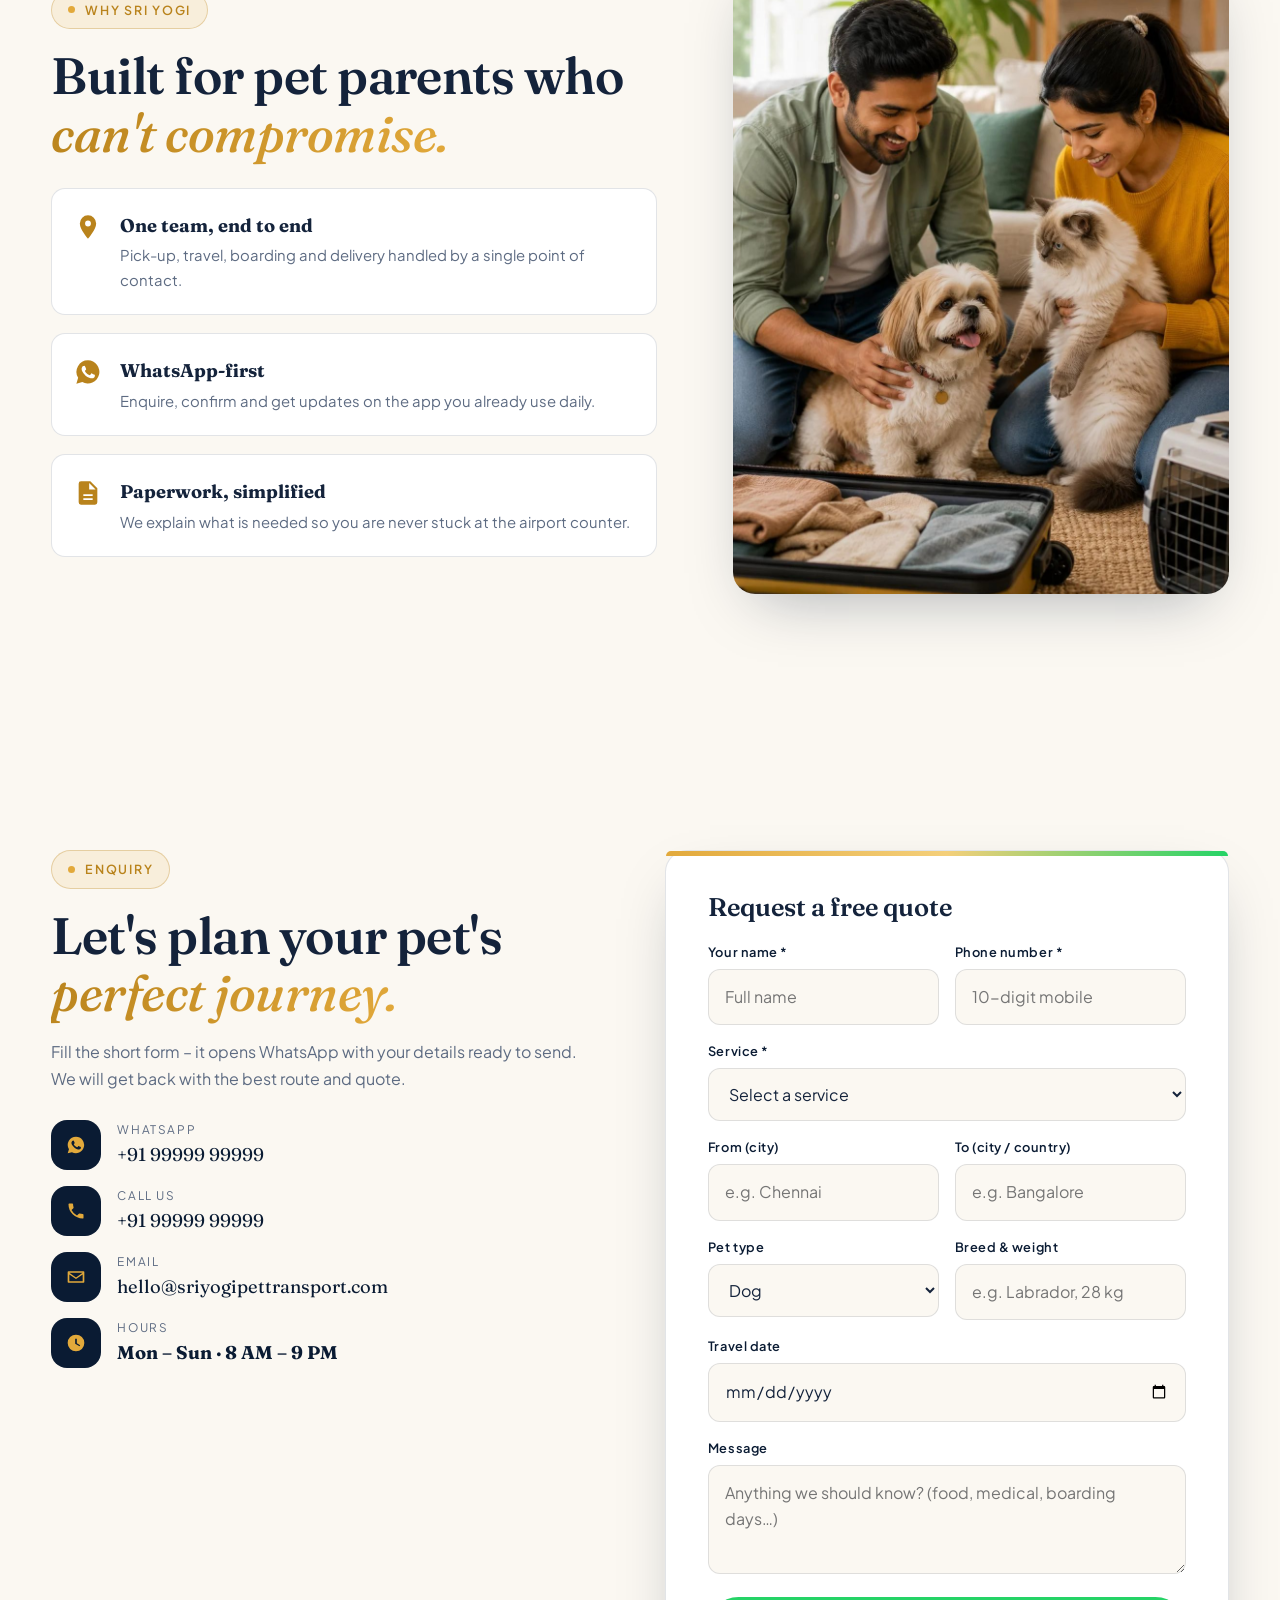
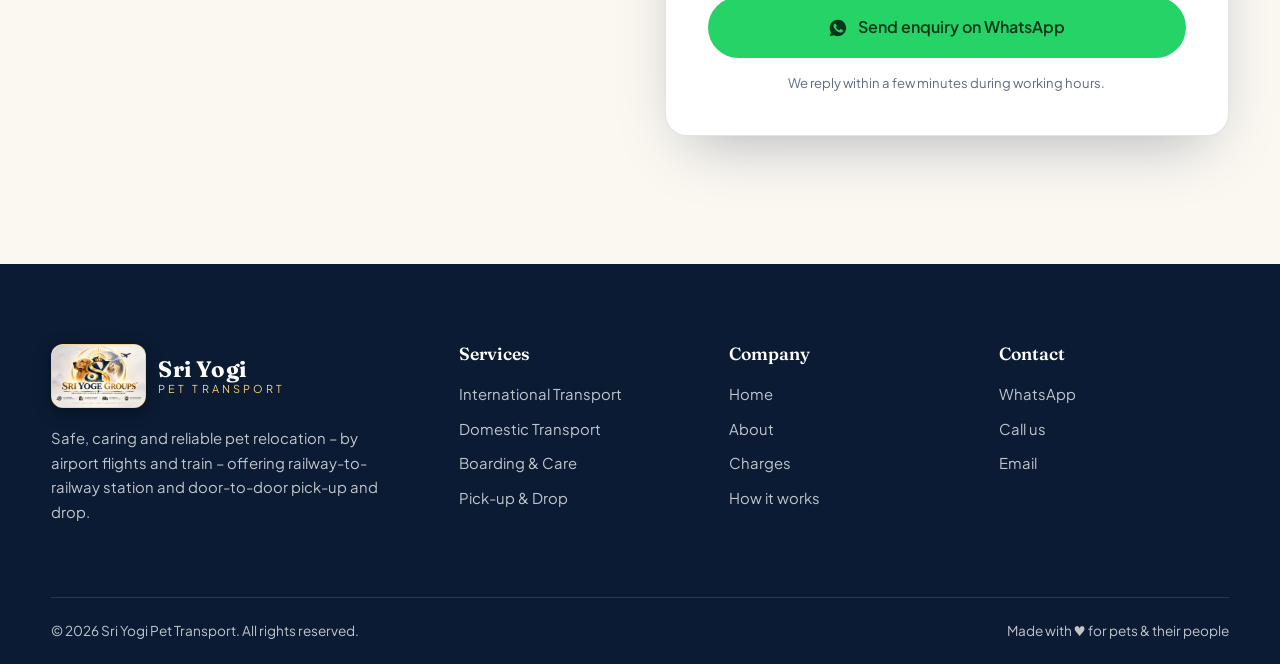
==== commit 8459f1bb: "Add official Sri Yoge Groups logo to navbar and footer across all pages" ====
--- a/about.html
+++ b/about.html
@@ -47,7 +47,7 @@
   <header class="nav" id="nav">
     <div class="container nav__inner">
       <a href="index.html" class="brand" aria-label="Sri Yogi Pet Transport – Home">
-        <span class="brand__mark"><svg width="26" height="26"><use href="#i-paw"/></svg></span>
+        <img src="images/logo.jpg" alt="Sri Yoge Groups Logo" class="brand__logo" />
         <span class="brand__text"><strong>Sri Yogi</strong><small>Pet Transport</small></span>
       </a>
       <nav class="nav__links" id="navLinks" aria-label="Primary">
@@ -284,7 +284,7 @@
   <footer class="footer">
     <div class="container footer__grid">
       <div class="footer__brand">
-        <a href="index.html" class="brand brand--light"><span class="brand__mark"><svg width="26" height="26"><use href="#i-paw"/></svg></span><span class="brand__text"><strong>Sri Yogi</strong><small>Pet Transport</small></span></a>
+        <a href="index.html" class="brand brand--light"><img src="images/logo.jpg" alt="Sri Yoge Groups Logo" class="brand__logo brand__logo--footer" /><span class="brand__text"><strong>Sri Yogi</strong><small>Pet Transport</small></span></a>
         <p>Safe, caring and reliable pet relocation – by airport flights and train – offering railway-to-railway station and door-to-door pick-up and drop.</p>
       </div>
       <div><h4>Services</h4><ul><li><a href="services.html">International Transport</a></li><li><a href="services.html">Domestic Transport</a></li><li><a href="services.html">Boarding &amp; Care</a></li><li><a href="services.html">Pick-up &amp; Drop</a></li></ul></div>
--- a/css/style.css
+++ b/css/style.css
@@ -74,6 +74,9 @@
 .nav.is-scrolled{background:rgba(10,27,51,.88);backdrop-filter:blur(14px);padding:10px 0;box-shadow:0 10px 30px -18px rgba(0,0,0,.6)}
 .nav__inner{display:flex;align-items:center;justify-content:space-between;gap:24px}
 .brand{display:flex;align-items:center;gap:12px;color:#fff}
+.brand__logo{height:48px;width:auto;border-radius:10px;display:block;box-shadow:0 4px 16px rgba(0,0,0,.35);border:1.5px solid rgba(226,169,59,.5);background:#fff;transition:transform .4s var(--ease),border-color .4s;flex-shrink:0}
+.brand:hover .brand__logo{transform:scale(1.05);border-color:var(--gold)}
+.brand__logo--footer{height:64px;border-radius:12px}
 .brand__mark{width:44px;height:44px;border-radius:14px;display:grid;place-items:center;background:linear-gradient(135deg,var(--gold-2),var(--gold));color:var(--navy);box-shadow:0 8px 20px -8px rgba(226,169,59,.8);transition:transform .5s var(--ease)}
 .brand:hover .brand__mark{transform:rotate(-12deg) scale(1.06)}
 .brand__text{display:flex;flex-direction:column;line-height:1}
@@ -647,6 +650,8 @@
   .brand__text strong { font-size: 1.15rem !important; }
   .brand__text small { font-size: .6rem !important; }
   .brand__mark { width: 38px !important; height: 38px !important; border-radius: 10px !important; }
+  .brand__logo { height: 38px !important; border-radius: 8px !important; }
+  .brand__logo--footer { height: 48px !important; border-radius: 10px !important; }
 
   .stats { display: grid !important; grid-template-columns: 1fr !important; gap: 10px !important; }
   .stat { display: flex !important; align-items: center !important; justify-content: space-between !important; padding: 12px 16px !important; }
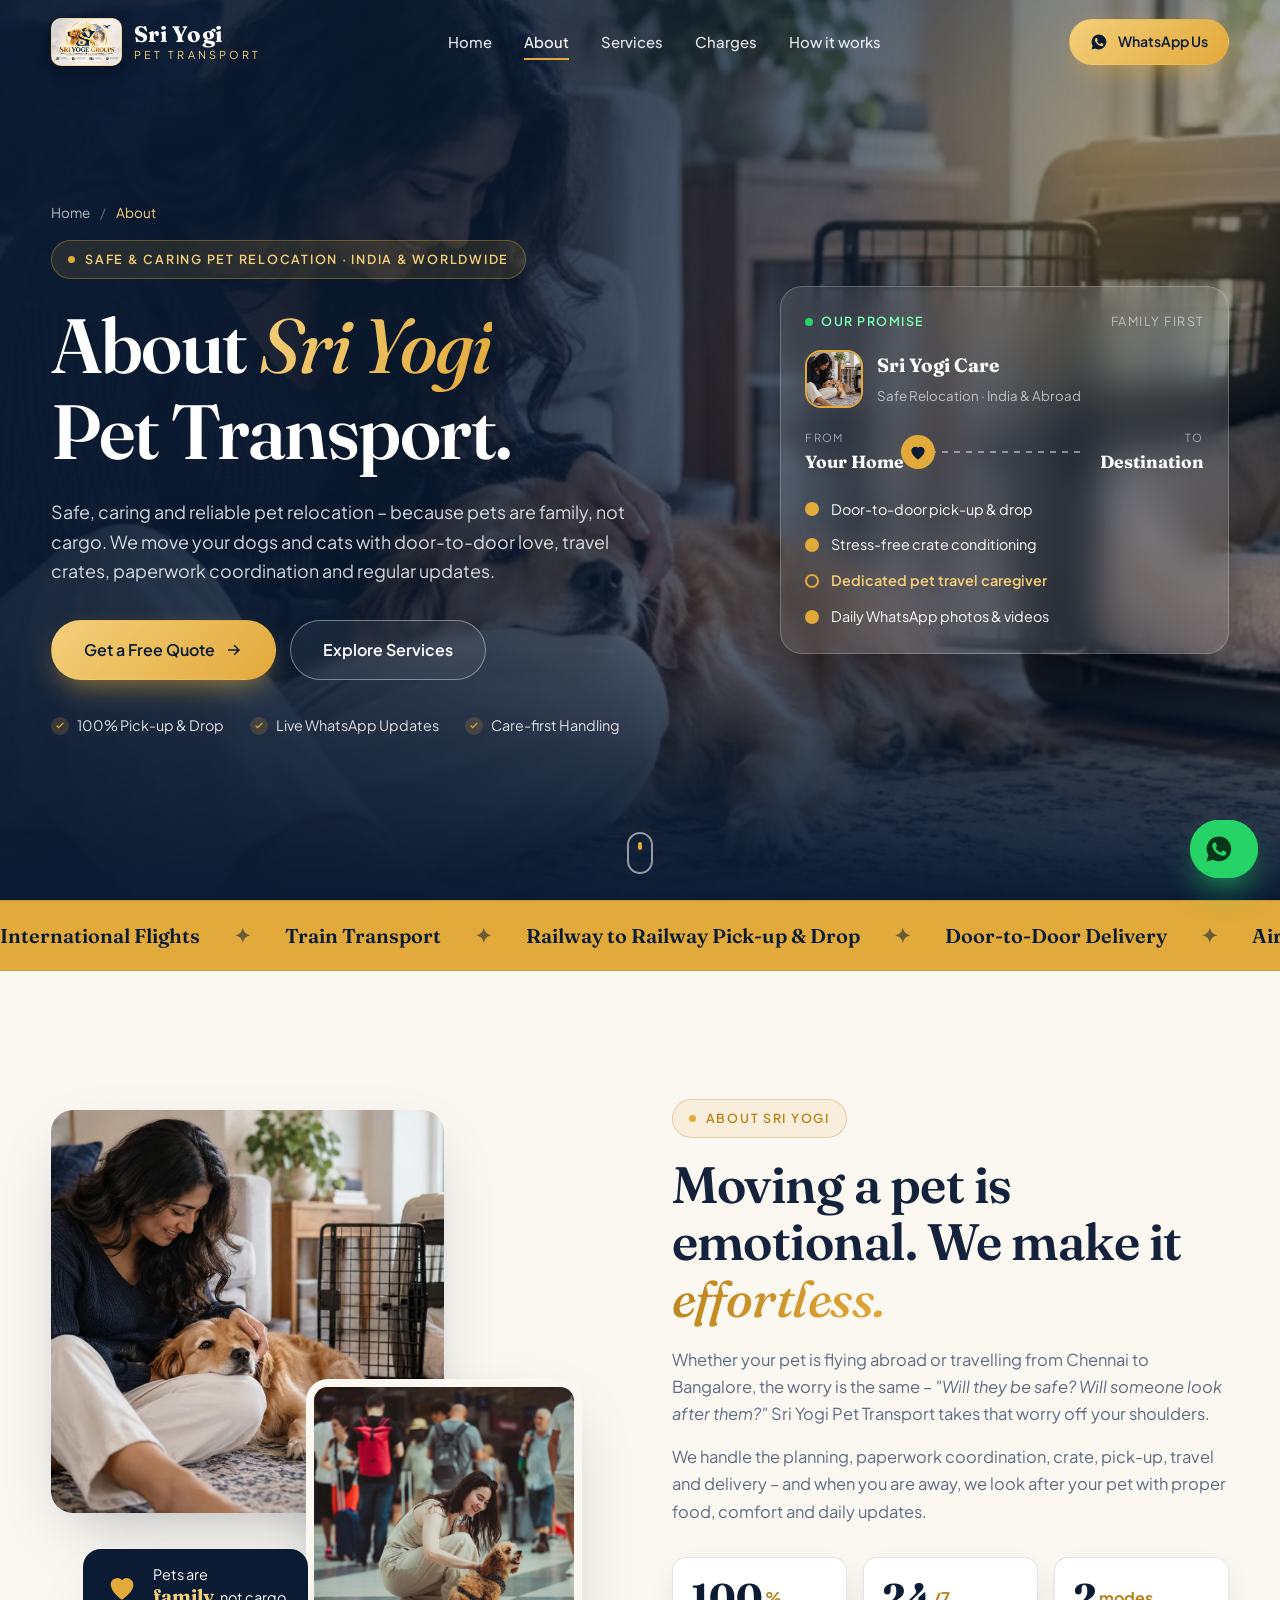
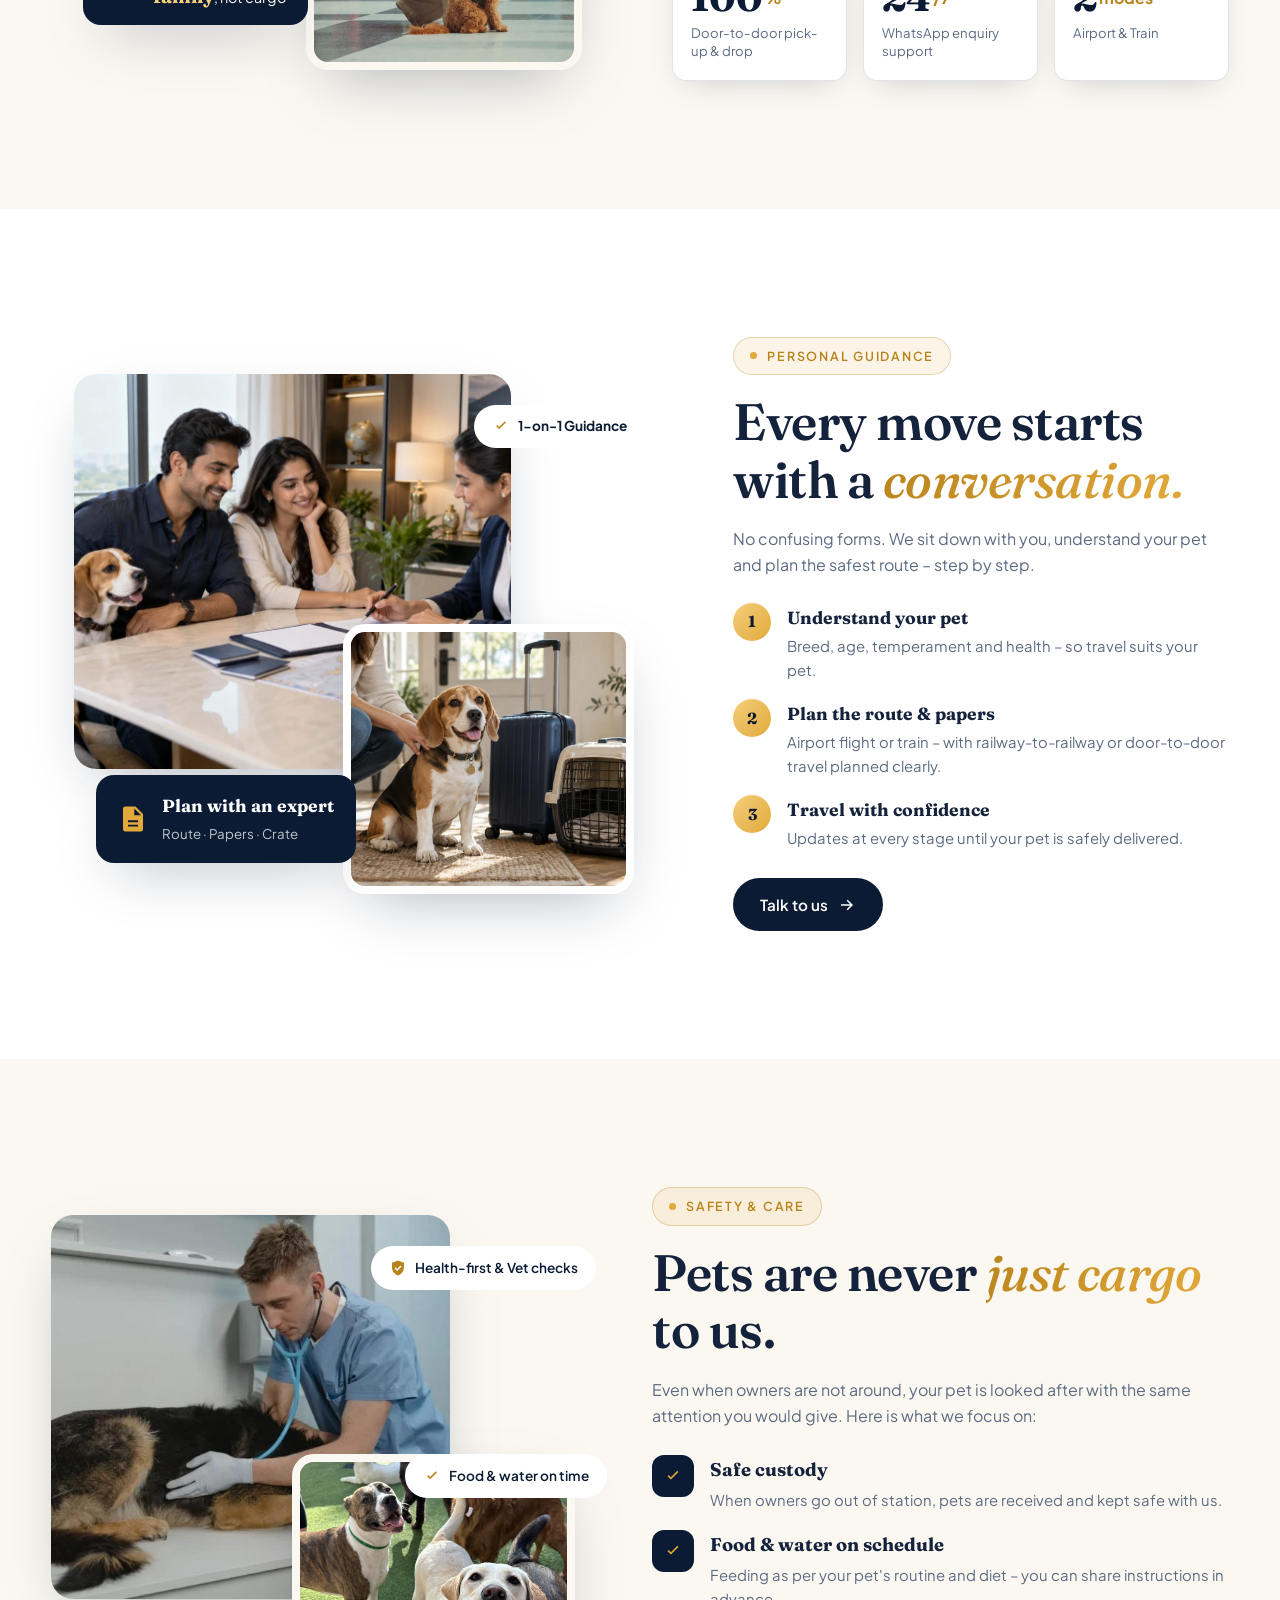
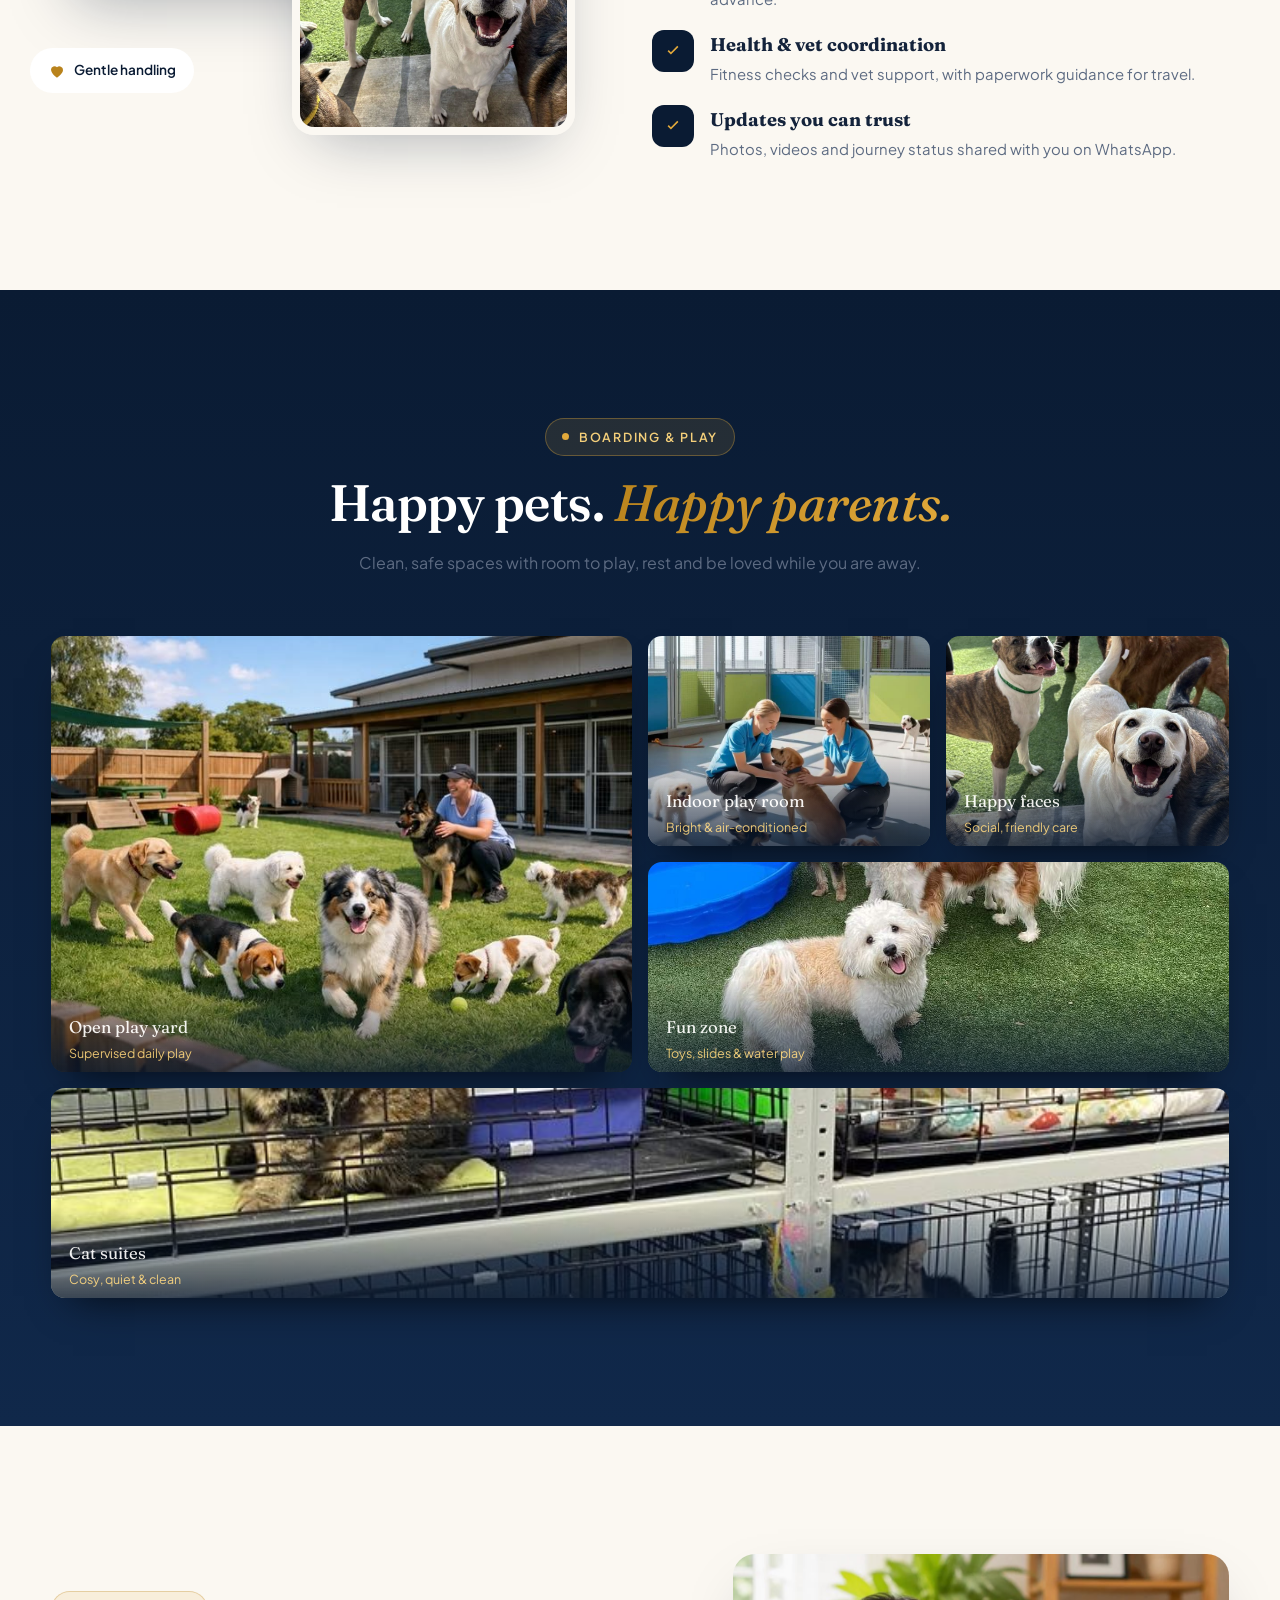
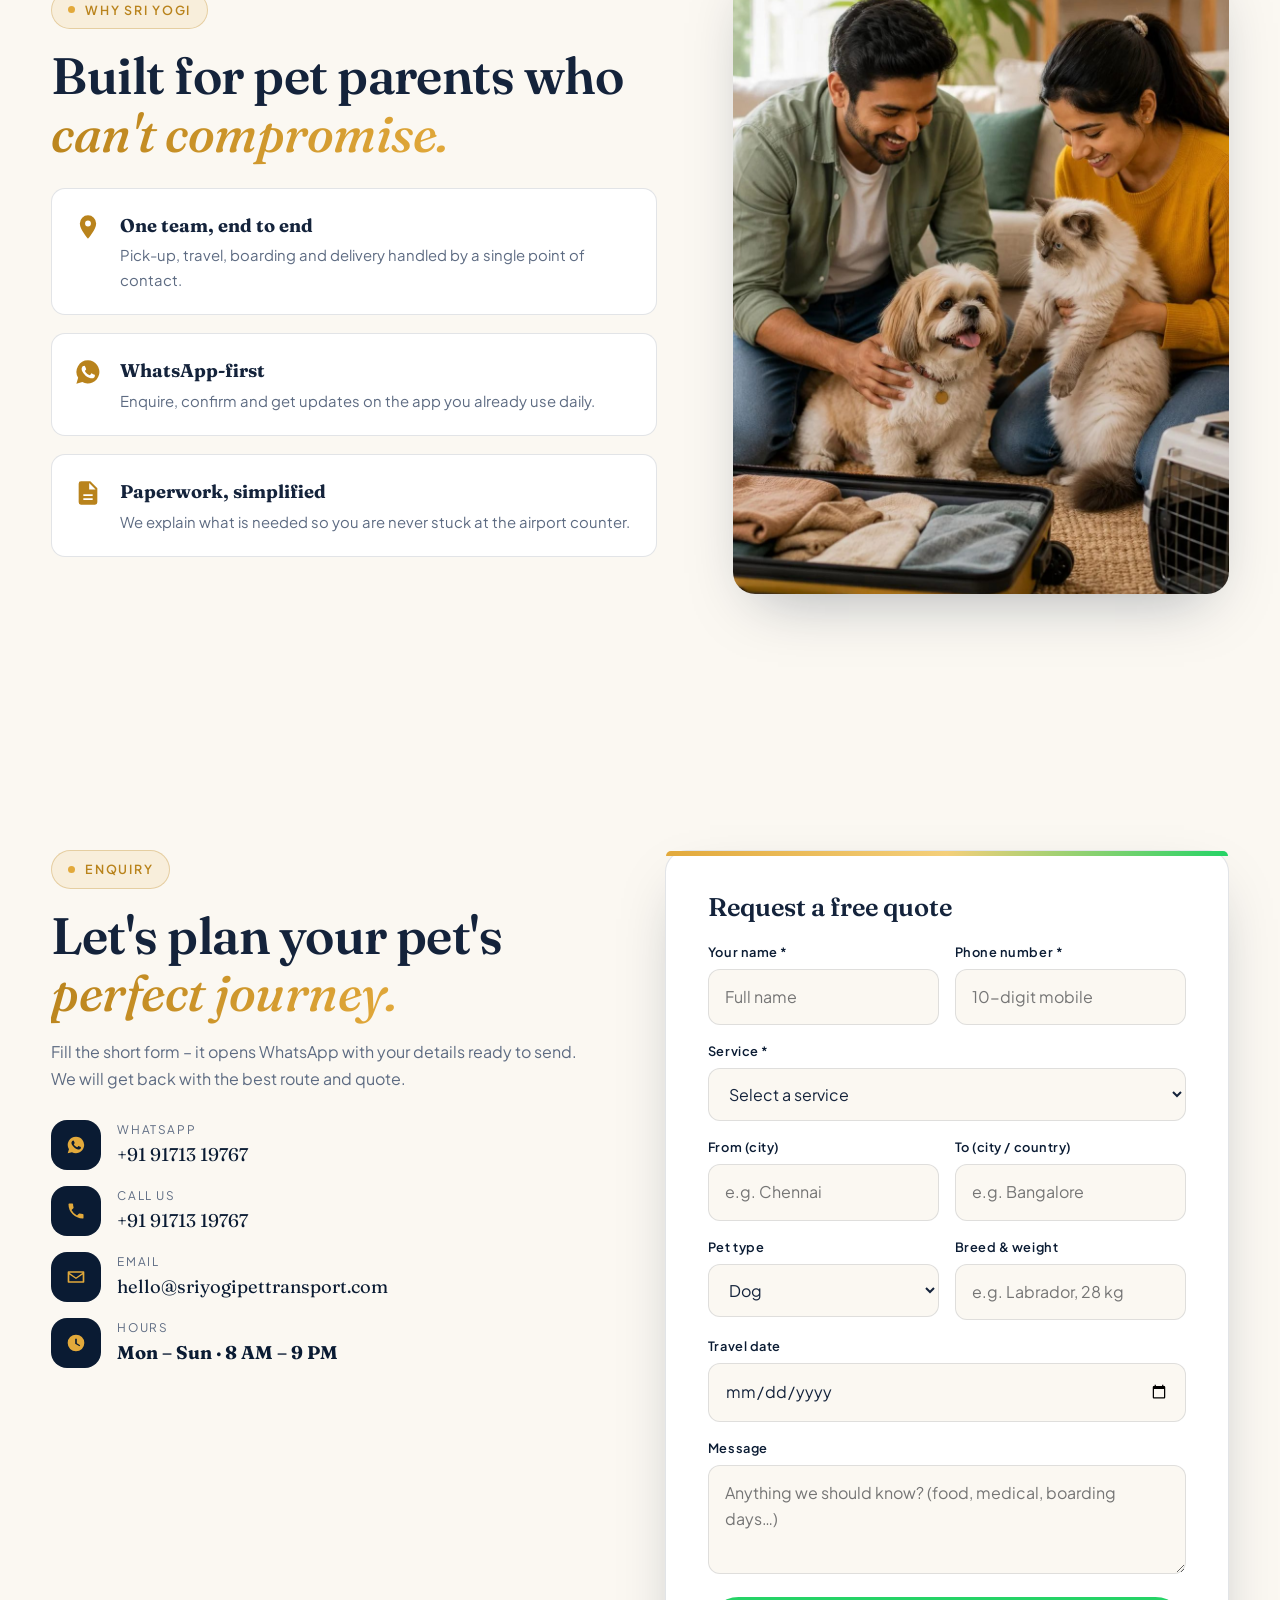
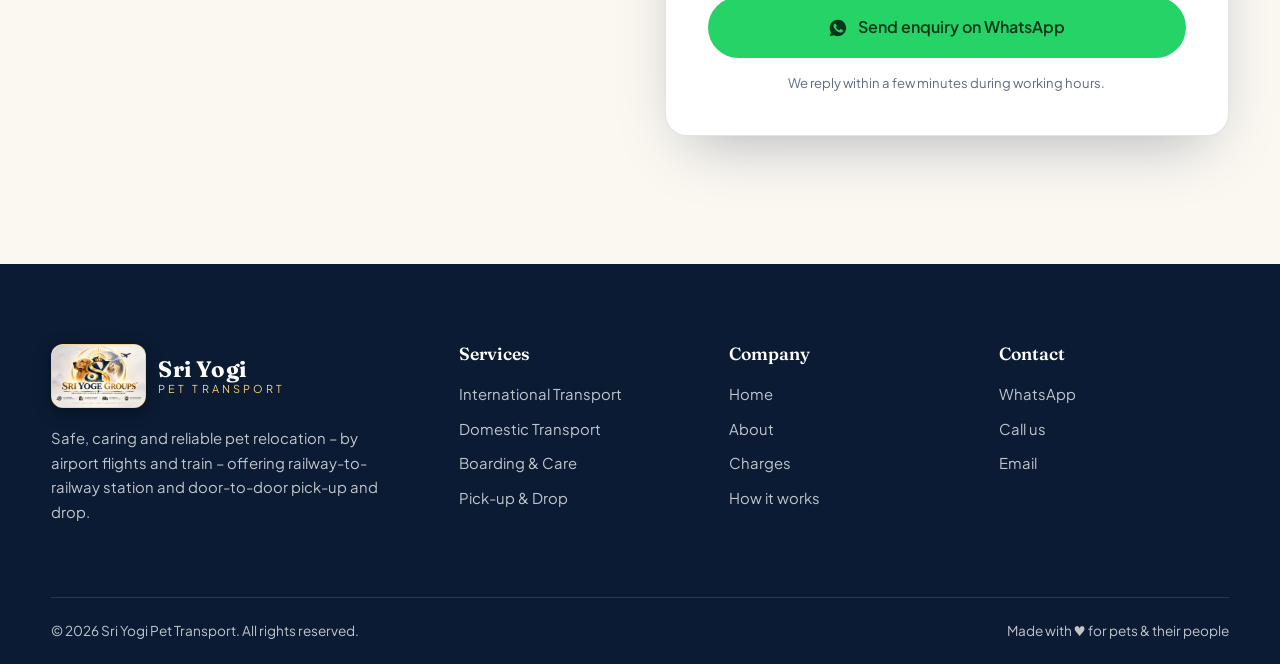
==== commit 5c9cd820: "Add official contact and WhatsApp number 9171319767 to navbar, footer, buttons, and enquiry form" ====
--- a/about.html
+++ b/about.html
@@ -52,10 +52,10 @@
       </a>
       <nav class="nav__links" id="navLinks" aria-label="Primary">
         <a href="index.html">Home</a><a href="about.html" class="is-active">About</a><a href="services.html">Services</a><a href="charges.html">Charges</a><a href="how-it-works.html">How it works</a>
-        <a href="#contact" class="nav__cta-mobile" data-wa-link><svg width="18" height="18"><use href="#i-wa"/></svg> WhatsApp Us</a>
+        <a href="https://wa.me/919171319767" class="nav__cta-mobile" data-wa-link target="_blank" rel="noopener"><svg width="18" height="18"><use href="#i-wa"/></svg> WhatsApp Us</a>
       </nav>
       <div class="nav__actions">
-        <a href="#contact" class="btn btn--gold btn--sm" data-wa-link>
+        <a href="https://wa.me/919171319767" class="btn btn--gold btn--sm" data-wa-link target="_blank" rel="noopener">
           <svg width="18" height="18"><use href="#i-wa"/></svg> WhatsApp Us
         </a>
         <button class="burger" id="burger" aria-label="Menu" aria-expanded="false"><span></span><span></span><span></span></button>
@@ -239,8 +239,8 @@
           <p class="reveal">Fill the short form – it opens WhatsApp with your details ready to send. We will get back with the best route and quote.</p>
 
           <ul class="contact__list reveal">
-            <li><span><svg width="20" height="20"><use href="#i-wa"/></svg></span><div><small>WhatsApp</small><a href="#" data-wa-link data-wa-text>+91 00000 00000</a></div></li>
-            <li><span><svg width="20" height="20"><use href="#i-phone"/></svg></span><div><small>Call us</small><a href="#" data-phone-link data-phone-text>+91 00000 00000</a></div></li>
+            <li><span><svg width="20" height="20"><use href="#i-wa"/></svg></span><div><small>WhatsApp</small><a href="https://wa.me/919171319767" data-wa-link data-wa-text target="_blank" rel="noopener">+91 91713 19767</a></div></li>
+            <li><span><svg width="20" height="20"><use href="#i-phone"/></svg></span><div><small>Call us</small><a href="tel:+919171319767" data-phone-link data-phone-text>+91 91713 19767</a></div></li>
             <li><span><svg width="20" height="20"><use href="#i-mail"/></svg></span><div><small>Email</small><a href="#" data-mail-link data-mail-text>hello@sriyogipettransport.com</a></div></li>
             <li><span><svg width="20" height="20"><use href="#i-clock"/></svg></span><div><small>Hours</small><b>Mon – Sun · 8 AM – 9 PM</b></div></li>
           </ul>
@@ -289,12 +289,12 @@
       </div>
       <div><h4>Services</h4><ul><li><a href="services.html">International Transport</a></li><li><a href="services.html">Domestic Transport</a></li><li><a href="services.html">Boarding &amp; Care</a></li><li><a href="services.html">Pick-up &amp; Drop</a></li></ul></div>
       <div><h4>Company</h4><ul><li><a href="index.html">Home</a></li><li><a href="about.html">About</a></li><li><a href="charges.html">Charges</a></li><li><a href="how-it-works.html">How it works</a></li></ul></div>
-      <div><h4>Contact</h4><ul><li><a href="#" data-wa-link>WhatsApp</a></li><li><a href="#" data-phone-link>Call us</a></li><li><a href="#" data-mail-link>Email</a></li></ul></div>
+      <div><h4>Contact</h4><ul><li><a href="https://wa.me/919171319767" data-wa-link target="_blank" rel="noopener">WhatsApp</a></li><li><a href="tel:+919171319767" data-phone-link>Call us</a></li><li><a href="#" data-mail-link>Email</a></li></ul></div>
     </div>
     <div class="container footer__bar"><span>© <span id="year"></span> Sri Yogi Pet Transport. All rights reserved.</span><span>Made with ♥ for pets &amp; their people</span></div>
   </footer>
 
-  <a href="#" class="wa-float" data-wa-link aria-label="Chat on WhatsApp"><svg width="30" height="30"><use href="#i-wa"/></svg><span>Chat with us</span></a>
+  <a href="https://wa.me/919171319767" class="wa-float" data-wa-link aria-label="Chat on WhatsApp" target="_blank" rel="noopener"><svg width="30" height="30"><use href="#i-wa"/></svg><span>Chat with us</span></a>
   <button class="to-top" id="toTop" aria-label="Back to top"><svg width="20" height="20" style="transform:rotate(-90deg)"><use href="#i-arrow"/></svg></button>
 
   <script src="js/main.js"></script>
